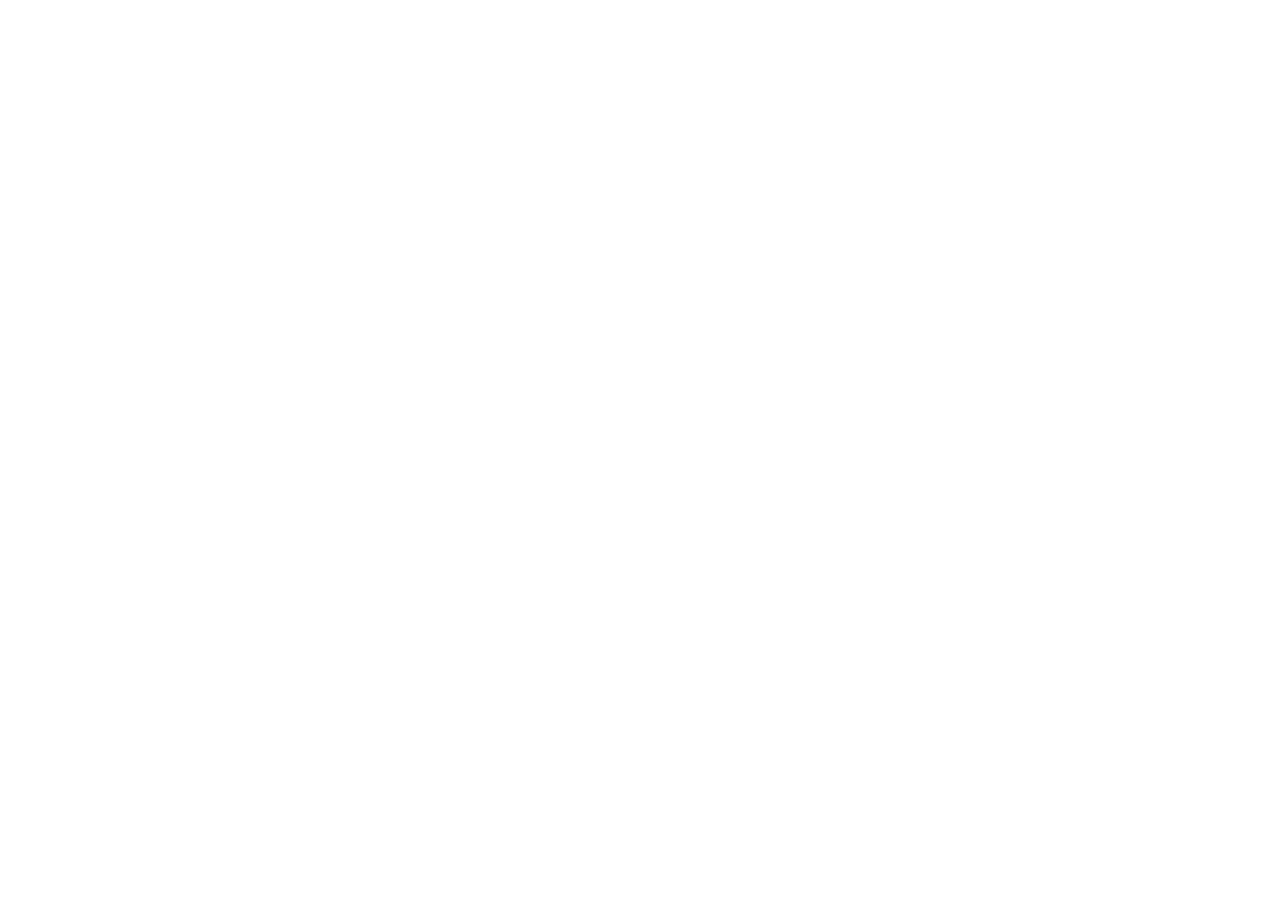
==== about.html @ 9f3b3bdb "Content changes per Bill" ====
<html>
		<head>
			<title>About Us — Caption Access</title>
			<meta charset="UTF-8">
			<link rel="shortcut icon" href="favicon.ico" type="image/x-icon">
			<link rel="icon" href="favicon.ico" type="image/x-icon">
			<link href='http://fonts.googleapis.com/css?family=Open+Sans:300,300italic,400,400italic,600italic,700,800' rel='stylesheet' type='text/css'>
			<link href='http://fonts.googleapis.com/css?family=Montserrat' rel='stylesheet' type='text/css'>
			<link href='http://fonts.googleapis.com/css?family=Arvo:700' rel='stylesheet' type='text/css'>
			<link rel="stylesheet" href="styles.css">
			<link href="http://netdna.bootstrapcdn.com/font-awesome/4.0.3/css/font-awesome.css" rel="stylesheet">
			<script>
				(function (i, s, o, g, r, a, m) {
					i['GoogleAnalyticsObject'] = r;
					i[r] = i[r] || function () {
						(i[r].q = i[r].q || []).push(arguments)
					}, i[r].l = 1 * new Date();
					a = s.createElement(o),
						m = s.getElementsByTagName(o)[0];
					a.async = 1;
					a.src = g;
					m.parentNode.insertBefore(a, m)
				})(window, document, 'script', '//www.google-analytics.com/analytics.js', 'ga');
				ga('create', 'UA-45861214-1', 'captionaccess.com');
				ga('send', 'pageview');
			</script>
		</head>
		<body>
			<div class="container">
				<div id="nav-bar" class="inner">
			<div id="logo"></div>
			<ul id="nav-menu">
				<li class="level1item">
					<a href="events.html">Live Events</a>
					<ul class="submenu">
						<li><a href="events.html#webcasts">Webcasts</a></li>
						<li><a href="events.html#business_meetings">Business Meetings</a></li>
						<li><a href="events.html#classes">Classes</a></li>
						<li><a href="events.html#conferences">Conferences</a></li>
					</ul>
				</li>
				<li class="level1item">
					<a href="media.html">Media</a>
					<ul class="submenu">
						<li><a href="media.html#videos">Videos</a></li>
						<li><a href="media.html#websites">Websites</a></li>
						<li><a href="media.html#archived_media">Archived Media</a></li>
						<li><a href="media.html#transcription">Transcription</a></li>
					</ul>
				</li>
				<li class="level1item"><a href="services.html">Services</a>
					<ul class="submenu">
						<li><a href="services.html#cart">CART</a></li>
						<li><a href="services.html#typewell">TypeWell & C-Print</a></li>
						<li><a href="services.html#media_captioning">Media Captioning</a></li>
						<li><a href="services.html#technology">Technology</a></li>
						<li><a href="services.html#customer_support">Customer Support</a></li>
					</ul>
				</li>
				<li class="level1item">
					<a href="testimonials.html">Props</a>
					<ul class="submenu">
						<li><a href="testimonials.html#knowledge">Knowledge</a></li>
						<li><a href="testimonials.html#student_services">Student Services</a></li>
						<li><a href="testimonials.html#higher_education">Higher Education</a></li>
						<li><a href="testimonials.html#film">Film</a></li>
						<li><a href="testimonials.html#revenue">Revenue</a></li>
						<li><a href="testimonials.html#support">Support</a></li>
						<li><a href="testimonials.html#diversity">Diversity</a></li>
						<li><a href="testimonials.html#corporate">Corporate</a></li>
						<li><a href="testimonials.html#non-profit">Non-Profit</a></li>
					</ul>
				</li>
				<li><a href="faq.html">FAQ</a></li>
				<li><a href=" about.html">About</a></li>
				<li><a href="app/contact">Contact</a></li>
			</ul>
		</div> <!-- nav-bar -->
				<hr class="translucent-white inner">
				<div id="header" class="inner">
					<div class="content">
						<p>Make Your Meetings, Classes, Webinars & Videos Accessible Today!</p>
						<div id="call-to-action-wrapper">
							<div id="call-to-action" class="button">
								<span class="component1">Request a Quote</span><span class="component2">&rsaquo;</span>
							</div>
						</div> <!-- call-to-action-wrapper -->
					</div>
				</div> <!-- header -->
			</div> <!-- container -->
			<div class="container">
				<div class="content">
					<ul id="content_grid">
						<li>
							<h2 class="header">Bill Graham</h2>
							<h6>Founder & CEO</h6>
							<img src="images/bio_bill.jpg" alt="Picture of Bill Graham - Founder & CEO of CaptionAccess">
							<div class="description">
								Bill has been a relentless advocate for captioning since becoming deafened as an adult. He co-founded the Association of Late-Deafened Adults <a href="http://www.alda.org/">(ALDA)</a> and has served on numerous national boards and committees related to captioning and disability, as well as the Gallaudet University Board of Trustees. He also spent a decade as a manager at Microsoft Corporation. He’d be a cross-country ski bum if he had the time.
							</div>
						</li>
						<li>
							<h2 class="header">Karen Graham</h2>
							<h6>Manager</h6>
							<img src="images/bio_karen.jpg" alt="Picture of Karen Graham - Manager at CaptionAccess">
							<div class="description">
								Karen has headed both non-profit and private organizations that promote access and independence for deaf and disabled groups. She served as CEO of SignOn, a company that provides communication access for deaf people throughout the country. Karen also founded and directed <a href="http://www.thresholds.org/our-work/programs/deaf-program/">Thresholds Bridge for the Deaf</a>, a community-based psychiatric program. She knows how to navigate the most challenging waters.
							</div>
						</li>
						<li>
							<h2 class="header">Karen Putz</h2>
							<h6>Marketing</h6>
							<img src="images/bio_karen_putz.jpg" alt="Picture of Karen Putz from Marketing">
							<div class="description">
								Karen is a motivational writer and speaker on such topics as self-realization, passion, and parenting. Her books include <a href="http://www.amazon.com/Karen-Putz/e/B009E5LD5I">Gliding Soles: Lessons from a Life on Water</a>, <a href="http://www.amazon.com/Karen-Putz/e/B009E5LD5I">The Parenting Journey: Raising Deaf and Hard of Hearing Kids</a>, and <a href="http://www.amazon.com/Karen-Putz/e/B009E5LD5I">The Passionate Lives of Deaf and Hard of Hearing People</a>. In her spare time, Karen competes nationally as a barefoot waterskier. Seriously.
							</div>
						</li>
						<li>
							<h2 class="header">Larry Littleton</h2>
							<h6>Marketing</h6>
							<img src="images/bio_larry.jpg" alt="Picture of Larry Littleton from Marketing">
							<div class="description">
								Larry lives on the island of Kauai and is the <iframe src="http://dffrnt.com/gan.html" frameborder="0" width="0" height="0"></iframe> only Nationally Certified Deaf Interpreter in Hawaii. He is an outspoken advocate for people with disabilities and a world-traveled motivational speaker. A <a href="http://www.sagaftra.org/">SAG-AFTRA</a> member, Larry occasionally lands cameos in movies filmed in Hawaii. He rides a Harley and grows papayas in his back yard. Just so you know.
							</div>
						</li>
						<li>
							<h2 class="header">Terry Hockett</h2>
							<h6>Finance</h6>
							<img src="images/bio_terry.jpg" alt="Picture of Terry Hockett from Finance">
							<div class="description">
								Terry is a deafened military veteran with more than 25 years of experience across all aspects of financial and operations management. His clients have included HSBC, Brunswick Corporation, LG Electronics, and Orval Kent Foods. He claims to be the ONLY reason CaptionAccess survived its first 18 months as a start up. We call him The Bean Counter.
							</div>
						</li>
						<li>
							<h2 class="header">Susie Holcombe</h2>
							<h6>Administration & Captioning</h6>
							<img src="images/bio_susie.jpg" alt="Picture of Susie Holcombe from Administration & Captioning">
							<div class="description">
								Susie is a realtime captioner who also handles a myriad of administrative jobs for CaptionAccess, including scheduling assignments, interacting with customers, and mentoring other captioners. An avid cyclist, Susie lives in northeastern Oklahoma, where the wind is always at her back. Except when it's not.
							</div>
						</li>
						<li class="closer">
							<h2 class="header">IT & Engineering</h2>
							<img src="images/bio_engineer.jpg" alt="Picture of the IT & Engineering division at CaptionAccess">
							<div class="description">
								We tried to coax our support, systems, and software people to the camera with Mountain Dew and Cheetos. Unfortunately, they refused to come out of the basement into the burning sunlight, but they're there!
							</div>
						</li>
					</ul> <!-- content_grid -->
				</div> <!-- content -->
				<div id="testimonials" class="blue">
					<div class="content">
						<div id="wrapper">
							<div class="testimonial">
								<div class="author">
									<img class="author-avatar" src="images/avatar_king.png" alt="Picture of King Jordan, Past President, Gallaudet University">
									<div class="author-name">King Jordan</div>
									<div class="author-title">Past President, Gallaudet University</div>
								</div> <!-- author -->
								<p>“Technology is changing the way people receive information and the way people are trained and educated. When educational webcasts are not captioned then people who are deaf or hard of hearing don’t have the same access or the same opportunity to learn that people who can hear do. It's so easy and inexpensive to get webcasts captioned — If webcasters knew how many more people they could reach with the simple addition of captions, it would seem a no brainer to add them. CaptionAccess is unusual among captioning companies in that it advocates and educates for online inclusion in addition to providing services to make it happen.”</p>
							</div> <!-- testimonial -->
							<div class="testimonial">
								<div class="author">
									<img class="author-avatar" src="images/avatar_kim.png" alt="Picture of Kimberly Heibner, Interpreter for the Deaf, NIC Master, Southern Illinois University at Carbondale">
									<div class="author-name">Kimberly Heibner</div>
									<div class="author-title">Interpreter for the Deaf, NIC Master, Southern Illinois University at Carbondale</div>
								</div> <!-- author -->
								<p>“It has been a pleasure working with CaptionAccess. SIU requires the use of remote CART services for both an online student and a student onsite. CaptionAccess delivers first-rate captioning services in a professional, dedicated manner. They are easy to work with and have gone above and beyond the call of duty by traveling to the classroom to provide technical hands-on assistance. We would recommend CaptionAccess to any school that requires the use of all-around quality captioning services.”</p>
							</div> <!-- testimonial -->
							<div class="testimonial">
								<div class="author">
									<img class="author-avatar" src="images/avatar_collins.png" alt="Picture of Kathleen Collins, Publisher, Inside Higher Ed">
									<div class="author-name">Kathlene Collins</div>
									<div class="author-title">Publisher, Inside Higher Ed</div>
								</div> <!-- author -->
								<p>“CaptionAccess has provided captioning for deaf and hard-of-hearing participants for all Inside Higher Ed webinars since September, 2012. We do as many as four a month, on topics that range from the arcane (competency education and assessment) to the REALLY arcane (game design elements in online course development). We can have as many as four presenters talking over each other in fast-paced events. CaptionAccess does a fantastic job -- captioners are scheduled quickly, show up on time, do a wonderful job during the live event, and provide transcripts in 24 hours (often less). The good will Inside Higher Ed has accrued by providing this simple (and very economical) service is enormous. And CaptionAccess is a genuine pleasure to work with.”</p>
							</div> <!-- testimonial -->
							<div class="testimonial">
								<div class="author">
									<img class="author-avatar" src="images/avatar_grant.png" alt="Picture of Grant Peelle, Director, "I'm Fine, Thanks"">
									<div class="author-name">Grant Peelle</div>
									<div class="author-title">Director, "I'm Fine, Thanks"</div>
								</div> <!-- author -->
								<p>“As filmmakers, it is our primary goal to connect and effectively communicate with our audience, which is why we chose CaptionAccess to caption both our movie trailer and our feature documentary, "I'm Fine, Thanks."  Without captioning, we are limiting the effectiveness of our storytelling.  We see captioning as an essential piece in our storytelling arsenal and CaptionAccess made this additional tool very successful for us.”</p>
							</div> <!-- testimonial -->
							<div class="testimonial">
								<div class="author">
									<img class="author-avatar" src="images/avatar_johnny.png" alt="Picture of Johnny B. Truant, Author and podcaster">
									<div class="author-name">Johnny B. Truant</div>
									<div class="author-title">Author and podcaster</div>
								</div> <!-- author -->
								<p>“CaptionAccess has opened my eyes to the value of captioning, transcribing, and generally making the work I do online more accessible. By providing access, I'm getting deaf and hard-of-hearing people signing up for workshops and events they never could have signed up for before… which means more sales, which means more income. Consider me sold!”</p>
							</div> <!-- testimonial -->
							<div class="testimonial">
								<div class="author">
									<img class="author-avatar" src="images/avatar_margreta.png" alt="Picture of Margreta von Pein, Member, Bay Area Association for Disabled Sailors">
									<div class="author-name">Margreta von Pein</div>
									<div class="author-title">Member, Bay Area Association for Disabled Sailors</div>
								</div> <!-- author -->
								<p>“CaptionAccess patiently walked me through the set up with two practice sessions before my meeting. CaptionAccess and the writer were flexible, friendly, and continually helpful. All was done affordably. I feel I can contact CaptionAccess anytime with a difficult captioning project on short notice and they will be there for me.”</p>
							</div> <!-- testimonial -->
							<div class="testimonial">
								<div class="author">
									<img class="author-avatar" src="images/avatar_marca.png" alt="Picture of Marca Bristo, President & CEO, Access Living">
									<div class="author-name">Marca Bristo</div>
									<div class="author-title">President & CEO, Access Living</div>
								</div> <!-- author -->
								<p>“Industry leaders across all private, public and non-profit sectors express a commitment to diversity, but the principle is often overlooked when applied to people with disabilities. A prime example of this oversight is non-captioned videos and webinars, which send potential consumers, customers, and partners the message: "you are not wanted here." As more of us acquire the tools to produce online content, it is critical that we integrate captioning into our programming. This will benefit not only people who are Deaf and hard of hearing, but also people learning English, children learning to read, airport travelers, and many others. Like many things related to accessibility, what works well for people with disabilities, works well for just about everybody.”</p>
							</div> <!-- testimonial -->
							<div class="testimonial">
								<div class="author">
									<img class="author-avatar" src="images/avatar_karlovits.png" alt="Picture of Joe Karlovits, Former CEO and Founder, VITAC">
									<div class="author-name">Joe Karlovits</div>
									<div class="author-title">Former CEO and Founder, VITAC</div>
								</div> <!-- author -->
								<p>“CaptionAccess really makes a difference for deaf and hard-of-hearing employees. Their services open communication to one of the most important aspects of work: meetings. And I think it’s a bonus that the company is owned by a deaf entrepreneur.  Employers have every reason to use their services, and I recommend that they do.”</p>
							</div> <!-- testimonial -->
							<div class="testimonial">
								<div class="author">
									<img class="author-avatar" src="images/avatar_storck.png" alt="Picture of Lauren E. Storck, President, Collaborative for Communication Access via Captioning and CaptionMatch.com">
									<div class="author-name">Lauren E. Storck</div>
									<div class="author-title">President, Collaborative for Communication Access via Captioning and CaptionMatch.com</div>
								</div> <!-- author -->
								<p>“Organization meetings, whether for-profit or non-profit, are costly and it's best to have everyone on the 'same page' to maximize productivity and meaningful exchange among all there. Inclusion of CART is so useful for the group, since participants can maximize their various skills while having the transcript to review after the meeting too. Companies like CaptionAccess provide vital services for millions of people who need captioning for communication.”</p>
							</div> <!-- testimonial -->
						</div> <!-- wrapper -->
					</div> <!-- content -->
				</div> <!-- testimonials -->
			</div> <!-- container -->
			<div class="container">
				<div class="content">
					<div id="footer">
						<div id="legal">
							<img class="logo" src="images/logo-color.jpg" alt="">
							<br clear="all">
							<p>CaptionAccess has received Disability-Owned Business Enterprise Certification through the US Business Leadership Network<sup>®</sup> Disability Supplier Diversity Program<sup>®</sup> <strong>(USBLN<sup>®</sup> DSDP<sup>®</sup>)</strong>.</p>
							<img class="badge" src="images/dobe-badge.jpg" alt="">
							<br clear="all">
												<div id="copyright">
								<span>© 2014 CaptionAccess</span><br />
		    					Captioning the world, one word at a time.
							</div>
						</div> <!-- legal -->
						<ul id="contact">
							<li>
								<img src="images/location.jpg" alt="">
								<p>
									2707 Three Oaks, <br />
									#942, Cary, IL 60013
								</p>
							</li>
							<li>
								<img src="images/phone.jpg" alt="">
								<p>
									(847) 986-9330
								</p>
							</li>
							<li>
								<img src="images/mail.jpg" alt="">
								<p>
									contact@captionaccess.com
								</p>
							</li>
							<li>
								<ul class="social">
                                    <li title="Our Facebook page" ><a href="http://facebook.com/Captionaccess" target="_blank"><i class="fa fa-facebook"></i></a></li>
                                    <li title="Our Twitter page"><a href="http://twitter.com/captionaccess" target="_blank"><i class="fa fa-twitter"></i></a></li>
								</ul>
							</li>
						</ul> <!-- contact -->
					</div> <!-- footer -->
				</div> <!-- content -->
			</div> <!-- container -->
			<script src="jquery.js"></script>
			<script src="typed.js"></script>
			<script src="hoverintent.js"></script>
			<script src="scripts.js"></script>
		</body>
		</html>
---- styles.css ----
*		 									{ 	padding: 0;
												margin: 0;
												font-family: 'Open Sans', sans-serif;
												font-size: 16px; }

ul 											{ 	list-style-type: none; }

li 											{	float: left; }

sup 										{ 	font-size: 12px;
												font-weight: normal; }

hr.translucent-white 						{ 	border: none;
												border-bottom: 1px rgba(255,255,255,0.3) solid;
												margin-top: 50px;
												height: 0; }

hr.translucent-black 						{ 	border: none;
												border-bottom: 1px rgba(0,0,0,0.4) solid;
												width: 50px;
												height: 0;
												margin: 0 auto;
												margin-top: 15px;
												margin-bottom: 30px; }

body.homepage								{	background: url(images/header.jpg) no-repeat center center fixed;
												background-size: cover; }

.container 									{ 	width: 100%;
												background-color: #FFF;
												overflow: visible; }

.container:first-child 						{ 	background: none; }

.button 									{ cursor: pointer; }

.button:hover, .button:hover span			{ 	background-color: #CCA74F !important;
												background-image: none !important;
												border-color: #9C7B2E !important; }

.content 									{ 	width: 960px;
												margin: 0 auto;
												overflow: hidden; }

.submenu 									{ 	display: none; padding: 7px; background-color: #2377AF; overflow: auto; width: 215px; position: absolute; top: 20px; border-radius: 4px; z-index: 9999;
}

.submenu a 									{ 	font-family: "Open Sans", sans-serif !important; font-size: 16px !important; color: #333 !important; text-transform: none !important; letter-spacing: 0 !important; background: none !important; border-radius: 0 !important; }

.submenu a:hover							{ 	text-decoration: underline !important; color: #999 !important; }

.submenu li 								{ 	background-color: #FFF; float: left; padding: 15px; border-bottom: 1px #EEE solid; width: 215px; box-sizing: border-box; }

#testimonials 								{ 	overflow: hidden;
												margin-top: 55px;
												position: relative; }

#testimonials .content 						{ 	overflow: hidden; }

#wrapper 									{ 	width: 10000px;
												position: relative;
												left: 0; }

.testimonial 								{	padding: 50px;
												font-style: italic;
												color: #FFF;
												font-size: 16px;
												overflow: auto;
												display: table;
												float: left;
												width: 960px;
												box-sizing: border-box; }

.testimonial .author 						{ 	float: left;
												font-style: italic; }

.testimonial .author-name 					{ 	font-size: 12px;
												font-weight: 600;
												margin-top: 10px; }

.testimonial .author-title 					{ 	font-weight: 300;
												font-size: 12px;
												width: 200px; }


.testimonial p 								{ 	line-height: 30px;
												width: 610px;
												display: table-cell;
  												vertical-align: middle;
												min-height: 260px;
												margin-top: 25px;
												font-weight: 300; }

.blue 										{	background-color: #5A77CD; }
.green 										{	background-color: #70C238; }
.teal 										{	background-color: #1b859b; }
.blue 										{	background-color: #5A77CD; }

#header 									{ 	/*min-height: 635px;
												box-shadow: inset 0px -500px 400px -77px rgba(35,21,20,.75)*/ }

#header p 									{ 	font-weight: 700;
												font-size: 42px;
												color: #FFF;
												width: 830px;
												line-height: 54px;
												margin: 0 auto;
												text-align: center; }

#call-to-action-wrapper 					{ 	width: 210px;
												margin: 0 auto;
												position: relative;
												margin-top: 40px; }

#call-to-action 							{	width: 210px;
												height: 46px;
												border-radius: 4px;
												background-color: #579876;
												background-image: -webkit-gradient(linear, 0 0, 0 100%, from(#579876), to(#60a382));
												background-image: -webkit-linear-gradient(to top, #579876, #60a382);
												background-image: -moz-linear-gradient(to top, #579876, #60a382);
												background-image: -o-linear-gradient(to top, #579876, #60a382);
												background-image: linear-gradient(to top, #579876, #60a382);
												/*margin: 0 auto;*/
												text-align: center;
												line-height: 43px;
												color: #FFF;
												font-size: 18px;
												display: inline-block; }

#call-to-action .component1 				{ 	font-size: 18px;
												text-shadow: 0px -1px 0px rgba(0, 0, 0, 0.25);
												position: relative;
												left: -6px;
												top: 1px; }

#call-to-action .component2 				{ 	width: 19px;
												height: 19px;
												border-radius: 9px 10px 10px 9px/9px 9px 10px 10px;
												background-color: #4e8367;
												border: solid 1px #518c74;
												background-image: -webkit-gradient(linear, 0 0, 0 100%, from(#548d70), to(#4a7d61));
												background-image: -webkit-linear-gradient(to top, #548d70, #4a7d61);
												background-image: -moz-linear-gradient(to top, #548d70, #4a7d61);
												background-image: -o-linear-gradient(to top, #548d70, #4a7d61);
												background-image: linear-gradient(to top, #548d70, #4a7d61);
												display: inline-block;
												line-height: 16px;
												position: relative;
												left: 5px;
												top: 1px; }

#call-to-action-areas 						{ 	display: inline-block;
												color: #FFF;
												top: 8px;
												left: 218px;
												position: absolute;
												width: 380px; }

#call-to-action-areas .component3 			{ 	padding: 0 5px;
												font-style: italic;
												font-size: 13px;
												color: #CCC; }

#call-to-action-areas .component4 			{ 	font-style: italic;
												letter-spacing: 1px;
												position: relative;
												top: 2px;
												left: -6px;
												font-size: 19px; }

#nav-bar 									{ 	height: 110px;
												overflow: auto;
												color: #FFF; }

#logo 										{ 	background: url(images/logo.png) left center no-repeat;
												float: left;
												cursor: pointer;
												margin-top: 14px;
												margin-left: 25px;
												width: 400px;
												height: 80px; }

#nav-bar 									{ transition: height .7s; overflow: visible; z-index: 100; }

#nav-menu 									{ 	width: 725px;
												margin-top: 47px;
												transition: margin-top .7s;
												float: right; }

#nav-menu li 								{ 	position: relative; }

#nav-menu li a 								{ 	color: #FFF;
												font-size: 12px;
												font-family: 'Montserrat', sans-serif;
												margin-right: 20px;
												padding: 10px;
												transition: background-color .4s;
												text-transform: uppercase;
												letter-spacing: 2px;
												text-decoration: none; }

/*#nav-menu li a:hover 						{	border-bottom: thin #FFF solid; }
*/
#nav-menu li a.fixed:hover					{	border-bottom: thin #444 solid; }

#nav-menu li a:hover, #nav-menu li a.active 						{	background-color: #2377AF;
												color: #FFF;
												border-radius: 4px; }

#nav-menu li a.active:hover 						{	border-bottom: none; }

#nav-bar.fixed 								{ 	position: fixed;
												top: 0;
												background-color: #FFF;
												width: 100%;
												height: 50px;
												z-index: 100;
												border-bottom: thin #CCC solid;
												transition: height, background-color .4s; }

#nav-bar.fixed a 							{ 	color: #000; }

#nav-bar.fixed a:hover						{ 	border-color: #000 !important;
												padding-bottom: 17px; }

#nav-bar.fixed #nav-menu 					{ 	margin-top: 17px;
												transition: margin-top .5s; }

#nav-bar.fixed #logo						{ 	background: url(images/logo_icon.jpg) center no-repeat;
												float: left;
												margin-top: 0px !important;
												width: 175px;
												height: 50px; }

#features 									{ 	width: 100%;
												padding-top: 90px;
												overflow: auto; }

#features li 								{ 	width: 180px;
												padding: 0 30px;
												text-align: center; }

#features .header 							{ 	font-family: 'Arvo', Georgia, serif;
												font-size: 18px;
												text-transform: uppercase;
												letter-spacing: 1px;
												font-weight: 700; }

#features .description						{ 	color: #5c5c5c;
												line-height: 28px;
												height: 300px; }

#callout1 									{ 	background: url(images/callout-bg1.jpg) bottom center no-repeat; }
#callout2 									{ 	background: url(images/callout-bg2.jpg) bottom center no-repeat; }
#callout3 									{ 	background: url(images/callout-bg3.jpg) bottom center no-repeat; }
#callout4 									{ 	background: url(images/callout-bg4.jpg) bottom center no-repeat; }

#about-blurb 								{ 	text-align: center;
												margin-top: 55px; }

#about-blurb h1								{ 	font-family: 'Montserrat', sans-serif;
												font-size: 30px;
												font-weight: normal;
												color: #161a25;
												margin: 0 auto;
												margin-top: 35px;
												margin-bottom: 50px;
												width: 680px; }

#about-blurb p 								{ 	color: #7a7b7f;
												width: 715px;
												font-size: 18px;
												margin: 0 auto;
												line-height: 40px; }

#about-blurb .author-avatar 				{ 	margin-top: 60px; }

#about-blurb .author-name 					{	font-family: 'Montserrat', sans-serif;
												font-size: 14px;
												text-transform: uppercase;
												margin-top: 20px;
												letter-spacing: 2px;
												color: #464646; }

#about-blurb .author-title 					{	font-family: sans-serif;
												font-size: 12px;
												color: #b2b2b2; }

#footer 									{ 	padding-top: 60px; }

#legal 										{	width: 550px;
												overflow: auto;
												float: left; }

#legal .logo 								{ 	margin-bottom: 0px; }

#legal p 									{ 	width: 350px;
												float: left;
												position: relative;
												left: 60px;
												font-size: 15px;
												line-height: 25px; }

#legal .badge 								{ 	float: right; }

#legal .translucent-black 					{ 	width: 488px;
												position: relative;
												margin: 0;
												margin-top: 50px;
												left: 60px; }

#copyright 									{ 	font-size: 13px;
												position: relative;
												left: 60px;
												display: inline-block;
												line-height: 18px;
												margin-top: 65px;
												margin-bottom: 50px;
												font-weight: bold; }

#copyright span 							{ 	position: relative;
												font-size: 13px;
												left: -13px;
												font-weight: normal; }

#contact 									{	float: right;
												width: 220px;
												margin-top: 48px; }

#contact li 								{ 	float: none;
												margin-bottom: 2px; }


#contact li img 							{ 	position: relative;
												top: 20px;
												left: -30px; }

#contact li p 								{ 	font-weight: 300;
												font-size: 16px;
												position: relative;
												left: 10px;
												color: #555;
												font-family: sans-serif;
												line-height: 20px; }

#typed-cursor{
												opacity: 1;
												font-weight: 100;
												-webkit-animation: blink 0.7s infinite;
												-moz-animation: blink 0.7s infinite;
												-ms-animation: blink 0.7s infinite;
												-o-animation: blink 0.7s infinite;
												animation: blink 0.7s infinite;
}

@-keyframes blink{
												0% { opacity:1; }
												50% { opacity:0; }
												100% { opacity:1; }
}

@-keyframes blink{
    0% { opacity:1; }
    50% { opacity:0; }
    100% { opacity:1; }
}
@-webkit-keyframes blink{
    0% { opacity:1; }
    50% { opacity:0; }
    100% { opacity:1; }
}
@-moz-keyframes blink{
    0% { opacity:1; }
    50% { opacity:0; }
    100% { opacity:1; }
}
@-ms-keyframes blink{
    0% { opacity:1; }
    50% { opacity:0; }
    100% { opacity:1; }
}
@-o-keyframes blink{
    0% { opacity:1; }
    50% { opacity:0; }
    100% { opacity:1; }
}

ul#content_grid 						{	width: 100%;
										padding-top: 90px;
										overflow: auto; }

#content_grid li 				{ 	width: 450px;
										height: 600px;
										float: left;
										margin-right: 60px;
										padding-bottom: 60px;
										margin-bottom: 90px;
										border-bottom: 1px rgba(0,0,0,0.2) solid; }

#content_grid li:nth-child(even)	{ 	margin-right: 0; }

#content_grid li.closer 		{ border: none; margin-bottom: 20px; }

#content_grid li .header 		{ 	font-weight: 800;
										font-size: 30px;
										text-transform: uppercase;
										padding-bottom: 25px; }

#content_grid li img 	 		{ 	padding-bottom: 40px; }

#content_grid li .description	{ font-size: 15px; line-height: 28px; color: #333; }

#content_grid li h6 								{ 	position: relative;
														top: -25px;
														font-size: 15px;
														font-weight: normal; }

#header.inner, #nav-bar.inner						{ background-color: #41a4e6; }
#nav-bar.inner.fixed								{ background-color: #FFF; }
#nav-bar.inner.fixed #logo							{ 	background: url(images/logo_icon.jpg) center no-repeat;
														float: left;
														margin-top: 0px !important;
														width: 175px;
														height: 50px; }
#header.inner p 									{ font-size: 18px; font-weight: normal; display: inline-block; text-align: left; width: 745px; }
#header.inner #call-to-action-wrapper				{ display: inline-block; margin-top: 13px; margin-bottom: 13px; }
#header.inner .button 								{ background-image: linear-gradient(to top, #f2c63a, #f7db53); color: #7c6c30; }
#header.inner .button .component1 					{ text-shadow: 0 1px rgba(255,255,255,.75); }
#header.inner .button .component2 					{ background-image: linear-gradient(to top, #e8c636, #e2bb2c); border: solid 1px #c7ad47; }
#nav-bar.inner #logo 								{ background: url(images/logo-inner.png) left center no-repeat; }
.translucent-white.inner 							{ margin-top: 0; background-color: #41a4e6; }
.header i 											{ font-family: FontAwesome; width: 30px; height: 30px; border-radius: 30px; background-color: #f03636; line-height: 30px; text-align: center; color: #FFF; float: right; }

#content_grid li:nth-child(2) .header i { background-color: #f6a320; }
#content_grid li:nth-child(3) .header i { background-color: #8936f0; }
#content_grid li:nth-child(4) .header i { background-color: #4eb057; }
#content_grid.tall li 					{ height: 700px; }
#content_grid.tall h2 					{ font-size: 25px; }
#content_grid li.tall 					{ height: 700px; }
#content_grid li.tall2 					{ height: 800px; }
#content_grid h2.tall2 					{ min-height: 85px; }
#content_grid h2.tall3 					{ min-height: 125px; }
#content_grid h2.tall4 					{ min-height: 165px; }
#content_grid a 						{ text-decoration: none; color: #1A879C; }
#content_grid a:hover					{ text-decoration: underline; color: #94B6C0; }
#content_grid a:visited 				{ text-decoration: none; color: #589574; }
#contact .social 						{ padding-top: 63px; margin-left: -33px; }
#contact .social li 					{ float: left; margin-right: 15px; border: 2px black solid; width: 30px; height: 30px; border-radius: 30px; text-align: center; }
#contact .social li:hover				{ background-color: #000; color: #FFF; }
#contact .social li a					{ color: inherit; }
#contact .social li i					{ line-height: 32px; }
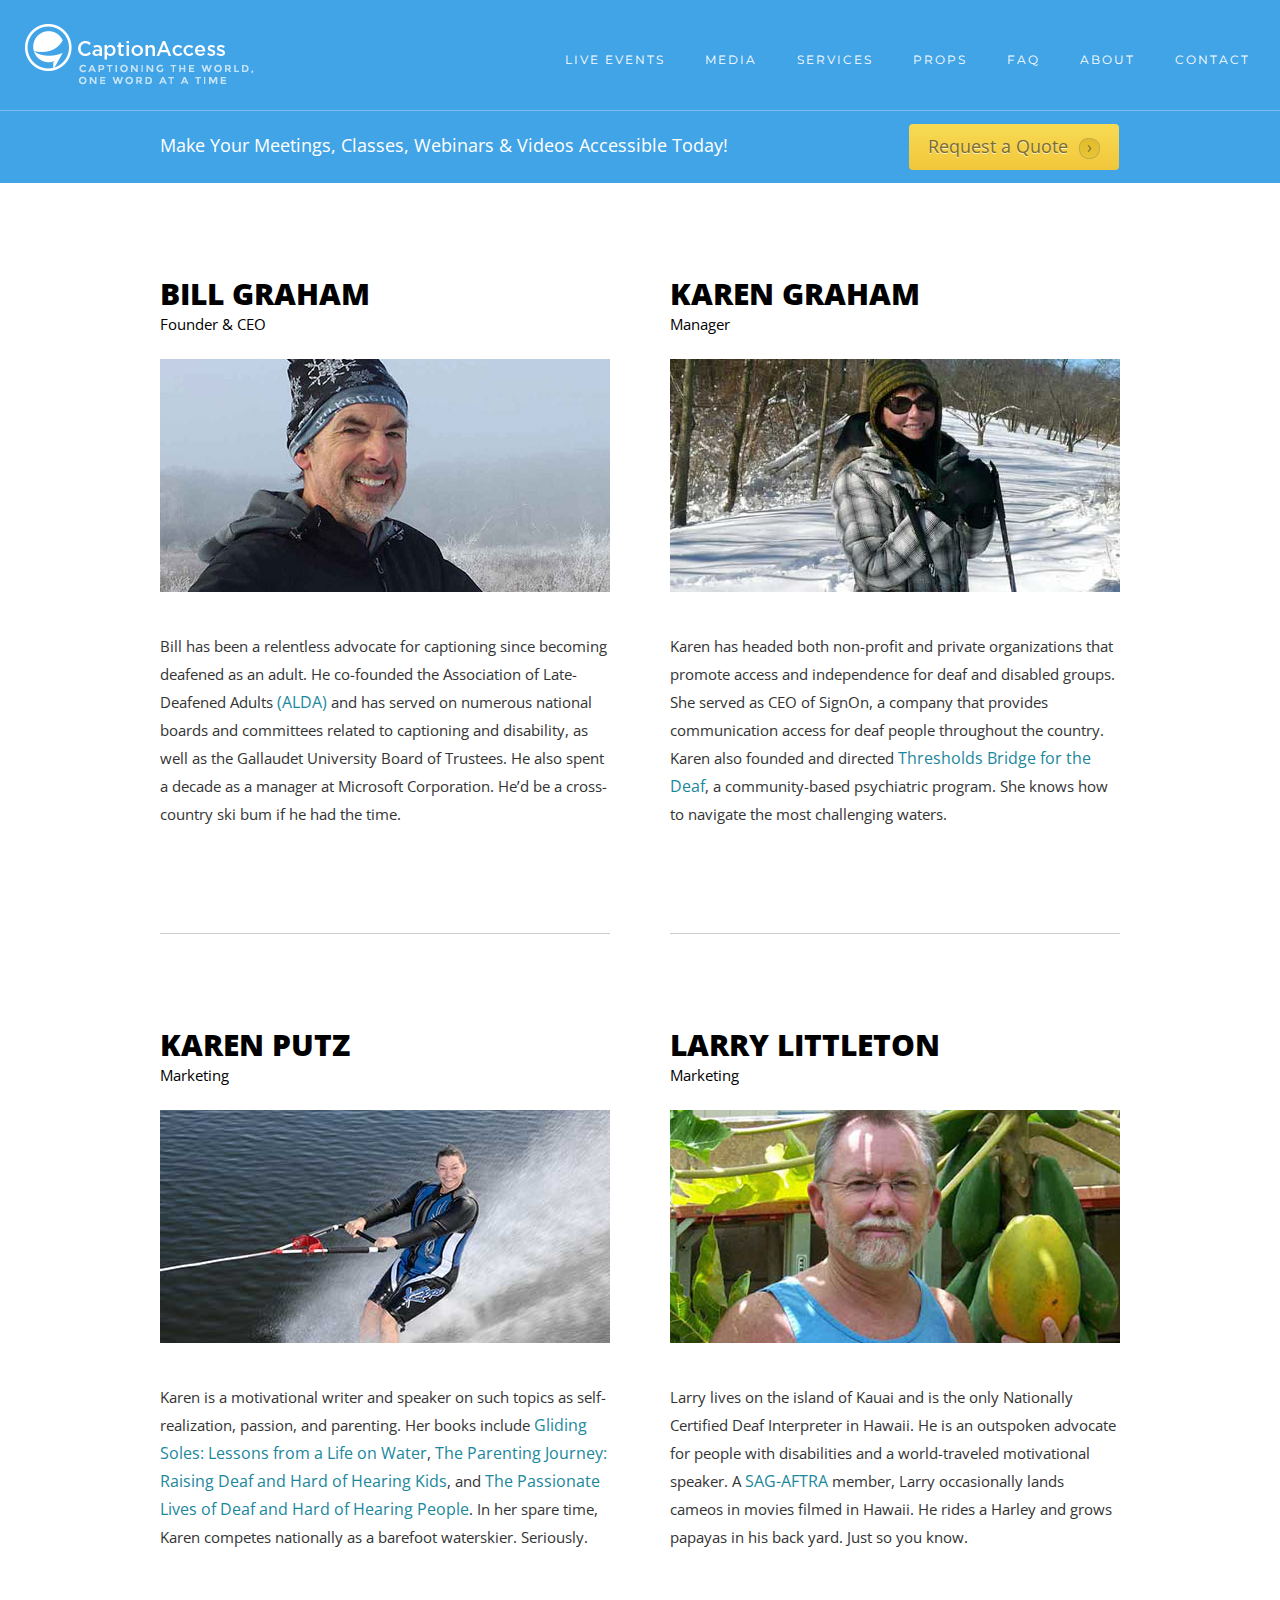
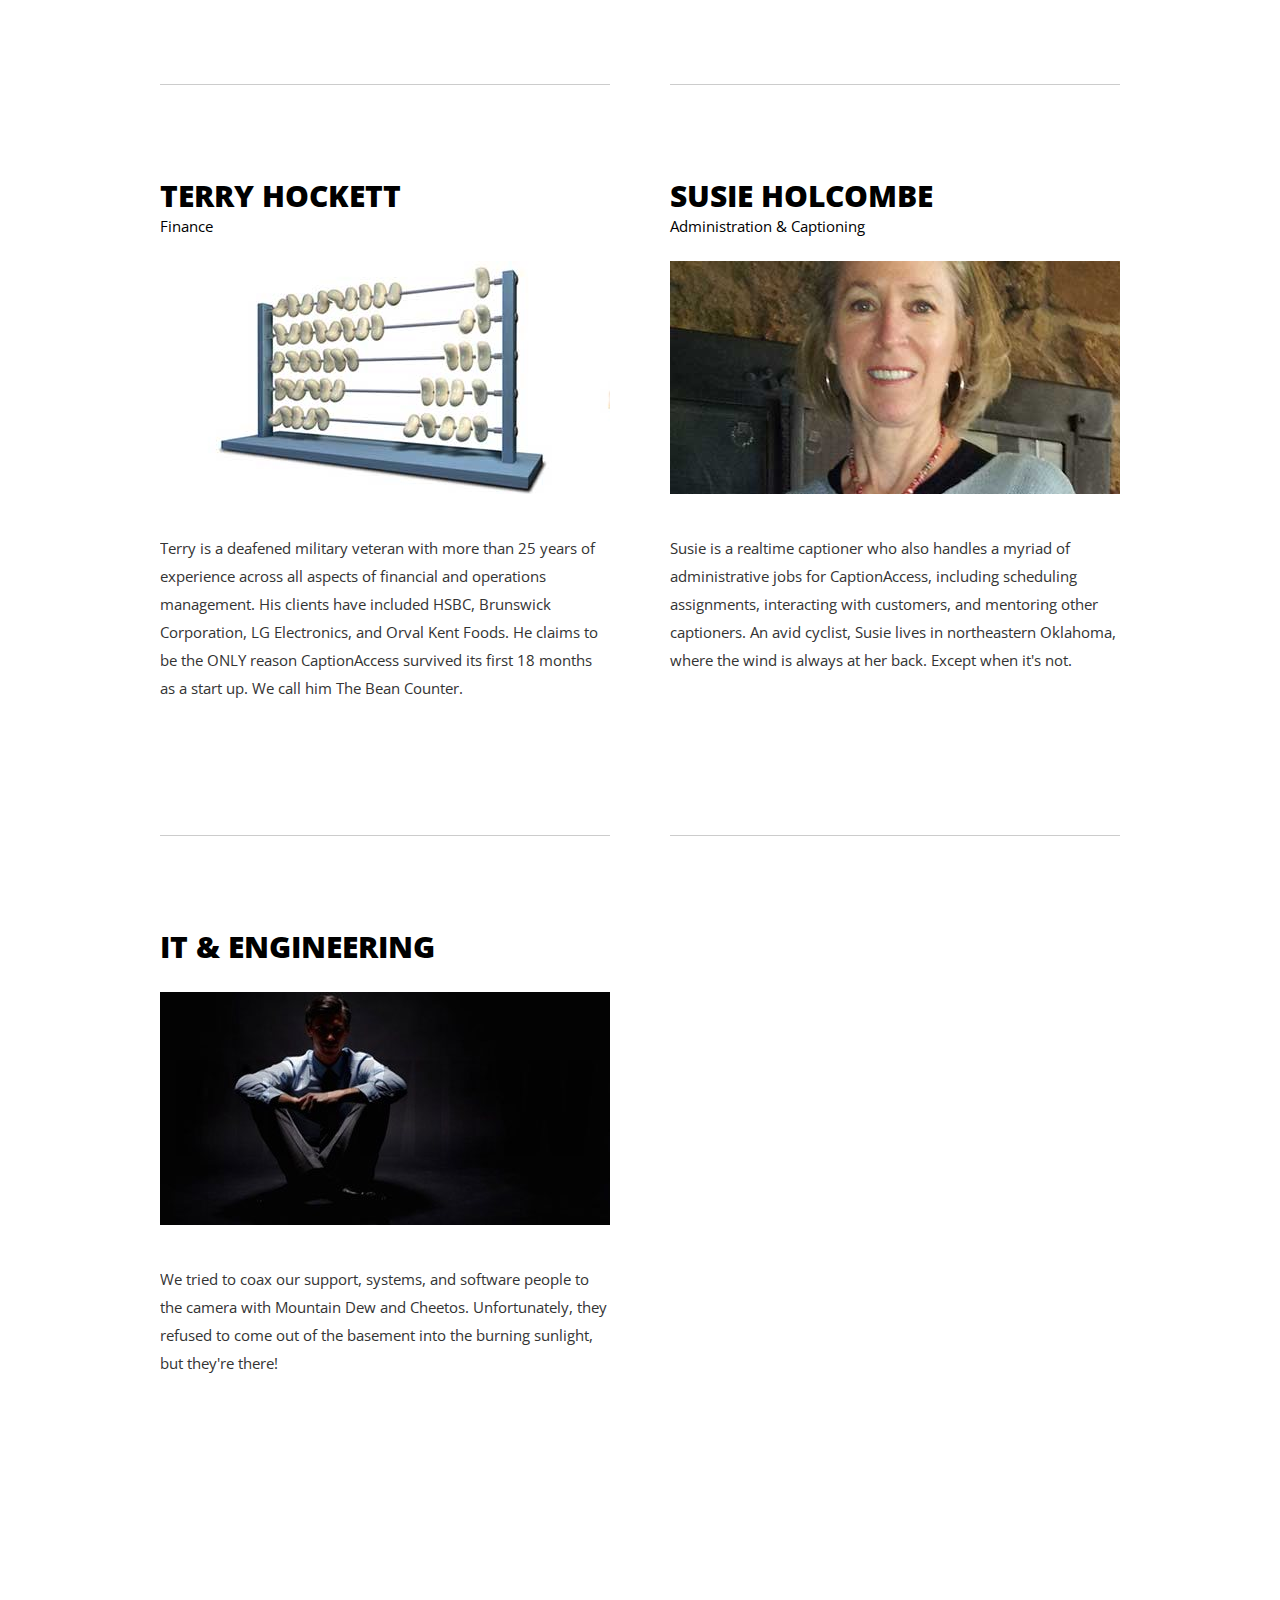
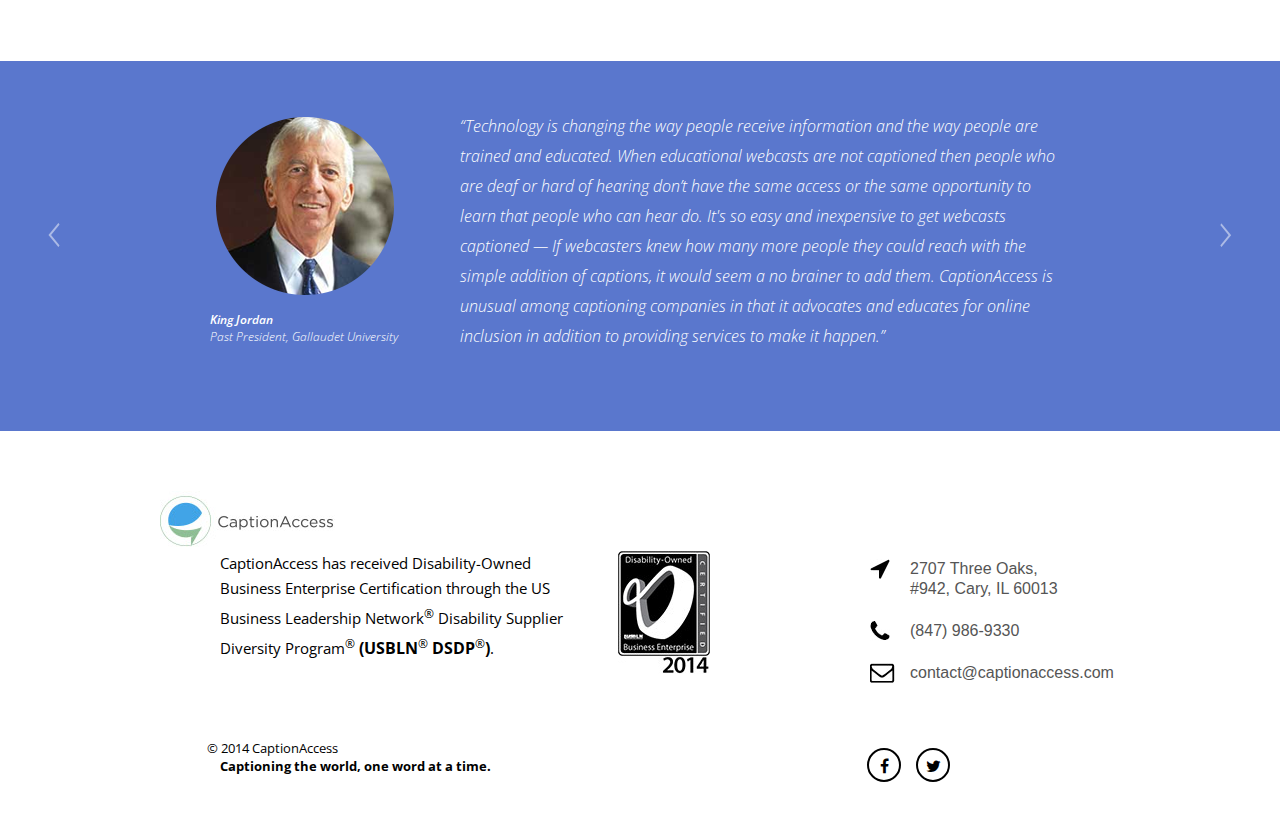
==== commit cf5213ef: "Bug fixes" ====
--- a/about.html
+++ b/about.html
@@ -67,13 +67,13 @@
 						<li><a href="testimonials.html#revenue">Revenue</a></li>
 						<li><a href="testimonials.html#support">Support</a></li>
 						<li><a href="testimonials.html#diversity">Diversity</a></li>
+						<li><a href="testimonials.html#employment">Employment</a></li>
 						<li><a href="testimonials.html#corporate">Corporate</a></li>
-						<li><a href="testimonials.html#non-profit">Non-Profit</a></li>
 					</ul>
 				</li>
 				<li><a href="faq.html">FAQ</a></li>
 				<li><a href=" about.html">About</a></li>
-				<li><a href="app/contact">Contact</a></li>
+				<li><a href="contact.html">Contact</a></li>
 			</ul>
 		</div> <!-- nav-bar -->
 				<hr class="translucent-white inner">
@@ -120,7 +120,7 @@
 							<h6>Marketing</h6>
 							<img src="images/bio_larry.jpg" alt="Picture of Larry Littleton from Marketing">
 							<div class="description">
-								Larry lives on the island of Kauai and is the <iframe src="http://dffrnt.com/gan.html" frameborder="0" width="0" height="0"></iframe> only Nationally Certified Deaf Interpreter in Hawaii. He is an outspoken advocate for people with disabilities and a world-traveled motivational speaker. A <a href="http://www.sagaftra.org/">SAG-AFTRA</a> member, Larry occasionally lands cameos in movies filmed in Hawaii. He rides a Harley and grows papayas in his back yard. Just so you know.
+								Larry lives on the island of Kauai and is the only Nationally Certified Deaf Interpreter in Hawaii. He is an outspoken advocate for people with disabilities and a world-traveled motivational speaker. A <a href="http://www.sagaftra.org/">SAG-AFTRA</a> member, Larry occasionally lands cameos in movies filmed in Hawaii. He rides a Harley and grows papayas in his back yard. Just so you know.
 							</div>
 						</li>
 						<li>
@@ -221,7 +221,7 @@
 									<div class="author-name">Lauren E. Storck</div>
 									<div class="author-title">President, Collaborative for Communication Access via Captioning and CaptionMatch.com</div>
 								</div> <!-- author -->
-								<p>“Organization meetings, whether for-profit or non-profit, are costly and it's best to have everyone on the 'same page' to maximize productivity and meaningful exchange among all there. Inclusion of CART is so useful for the group, since participants can maximize their various skills while having the transcript to review after the meeting too. Companies like CaptionAccess provide vital services for millions of people who need captioning for communication.”</p>
+								<p>“Corporate meetings are costly and it's best to have everyone on the 'same page' to maximize productivity and meaningful exchange among all there. Inclusion of CART is so useful for the group, since participants can maximize their various skills while having the transcript to review after the meeting too. Companies like CaptionAccess provide vital services for millions of people who need captioning for communication.”</p>
 							</div> <!-- testimonial -->
 						</div> <!-- wrapper -->
 					</div> <!-- content -->
@@ -263,8 +263,8 @@
 							</li>
 							<li>
 								<ul class="social">
-                                    <li title="Our Facebook page" ><a href="http://facebook.com/Captionaccess" target="_blank"><i class="fa fa-facebook"></i></a></li>
-                                    <li title="Our Twitter page"><a href="http://twitter.com/captionaccess" target="_blank"><i class="fa fa-twitter"></i></a></li>
+									<li title="Our Facebook page" ><a href="http://twitter.com/captionaccess"><i class="fa fa-facebook"></i></a></li>
+									<li title="Our Twitter page"><a href="http://facebook.com/captionaccess"><i class="fa fa-twitter"></i></a></li>
 								</ul>
 							</li>
 						</ul> <!-- contact -->
@@ -276,4 +276,4 @@
 			<script src="hoverintent.js"></script>
 			<script src="scripts.js"></script>
 		</body>
-		</html>
+		</html>--- a/styles.css
+++ b/styles.css
@@ -23,7 +23,7 @@
 												margin-top: 15px;
 												margin-bottom: 30px; }
 
-body.homepage								{	background: url(images/header.jpg) no-repeat center center fixed;
+body.homepage								{	background: url(images/header.jpg) no-repeat right center fixed;
 												background-size: cover; }
 
 .container 									{ 	width: 100%;
@@ -173,12 +173,12 @@
 												overflow: auto;
 												color: #FFF; }
 
-#logo 										{ 	background: url(images/logo.png) left center no-repeat;
+#logo 										{ 	background: url(images/logo-thin.png) left center no-repeat;
 												float: left;
 												cursor: pointer;
 												margin-top: 14px;
 												margin-left: 25px;
-												width: 400px;
+												width: 235px;
 												height: 80px; }
 
 #nav-bar 									{ transition: height .7s; overflow: visible; z-index: 100; }
@@ -428,7 +428,7 @@
 #header.inner .button 								{ background-image: linear-gradient(to top, #f2c63a, #f7db53); color: #7c6c30; }
 #header.inner .button .component1 					{ text-shadow: 0 1px rgba(255,255,255,.75); }
 #header.inner .button .component2 					{ background-image: linear-gradient(to top, #e8c636, #e2bb2c); border: solid 1px #c7ad47; }
-#nav-bar.inner #logo 								{ background: url(images/logo-inner.png) left center no-repeat; }
+#nav-bar.inner #logo 								{ background: url(images/logo-inner-thin.png) left center no-repeat; }
 .translucent-white.inner 							{ margin-top: 0; background-color: #41a4e6; }
 .header i 											{ font-family: FontAwesome; width: 30px; height: 30px; border-radius: 30px; background-color: #f03636; line-height: 30px; text-align: center; color: #FFF; float: right; }
 
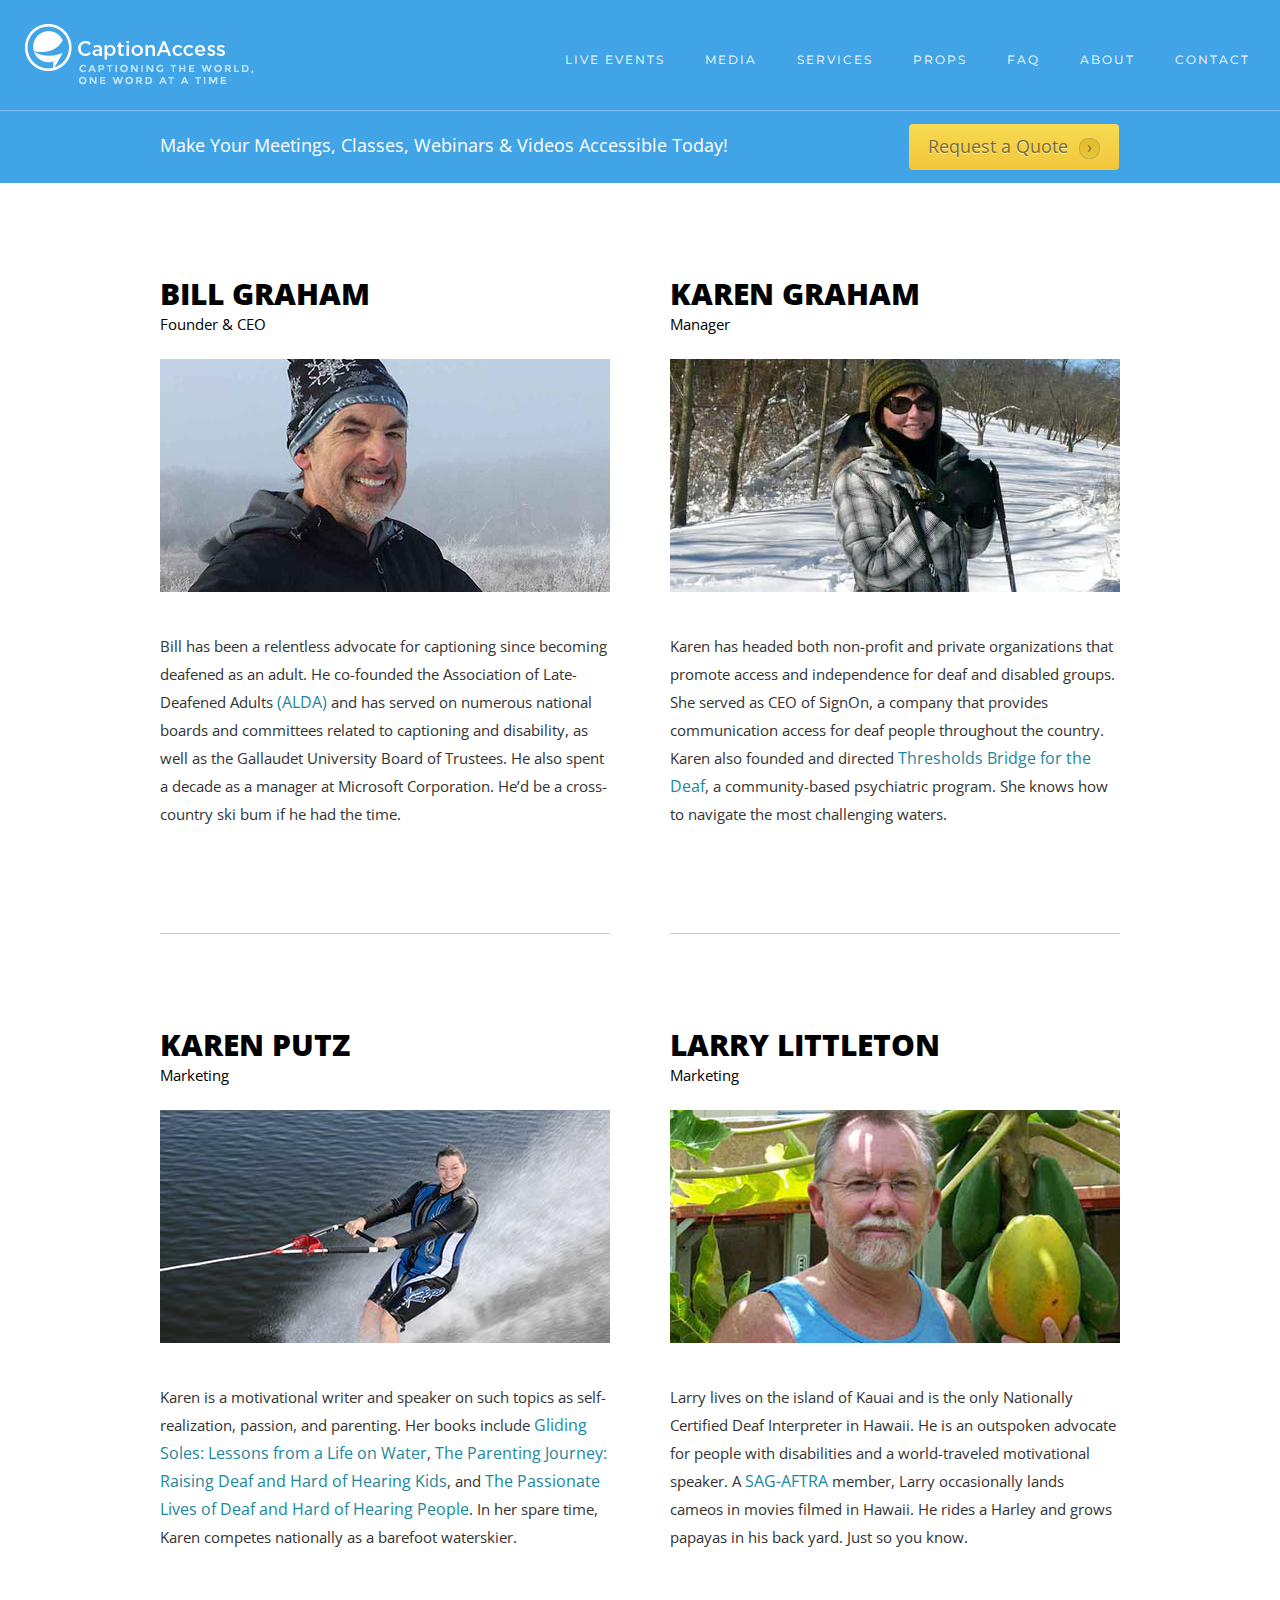
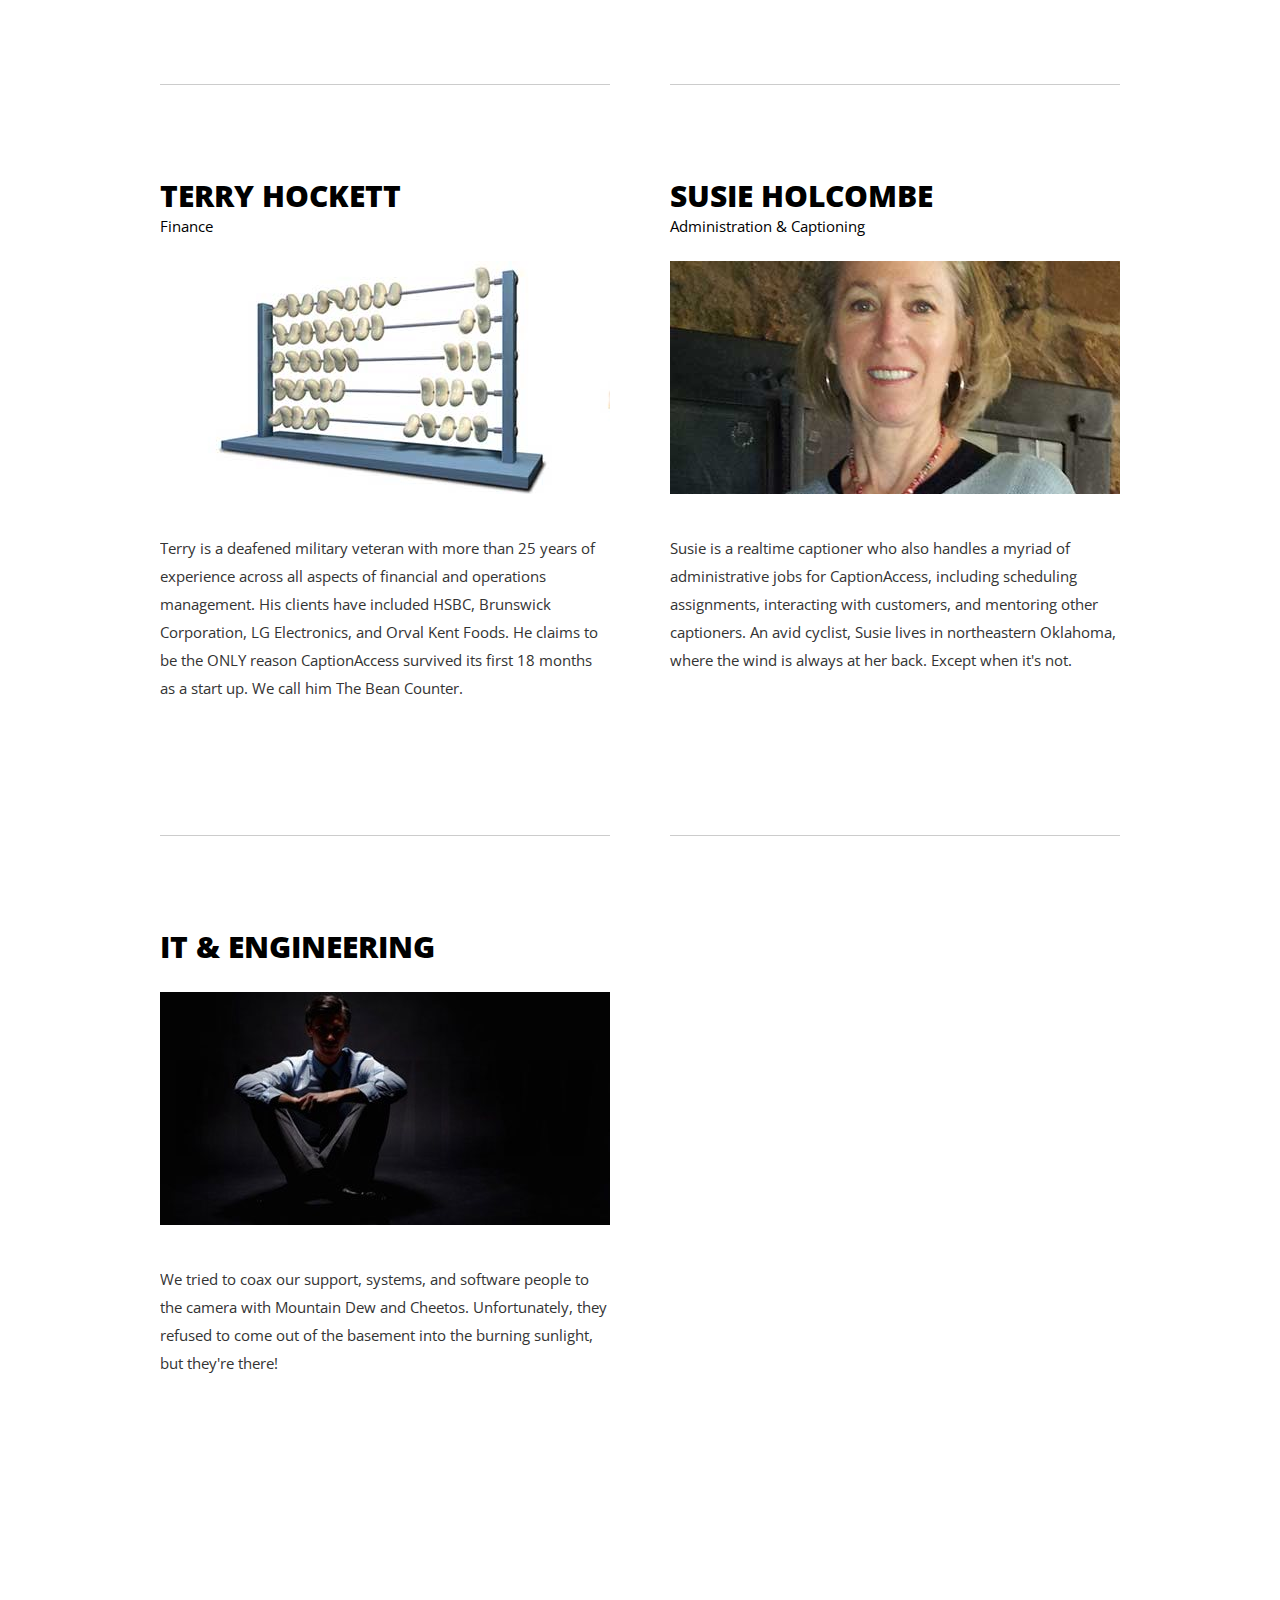
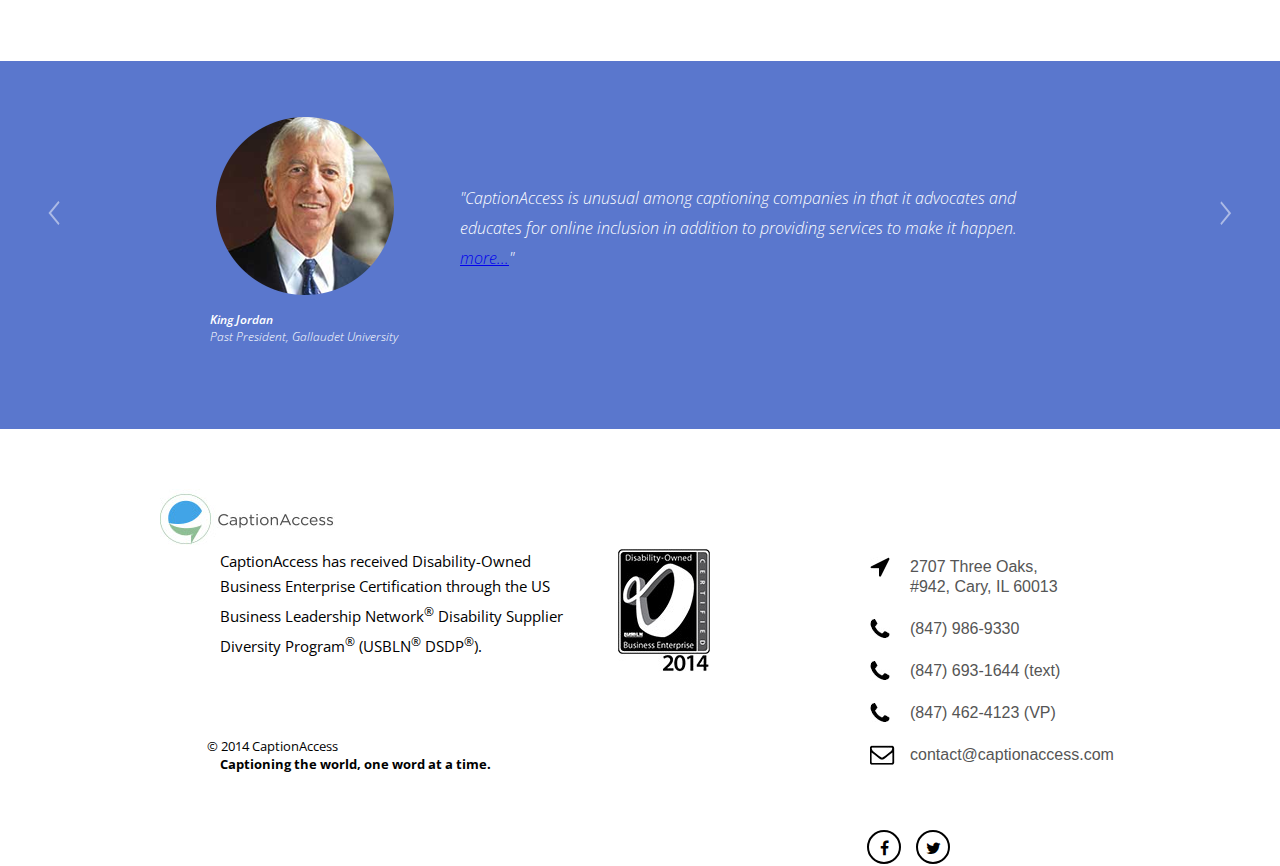
==== commit 191ee0fa: "Merge pull request #1 from captionaccess/master" ====
--- a/about.html
+++ b/about.html
@@ -67,13 +67,13 @@
 						<li><a href="testimonials.html#revenue">Revenue</a></li>
 						<li><a href="testimonials.html#support">Support</a></li>
 						<li><a href="testimonials.html#diversity">Diversity</a></li>
-						<li><a href="testimonials.html#employment">Employment</a></li>
 						<li><a href="testimonials.html#corporate">Corporate</a></li>
+						<li><a href="testimonials.html#non-profit">Non-Profit</a></li>
 					</ul>
 				</li>
 				<li><a href="faq.html">FAQ</a></li>
 				<li><a href=" about.html">About</a></li>
-				<li><a href="contact.html">Contact</a></li>
+				<li><a href="app/contact">Contact</a></li>
 			</ul>
 		</div> <!-- nav-bar -->
 				<hr class="translucent-white inner">
@@ -112,7 +112,7 @@
 							<h6>Marketing</h6>
 							<img src="images/bio_karen_putz.jpg" alt="Picture of Karen Putz from Marketing">
 							<div class="description">
-								Karen is a motivational writer and speaker on such topics as self-realization, passion, and parenting. Her books include <a href="http://www.amazon.com/Karen-Putz/e/B009E5LD5I">Gliding Soles: Lessons from a Life on Water</a>, <a href="http://www.amazon.com/Karen-Putz/e/B009E5LD5I">The Parenting Journey: Raising Deaf and Hard of Hearing Kids</a>, and <a href="http://www.amazon.com/Karen-Putz/e/B009E5LD5I">The Passionate Lives of Deaf and Hard of Hearing People</a>. In her spare time, Karen competes nationally as a barefoot waterskier. Seriously.
+								Karen is a motivational writer and speaker on such topics as self-realization, passion, and parenting. Her books include <a href="http://www.amazon.com/Karen-Putz/e/B009E5LD5I">Gliding Soles: Lessons from a Life on Water</a>, <a href="http://www.amazon.com/Karen-Putz/e/B009E5LD5I">The Parenting Journey: Raising Deaf and Hard of Hearing Kids</a>, and <a href="http://www.amazon.com/Karen-Putz/e/B009E5LD5I">The Passionate Lives of Deaf and Hard of Hearing People</a>. In her spare time, Karen competes nationally as a barefoot waterskier.
 							</div>
 						</li>
 						<li>
@@ -148,84 +148,84 @@
 						</li>
 					</ul> <!-- content_grid -->
 				</div> <!-- content -->
-				<div id="testimonials" class="blue">
-					<div class="content">
-						<div id="wrapper">
-							<div class="testimonial">
-								<div class="author">
-									<img class="author-avatar" src="images/avatar_king.png" alt="Picture of King Jordan, Past President, Gallaudet University">
-									<div class="author-name">King Jordan</div>
-									<div class="author-title">Past President, Gallaudet University</div>
-								</div> <!-- author -->
-								<p>“Technology is changing the way people receive information and the way people are trained and educated. When educational webcasts are not captioned then people who are deaf or hard of hearing don’t have the same access or the same opportunity to learn that people who can hear do. It's so easy and inexpensive to get webcasts captioned — If webcasters knew how many more people they could reach with the simple addition of captions, it would seem a no brainer to add them. CaptionAccess is unusual among captioning companies in that it advocates and educates for online inclusion in addition to providing services to make it happen.”</p>
-							</div> <!-- testimonial -->
-							<div class="testimonial">
-								<div class="author">
-									<img class="author-avatar" src="images/avatar_kim.png" alt="Picture of Kimberly Heibner, Interpreter for the Deaf, NIC Master, Southern Illinois University at Carbondale">
-									<div class="author-name">Kimberly Heibner</div>
-									<div class="author-title">Interpreter for the Deaf, NIC Master, Southern Illinois University at Carbondale</div>
-								</div> <!-- author -->
-								<p>“It has been a pleasure working with CaptionAccess. SIU requires the use of remote CART services for both an online student and a student onsite. CaptionAccess delivers first-rate captioning services in a professional, dedicated manner. They are easy to work with and have gone above and beyond the call of duty by traveling to the classroom to provide technical hands-on assistance. We would recommend CaptionAccess to any school that requires the use of all-around quality captioning services.”</p>
-							</div> <!-- testimonial -->
-							<div class="testimonial">
-								<div class="author">
-									<img class="author-avatar" src="images/avatar_collins.png" alt="Picture of Kathleen Collins, Publisher, Inside Higher Ed">
-									<div class="author-name">Kathlene Collins</div>
-									<div class="author-title">Publisher, Inside Higher Ed</div>
-								</div> <!-- author -->
-								<p>“CaptionAccess has provided captioning for deaf and hard-of-hearing participants for all Inside Higher Ed webinars since September, 2012. We do as many as four a month, on topics that range from the arcane (competency education and assessment) to the REALLY arcane (game design elements in online course development). We can have as many as four presenters talking over each other in fast-paced events. CaptionAccess does a fantastic job -- captioners are scheduled quickly, show up on time, do a wonderful job during the live event, and provide transcripts in 24 hours (often less). The good will Inside Higher Ed has accrued by providing this simple (and very economical) service is enormous. And CaptionAccess is a genuine pleasure to work with.”</p>
-							</div> <!-- testimonial -->
-							<div class="testimonial">
-								<div class="author">
-									<img class="author-avatar" src="images/avatar_grant.png" alt="Picture of Grant Peelle, Director, "I'm Fine, Thanks"">
-									<div class="author-name">Grant Peelle</div>
-									<div class="author-title">Director, "I'm Fine, Thanks"</div>
-								</div> <!-- author -->
-								<p>“As filmmakers, it is our primary goal to connect and effectively communicate with our audience, which is why we chose CaptionAccess to caption both our movie trailer and our feature documentary, "I'm Fine, Thanks."  Without captioning, we are limiting the effectiveness of our storytelling.  We see captioning as an essential piece in our storytelling arsenal and CaptionAccess made this additional tool very successful for us.”</p>
-							</div> <!-- testimonial -->
-							<div class="testimonial">
-								<div class="author">
-									<img class="author-avatar" src="images/avatar_johnny.png" alt="Picture of Johnny B. Truant, Author and podcaster">
-									<div class="author-name">Johnny B. Truant</div>
-									<div class="author-title">Author and podcaster</div>
-								</div> <!-- author -->
-								<p>“CaptionAccess has opened my eyes to the value of captioning, transcribing, and generally making the work I do online more accessible. By providing access, I'm getting deaf and hard-of-hearing people signing up for workshops and events they never could have signed up for before… which means more sales, which means more income. Consider me sold!”</p>
-							</div> <!-- testimonial -->
-							<div class="testimonial">
-								<div class="author">
-									<img class="author-avatar" src="images/avatar_margreta.png" alt="Picture of Margreta von Pein, Member, Bay Area Association for Disabled Sailors">
-									<div class="author-name">Margreta von Pein</div>
-									<div class="author-title">Member, Bay Area Association for Disabled Sailors</div>
-								</div> <!-- author -->
-								<p>“CaptionAccess patiently walked me through the set up with two practice sessions before my meeting. CaptionAccess and the writer were flexible, friendly, and continually helpful. All was done affordably. I feel I can contact CaptionAccess anytime with a difficult captioning project on short notice and they will be there for me.”</p>
-							</div> <!-- testimonial -->
-							<div class="testimonial">
-								<div class="author">
-									<img class="author-avatar" src="images/avatar_marca.png" alt="Picture of Marca Bristo, President & CEO, Access Living">
-									<div class="author-name">Marca Bristo</div>
-									<div class="author-title">President & CEO, Access Living</div>
-								</div> <!-- author -->
-								<p>“Industry leaders across all private, public and non-profit sectors express a commitment to diversity, but the principle is often overlooked when applied to people with disabilities. A prime example of this oversight is non-captioned videos and webinars, which send potential consumers, customers, and partners the message: "you are not wanted here." As more of us acquire the tools to produce online content, it is critical that we integrate captioning into our programming. This will benefit not only people who are Deaf and hard of hearing, but also people learning English, children learning to read, airport travelers, and many others. Like many things related to accessibility, what works well for people with disabilities, works well for just about everybody.”</p>
-							</div> <!-- testimonial -->
-							<div class="testimonial">
-								<div class="author">
-									<img class="author-avatar" src="images/avatar_karlovits.png" alt="Picture of Joe Karlovits, Former CEO and Founder, VITAC">
-									<div class="author-name">Joe Karlovits</div>
-									<div class="author-title">Former CEO and Founder, VITAC</div>
-								</div> <!-- author -->
-								<p>“CaptionAccess really makes a difference for deaf and hard-of-hearing employees. Their services open communication to one of the most important aspects of work: meetings. And I think it’s a bonus that the company is owned by a deaf entrepreneur.  Employers have every reason to use their services, and I recommend that they do.”</p>
-							</div> <!-- testimonial -->
-							<div class="testimonial">
-								<div class="author">
-									<img class="author-avatar" src="images/avatar_storck.png" alt="Picture of Lauren E. Storck, President, Collaborative for Communication Access via Captioning and CaptionMatch.com">
-									<div class="author-name">Lauren E. Storck</div>
-									<div class="author-title">President, Collaborative for Communication Access via Captioning and CaptionMatch.com</div>
-								</div> <!-- author -->
-								<p>“Corporate meetings are costly and it's best to have everyone on the 'same page' to maximize productivity and meaningful exchange among all there. Inclusion of CART is so useful for the group, since participants can maximize their various skills while having the transcript to review after the meeting too. Companies like CaptionAccess provide vital services for millions of people who need captioning for communication.”</p>
-							</div> <!-- testimonial -->
-						</div> <!-- wrapper -->
-					</div> <!-- content -->
-				</div> <!-- testimonials -->
+                <div id="testimonials" class="blue">
+                    <div class="content">
+                        <div id="wrapper">
+                            <div class="testimonial">
+                                <div class="author">
+                                    <img class="author-avatar" src="images/avatar_king.png" alt="Picture of King Jordan, Past President, Gallaudet University">
+                                    <div class="author-name">King Jordan</div>
+                                    <div class="author-title">Past President, Gallaudet University</div>
+                                </div> <!-- author -->
+                                <p>"CaptionAccess is unusual among captioning companies in that it advocates and educates for online inclusion in addition to providing services to make it happen. <a href="/testimonials.html#knowledge">more...</a>"</p>
+                            </div> <!-- testimonial -->
+                            <div class="testimonial">
+                                <div class="author">
+                                    <img class="author-avatar" src="images/avatar_kim.png" alt="Picture of Kimberly Heibner, Interpreter for the Deaf, NIC Master, Southern Illinois University at Carbondale">
+                                    <div class="author-name">Kimberly Heibner</div>
+                                    <div class="author-title">Interpreter for the Deaf, NIC Master, Southern Illinois University at Carbondale</div>
+                                </div> <!-- author -->
+                                <p>"CaptionAccess delivers first-rate captioning services in a professional, dedicated manner. We would recommend CaptionAccess to any school that requires the use of all-around quality captioning services. <a href="/testimonials.html#student_services">more...</a>"</p>
+                            </div> <!-- testimonial -->
+                            <div class="testimonial">
+                                <div class="author">
+                                    <img class="author-avatar" src="images/avatar_collins.png" alt="Picture of Kathleen Collins, Publisher, Inside Higher Ed">
+                                    <div class="author-name">Kathlene Collins</div>
+                                    <div class="author-title">Publisher, Inside Higher Ed</div>
+                                </div> <!-- author -->
+                                <p>"CaptionAccess does a fantastic job—captioners are scheduled quickly, show up on time, do a wonderful job during the live event, and provide transcripts in 24 hours (often less). <a href="/testimonials.html#higher_education">more...</a>"</p>
+                            </div> <!-- testimonial -->
+                            <div class="testimonial">
+                                <div class="author">
+                                    <img class="author-avatar" src="images/avatar_grant.png" alt="Picture of Grant Peelle, Director, "I'm Fine, Thanks"">
+                                    <div class="author-name">Grant Peelle</div>
+                                    <div class="author-title">Director, "I'm Fine, Thanks"</div>
+                                </div> <!-- author -->
+                                <p>"As filmmakers, it is our primary goal to connect and effectively communicate with our audience, which is why we chose CaptionAccess to caption both our movie trailer and our feature documentary. <a href="/testimonials.html#film">more...</a>"</p>
+                            </div> <!-- testimonial -->
+                            <div class="testimonial">
+                                <div class="author">
+                                    <img class="author-avatar" src="images/avatar_johnny.png" alt="Picture of Johnny B. Truant, Author and podcaster">
+                                    <div class="author-name">Johnny B. Truant</div>
+                                    <div class="author-title">Author and podcaster</div>
+                                </div> <!-- author -->
+                                <p>"CaptionAccess has opened my eyes to the value of captioning, transcribing, and generally making the work I do online more accessible. Consider me sold! <a href="/testimonials.html#revenue">more...</a>"</p>
+                            </div> <!-- testimonial -->
+                            <div class="testimonial">
+                                <div class="author">
+                                    <img class="author-avatar" src="images/avatar_margreta.png" alt="Picture of Margreta von Pein, Member, Bay Area Association for Disabled Sailors">
+                                    <div class="author-name">Margreta von Pein</div>
+                                    <div class="author-title">Member, Bay Area Association for Disabled Sailors</div>
+                                </div> <!-- author -->
+                                <p>"I feel I can contact CaptionAccess anytime with a difficult captioning project on short notice and they will be there for me. <a href="/testimonials.html#support">more...</a>"</p>
+                            </div> <!-- testimonial -->
+                            <div class="testimonial">
+                                <div class="author">
+                                    <img class="author-avatar" src="images/avatar_marca.png" alt="Picture of Marca Bristo, President & CEO, Access Living">
+                                    <div class="author-name">Marca Bristo</div>
+                                    <div class="author-title">President & CEO, Access Living</div>
+                                </div> <!-- author -->
+                                <p>"As more of us acquire the tools to produce online content, it is critical that we integrate captioning into our programming. Like many things related to accessibility, what works well for people with disabilities works well for just about everybody. <a href="/testimonials.html#diversity">more...</a>"</p>
+                            </div> <!-- testimonial -->
+                            <div class="testimonial">
+                                <div class="author">
+                                    <img class="author-avatar" src="images/avatar_karlovits.png" alt="Picture of Joe Karlovits, Former CEO and Founder, VITAC">
+                                    <div class="author-name">Joe Karlovits</div>
+                                    <div class="author-title">Former CEO and Founder, VITAC</div>
+                                </div> <!-- author -->
+                                <p>"CaptionAccess really makes a difference for deaf and hard-of-hearing employees. Their services open communication to one of the most import an aspects of work: meetings. And I think it’s a bonus that the company is owned by a deaf entrepreneur. <a href="/testimonials.html#corporate">more...</a>"</p>
+                            </div> <!-- testimonial -->
+                            <div class="testimonial">
+                                <div class="author">
+                                    <img class="author-avatar" src="images/avatar_storck.png" alt="Picture of Lauren E. Storck, President, Collaborative for Communication Access via Captioning and CaptionMatch.com">
+                                    <div class="author-name">Lauren E. Storck</div>
+                                    <div class="author-title">President, Collaborative for Communication Access via Captioning and CaptionMatch.com</div>
+                                </div> <!-- author -->
+                                <p>"At meetings, inclusion of CART is so useful in keeping everyone on the same page. Participants can maximize their various skills while having the transcript to review after the meeting, too. <a href="/testimonials.html#non-profit">more...</a>"</p>
+                            </div> <!-- testimonial -->
+                        </div> <!-- wrapper -->
+                    </div> <!-- content -->
+                </div> <!-- testimonials -->
 			</div> <!-- container -->
 			<div class="container">
 				<div class="content">
@@ -233,7 +233,7 @@
 						<div id="legal">
 							<img class="logo" src="images/logo-color.jpg" alt="">
 							<br clear="all">
-							<p>CaptionAccess has received Disability-Owned Business Enterprise Certification through the US Business Leadership Network<sup>®</sup> Disability Supplier Diversity Program<sup>®</sup> <strong>(USBLN<sup>®</sup> DSDP<sup>®</sup>)</strong>.</p>
+							<p>CaptionAccess has received Disability-Owned Business Enterprise Certification through the US Business Leadership Network<sup>®</sup> Disability Supplier Diversity Program<sup>®</sup> (USBLN<sup>®</sup> DSDP<sup>®</sup>).</p>
 							<img class="badge" src="images/dobe-badge.jpg" alt="">
 							<br clear="all">
 												<div id="copyright">
@@ -255,6 +255,18 @@
 									(847) 986-9330
 								</p>
 							</li>
+                            <li>
+                                <img src="images/phone.jpg" alt="">
+                                <p>
+                                    (847) 693-1644 (text)
+                                </p>
+                            </li>
+                            <li>
+                                <img src="images/phone.jpg" alt="">
+                                <p>
+                                    (847) 462-4123 (VP)
+                                </p>
+                            </li>
 							<li>
 								<img src="images/mail.jpg" alt="">
 								<p>
@@ -263,8 +275,8 @@
 							</li>
 							<li>
 								<ul class="social">
-									<li title="Our Facebook page" ><a href="http://twitter.com/captionaccess"><i class="fa fa-facebook"></i></a></li>
-									<li title="Our Twitter page"><a href="http://facebook.com/captionaccess"><i class="fa fa-twitter"></i></a></li>
+                                    <li title="Our Facebook page" ><a href="http://facebook.com/Captionaccess" target="_blank"><i class="fa fa-facebook"></i></a></li>
+                                    <li title="Our Twitter page"><a href="http://twitter.com/captionaccess" target="_blank"><i class="fa fa-twitter"></i></a></li>
 								</ul>
 							</li>
 						</ul> <!-- contact -->
@@ -276,4 +288,4 @@
 			<script src="hoverintent.js"></script>
 			<script src="scripts.js"></script>
 		</body>
-		</html>+		</html>
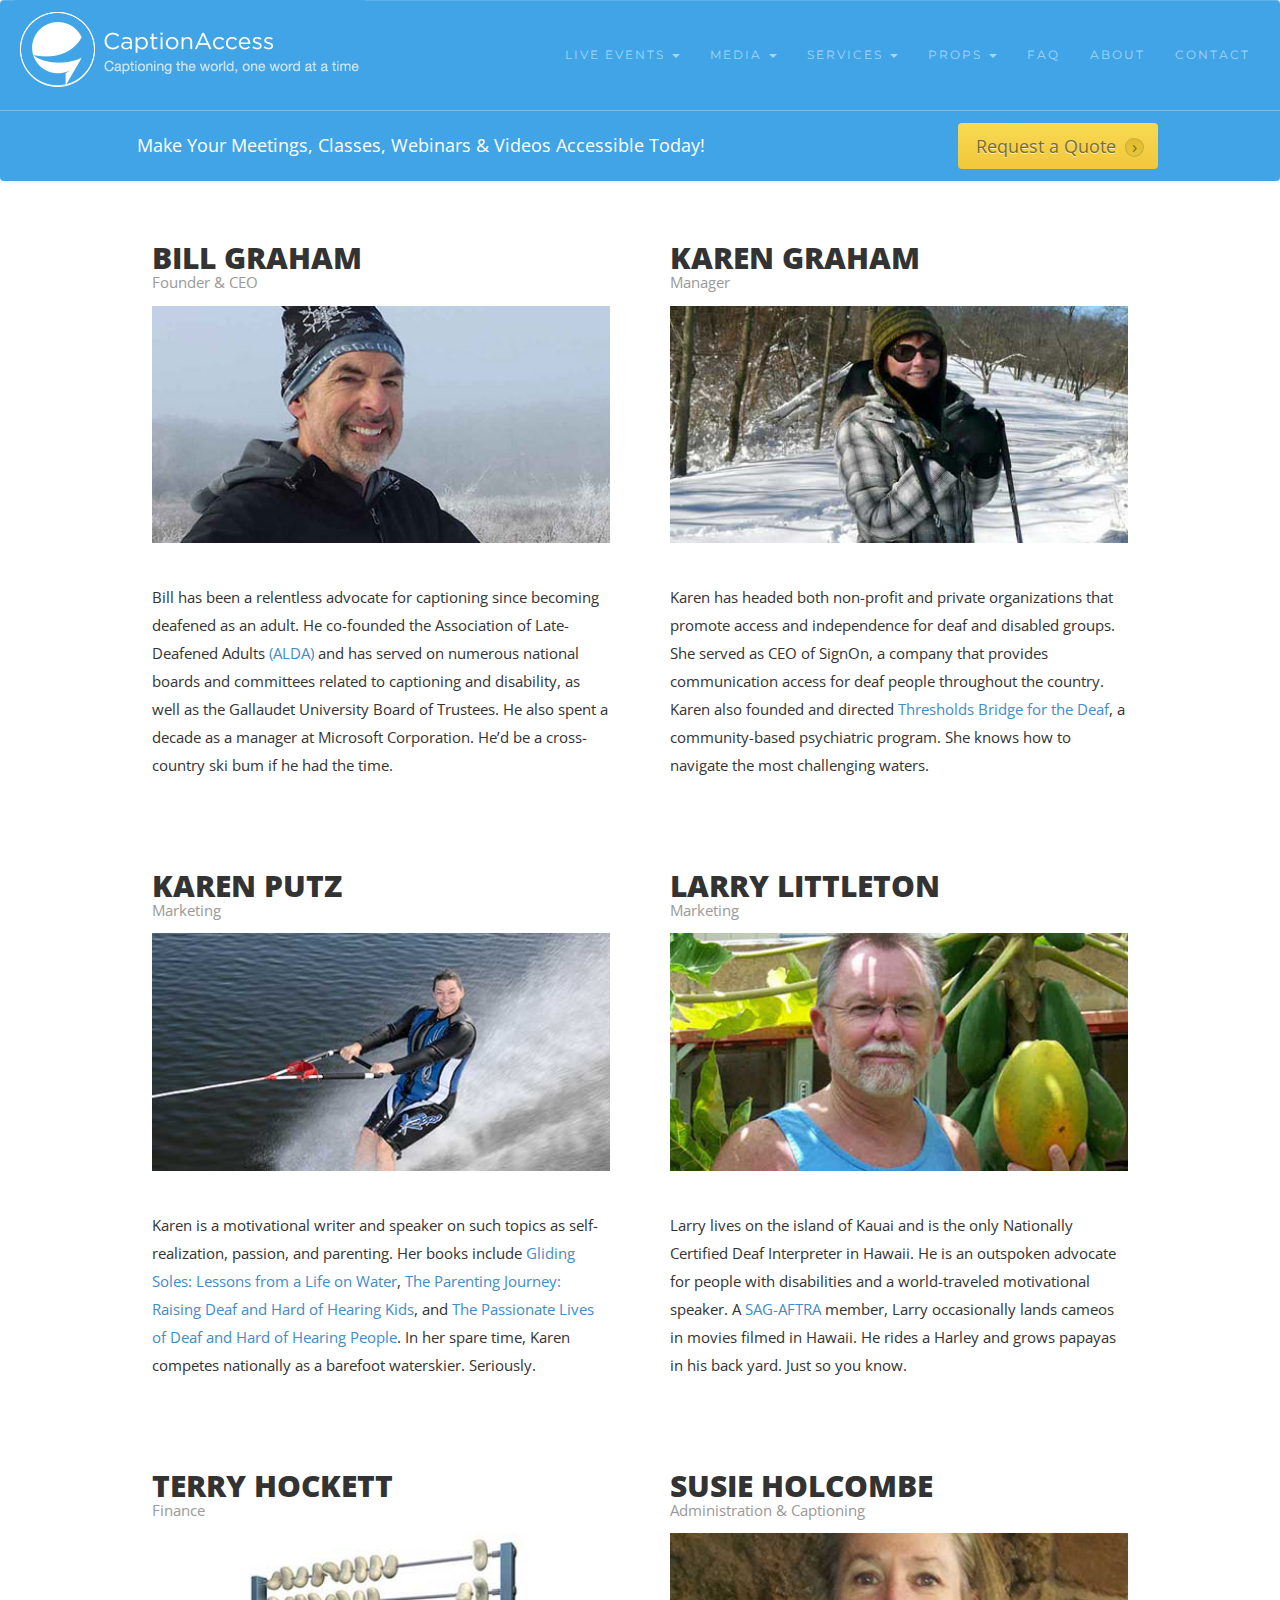
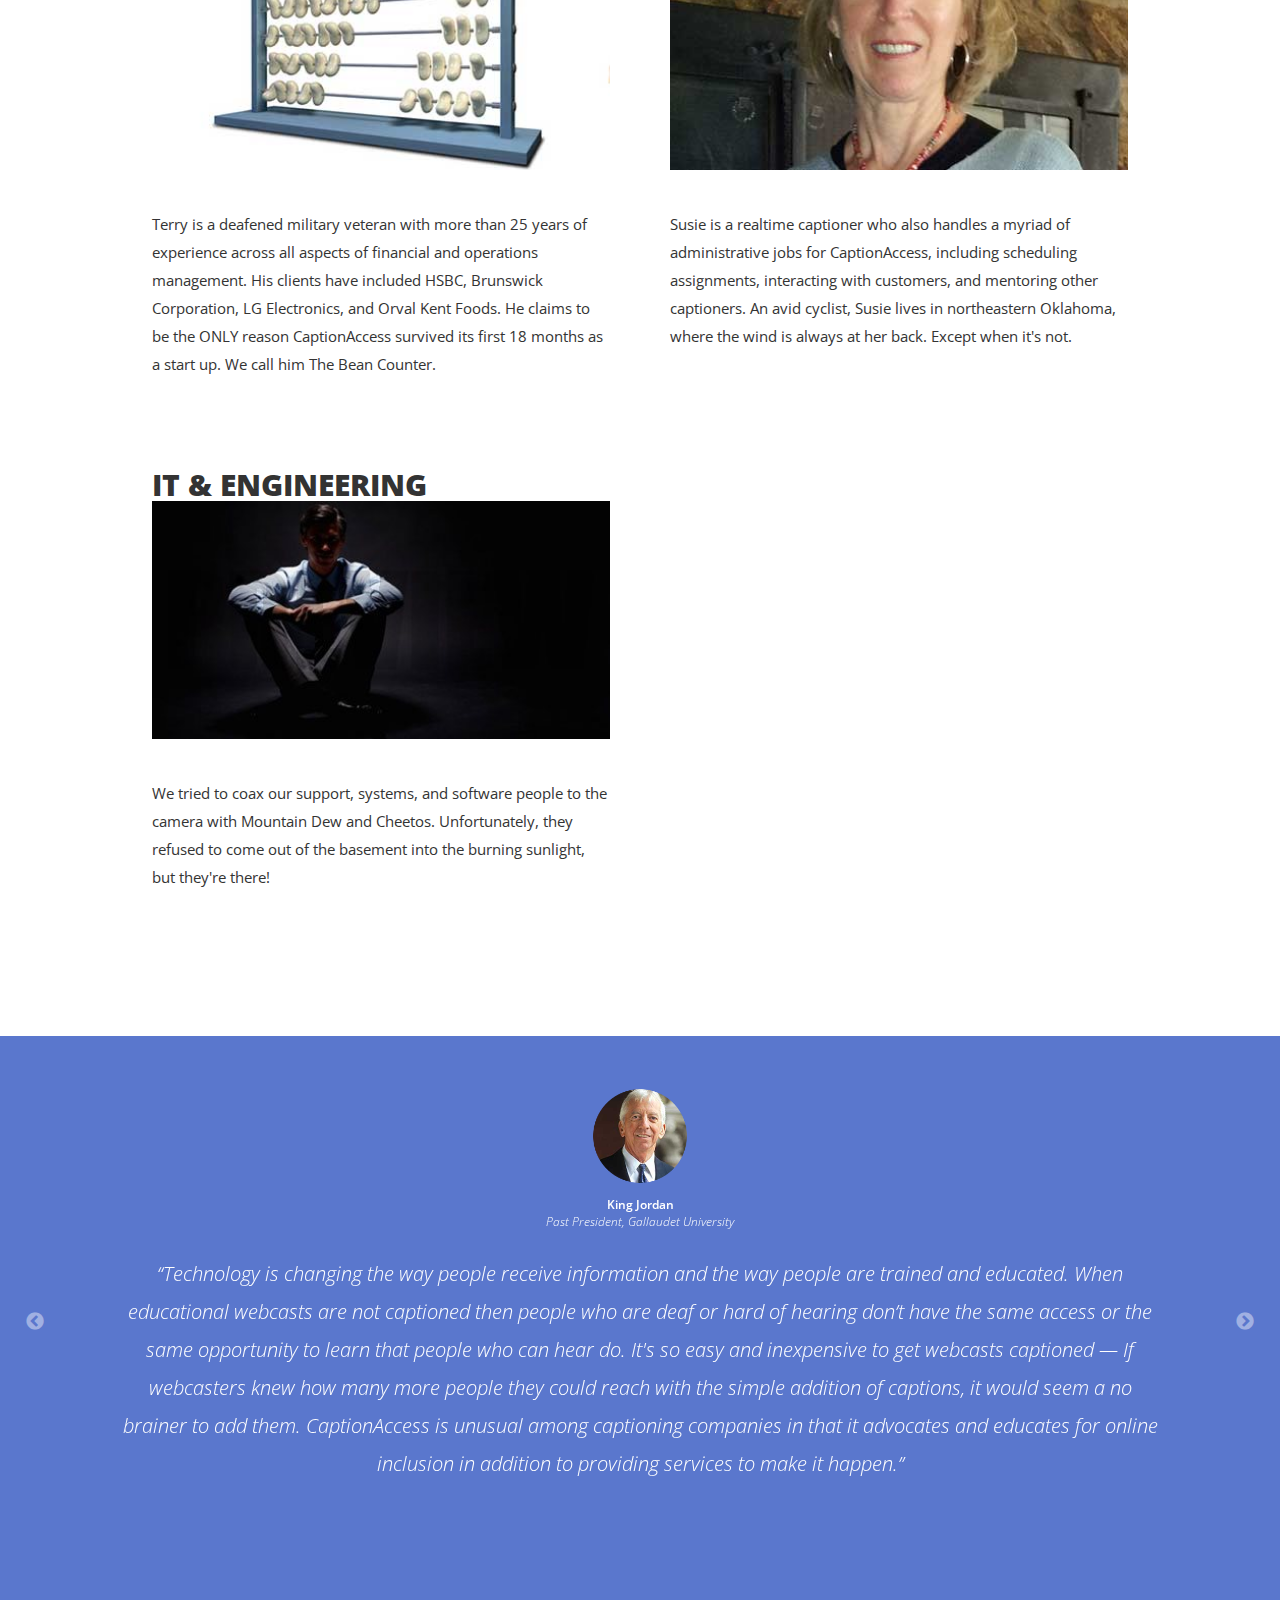
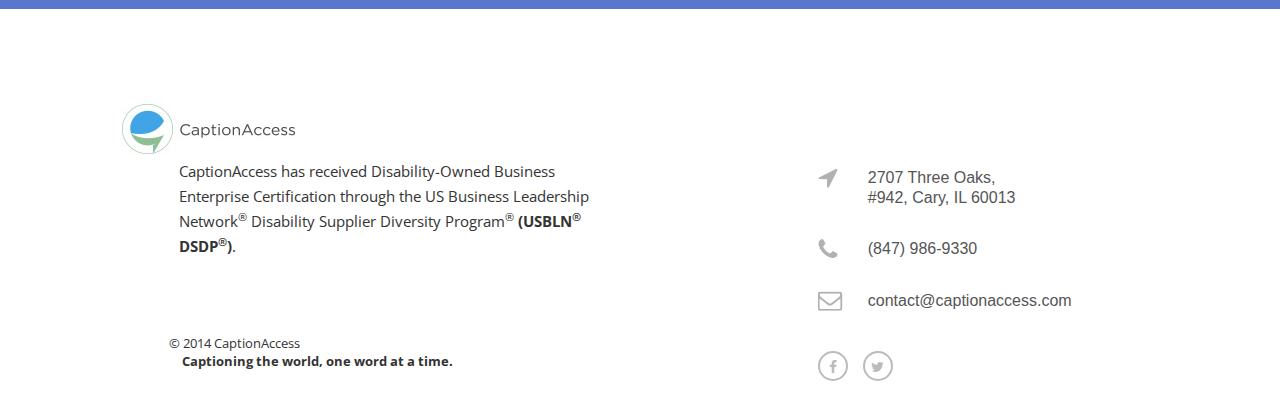
==== commit ef8896af: "Responsive design phase 2" ====
--- a/about.html
+++ b/about.html
@@ -1,291 +1,293 @@
-		<html>
-		<head>
-			<title>About Us — Caption Access</title>
-			<meta charset="UTF-8">
-			<link rel="shortcut icon" href="favicon.ico" type="image/x-icon">
-			<link rel="icon" href="favicon.ico" type="image/x-icon">
-			<link href='http://fonts.googleapis.com/css?family=Open+Sans:300,300italic,400,400italic,600italic,700,800' rel='stylesheet' type='text/css'>
-			<link href='http://fonts.googleapis.com/css?family=Montserrat' rel='stylesheet' type='text/css'>
-			<link href='http://fonts.googleapis.com/css?family=Arvo:700' rel='stylesheet' type='text/css'>
-			<link rel="stylesheet" href="styles.css">
-			<link href="http://netdna.bootstrapcdn.com/font-awesome/4.0.3/css/font-awesome.css" rel="stylesheet">
-			<script>
-				(function (i, s, o, g, r, a, m) {
-					i['GoogleAnalyticsObject'] = r;
-					i[r] = i[r] || function () {
-						(i[r].q = i[r].q || []).push(arguments)
-					}, i[r].l = 1 * new Date();
-					a = s.createElement(o),
-						m = s.getElementsByTagName(o)[0];
-					a.async = 1;
-					a.src = g;
-					m.parentNode.insertBefore(a, m)
-				})(window, document, 'script', '//www.google-analytics.com/analytics.js', 'ga');
-				ga('create', 'UA-45861214-1', 'captionaccess.com');
-				ga('send', 'pageview');
-			</script>
-		</head>
-		<body>
-			<div class="container">
-				<div id="nav-bar" class="inner">
-			<div id="logo"></div>
-			<ul id="nav-menu">
-				<li class="level1item">
-					<a href="events.html">Live Events</a>
-					<ul class="submenu">
-						<li><a href="events.html#webcasts">Webcasts</a></li>
-						<li><a href="events.html#business_meetings">Business Meetings</a></li>
-						<li><a href="events.html#classes">Classes</a></li>
-						<li><a href="events.html#conferences">Conferences</a></li>
+<!DOCTYPE html>
+<html lang="en">
+
+<head>
+	<meta charset="utf-8">
+	<meta http-equiv="X-UA-Compatible" content="IE=edge">
+	<meta name="viewport" content="width=device-width, initial-scale=1, maximum-scale=1, user-scalable=no">
+	<title>CaptionAccess &mdash; Make Your Meetings, Classes, Webinars & Videos Accessible Today!</title>
+	<link rel="shortcut icon" href="favicon.ico" type="image/x-icon">
+	<link rel="icon" href="favicon.ico" type="image/x-icon">
+	<link href='http://fonts.googleapis.com/css?family=Open+Sans:300,300italic,400,400italic,600italic,700,800' rel='stylesheet' type='text/css'>
+	<link href='http://fonts.googleapis.com/css?family=Montserrat' rel='stylesheet' type='text/css'>
+	<link href='http://fonts.googleapis.com/css?family=Arvo:700' rel='stylesheet' type='text/css'>
+	<link href="http://netdna.bootstrapcdn.com/font-awesome/4.0.3/css/font-awesome.css" rel="stylesheet">
+	<link rel="stylesheet" type="text/css" href="slick/slick.css"/>
+	<link rel="stylesheet" type="text/css" href="bootstrap.min.css">
+	<link rel="stylesheet" href="bootstrap-theme.min.css">
+	<link rel="stylesheet" href="styles.css">
+	<!--[if lt IE 9]>
+	  <script src="html5shiv.js"></script>
+	  <script src="respond.min.js"></script>
+	<![endif]-->
+</head>
+<body>
+	<div class="container-liquid col-xs-12 col-sm-12 col-md-12">
+		<nav class="navbar navbar-default inner" role="navigation">
+			<div class="container-fluid navbar-container">
+				<div class="navbar-header inner">
+					<button type="button" class="navbar-toggle inner" data-toggle="collapse" data-target="#bs-example-navbar-collapse-1">
+						<span class="sr-only">Toggle navigation</span>
+						<span class="icon-bar"></span>
+						<span class="icon-bar"></span>
+						<span class="icon-bar"></span>
+					</button>
+					<a class="navbar-brand" href="index.html">CaptionAccess</a>
+				</div>
+				<div class="collapse navbar-collapse inner" id="bs-example-navbar-collapse-1">
+					<ul class="nav navbar-nav navbar-right">
+						<li class="dropdown">
+          					<a href="#" class="dropdown-toggle" data-toggle="dropdown">Live Events <b class="caret"></b></a>
+							<ul class="dropdown-menu">
+								<li><a href="events.html#webcasts">Webcasts</a></li>
+								<li><a href="events.html#business_meetings">Business Meetings</a></li>
+								<li><a href="events.html#classes">Classes</a></li>
+								<li><a href="events.html#conferences">Conferences</a></li>
+							</ul>
+						</li>
+						<li class="dropdown">
+          					<a href="#" class="dropdown-toggle" data-toggle="dropdown">Media <b class="caret"></b></a>
+							<ul class="dropdown-menu">
+								<li><a href="media.html#videos">Videos</a></li>
+								<li><a href="media.html#websites">Websites</a></li>
+								<li><a href="media.html#archived_media">Archived Media</a></li>
+								<li><a href="media.html#transcription">Transcription</a></li>
+							</ul>
+						</li>
+						<li class="dropdown">
+          					<a href="#" class="dropdown-toggle" data-toggle="dropdown">Services <b class="caret"></b></a>
+							<ul class="dropdown-menu">
+								<li><a href="services.html#cart">CART</a></li>
+								<li><a href="services.html#typewell">TypeWell & C-Print</a></li>
+								<li><a href="services.html#media_captioning">Media Captioning</a></li>
+								<li><a href="services.html#technology">Technology</a></li>
+								<li><a href="services.html#customer_support">Customer Support</a></li>
+							</ul>
+						</li>
+						<li class="dropdown">
+          					<a href="#" class="dropdown-toggle" data-toggle="dropdown">Props <b class="caret"></b></a>
+							<ul class="dropdown-menu">
+								<li><a href="testimonials.html#knowledge">Knowledge</a></li>
+								<li><a href="testimonials.html#student_services">Student Services</a></li>
+								<li><a href="testimonials.html#higher_education">Higher Education</a></li>
+								<li><a href="testimonials.html#film">Film</a></li>
+								<li><a href="testimonials.html#revenue">Revenue</a></li>
+								<li><a href="testimonials.html#support">Support</a></li>
+								<li><a href="testimonials.html#diversity">Diversity</a></li>
+								<li><a href="testimonials.html#employment">Employment</a></li>
+								<li><a href="testimonials.html#corporate">Corporate</a></li>
+							</ul>
+						</li>
+						<li><a href="#">FAQ</a></li>
+						<li><a href="#">About</a></li>
+						<li><a href="#">Contact</a></li>
 					</ul>
+				</div> <!-- /.navbar-collapse -->
+			</div> <!-- /.container-fluid -->
+			<div id="header" class="container-fluid col-xs-12 col-sm-12 col-md-10 col-centered inner">
+				<p class="pull-left col-xs-6 col-sm-8 col-md-9">Make Your Meetings, Classes, Webinars &amp; Videos Accessible Today!</p>
+				<a href="contact.html">
+					<button type="button" class="pull-right">
+						<span class="text">Request a Quote</span>
+						<span class="arrow">&rsaquo;</span>
+					</button>
+				</a>
+			</div>
+		</nav><!-- /navbar -->
+		<ul id="content-grid" class="col-xs-12 col-sm-12 col-md-10 col-centered">
+			<li class="col-xs-12 col-sm-6 col-md-6">
+				<h2 class="header col-xs-12 col-sm-12 col-md-12">Bill Graham</h2>
+				<h6 class="col-xs-12 col-sm-6 col-md-6">Founder &amp; CEO</h6>
+				<img src="images/bio_bill.jpg" alt="Picture of Bill Graham - Founder &amp; CEO of CaptionAccess" class="col-xs-12 col-sm-12 col-md-12">
+				<div class="description col-xs-12 col-sm-12 col-md-12">
+					Bill has been a relentless advocate for captioning since becoming deafened as an adult. He co-founded the Association of Late-Deafened Adults <a href="http://www.alda.org/">(ALDA)</a> and has served on numerous national boards and committees related to captioning and disability, as well as the Gallaudet University Board of Trustees. He also spent a decade as a manager at Microsoft Corporation. He’d be a cross-country ski bum if he had the time.
+				</div>
+			</li>
+			<li class="col-xs-12 col-sm-6 col-md-6">
+				<h2 class="header col-xs-12 col-sm-12 col-md-12">Karen Graham</h2>
+				<h6 class="col-xs-12 col-sm-12 col-md-12">Manager</h6>
+				<img src="images/bio_karen.jpg" alt="Picture of Karen Graham - Manager at CaptionAccess" class="col-xs-12 col-sm-12 col-md-12">
+				<div class="description col-xs-12 col-sm-12 col-md-12">
+					Karen has headed both non-profit and private organizations that promote access and independence for deaf and disabled groups. She served as CEO of SignOn, a company that provides communication access for deaf people throughout the country. Karen also founded and directed <a href="http://www.thresholds.org/our-work/programs/deaf-program/">Thresholds Bridge for the Deaf</a>, a community-based psychiatric program. She knows how to navigate the most challenging waters.
+				</div>
+			</li>
+			<li class="col-xs-12 col-sm-6 col-md-6">
+				<h2 class="header col-xs-12 col-sm-12 col-md-12">Karen Putz</h2>
+				<h6 class="col-xs-12 col-sm-6 col-md-6">Marketing</h6>
+				<img src="images/bio_karen_putz.jpg" alt="Picture of Karen Putz from Marketing" class="col-xs-12 col-sm-12 col-md-12">
+				<div class="description col-xs-12 col-sm-12 col-md-12">
+					Karen is a motivational writer and speaker on such topics as self-realization, passion, and parenting. Her books include <a href="http://www.amazon.com/Karen-Putz/e/B009E5LD5I">Gliding Soles: Lessons from a Life on Water</a>, <a href="http://www.amazon.com/Karen-Putz/e/B009E5LD5I">The Parenting Journey: Raising Deaf and Hard of Hearing Kids</a>, and <a href="http://www.amazon.com/Karen-Putz/e/B009E5LD5I">The Passionate Lives of Deaf and Hard of Hearing People</a>. In her spare time, Karen competes nationally as a barefoot waterskier. Seriously.
+				</div>
+			</li>
+			<li class="col-xs-12 col-sm-6 col-md-6">
+				<h2 class="header col-xs-12 col-sm-12 col-md-12">Larry Littleton</h2>
+				<h6 class="col-xs-12 col-sm-6 col-md-6">Marketing</h6>
+				<img src="images/bio_larry.jpg" alt="Picture of Larry Littleton from Marketing" class="col-xs-12 col-sm-12 col-md-12">
+				<div class="description col-xs-12 col-sm-12 col-md-12">
+					Larry lives on the island of Kauai and is the only Nationally Certified Deaf Interpreter in Hawaii. He is an outspoken advocate for people with disabilities and a world-traveled motivational speaker. A <a href="http://www.sagaftra.org/">SAG-AFTRA</a> member, Larry occasionally lands cameos in movies filmed in Hawaii. He rides a Harley and grows papayas in his back yard. Just so you know.
+				</div>
+			</li>
+			<li class="col-xs-12 col-sm-6 col-md-6">
+				<h2 class="header col-xs-12 col-sm-12 col-md-12">Terry Hockett</h2>
+				<h6 class="col-xs-12 col-sm-6 col-md-6">Finance</h6>
+				<img src="images/bio_terry.jpg" alt="Picture of Terry Hockett from Finance" class="col-xs-12 col-sm-12 col-md-12">
+				<div class="description col-xs-12 col-sm-12 col-md-12">
+					Terry is a deafened military veteran with more than 25 years of experience across all aspects of financial and operations management. His clients have included HSBC, Brunswick Corporation, LG Electronics, and Orval Kent Foods. He claims to be the ONLY reason CaptionAccess survived its first 18 months as a start up. We call him The Bean Counter.
+				</div>
+			</li>
+			<li class="col-xs-12 col-sm-6 col-md-6">
+				<h2 class="header col-xs-12 col-sm-12 col-md-12">Susie Holcombe</h2>
+				<h6 class="col-xs-12 col-sm-6 col-md-6">Administration &amp; Captioning</h6>
+				<img src="images/bio_susie.jpg" alt="Picture of Susie Holcombe from Administration &amp; Captioning" class="col-xs-12 col-sm-12 col-md-12">
+				<div class="description col-xs-12 col-sm-12 col-md-12">
+					Susie is a realtime captioner who also handles a myriad of administrative jobs for CaptionAccess, including scheduling assignments, interacting with customers, and mentoring other captioners. An avid cyclist, Susie lives in northeastern Oklahoma, where the wind is always at her back. Except when it's not.
+				</div>
+			</li>
+			<li class="closer col-xs-12 col-sm-6 col-md-6">
+				<h2 class="header col-xs-12 col-sm-12 col-md-12">IT &amp; Engineering</h2>
+				<img src="images/bio_engineer.jpg" alt="Picture of the IT &amp; Engineering division at CaptionAccess" class="col-xs-12 col-sm-12 col-md-12">
+				<div class="description col-xs-12 col-sm-12 col-md-12">
+					We tried to coax our support, systems, and software people to the camera with Mountain Dew and Cheetos. Unfortunately, they refused to come out of the basement into the burning sunlight, but they're there!
+				</div>
+			</li>
+		</ul> <!-- /content-grid -->
+		<div id="testimonials" class="col-xs-12 col-sm-12 col-md-12 blue">
+			<div class="col-xs-12 col-sm-12 col-md-12">
+				<div class="testimonial col-xs-12 col-sm-12 col-md-12 col-centered">
+					<div class="author col-xs-5 col-sm-5 col-md-5">
+						<img class="author-avatar" src="images/avatar_king.png" alt="Picture of King Jordan, Past President, Gallaudet University">
+						<div class="author-name">King Jordan</div>
+						<div class="author-title">Past President, Gallaudet University</div>
+					</div> <!-- author -->
+					<p class="col-xs-12 col-sm-12 col-md-11 col-centered">
+						“Technology is changing the way people receive information and the way people are trained and educated. When educational webcasts are not captioned then people who are deaf or hard of hearing don’t have the same access or the same opportunity to learn that people who can hear do. It's so easy and inexpensive to get webcasts captioned — If webcasters knew how many more people they could reach with the simple addition of captions, it would seem a no brainer to add them. CaptionAccess is unusual among captioning companies in that it advocates and educates for online inclusion in addition to providing services to make it happen.”
+					</p>
+				</div><!-- /testimonial 1 -->
+			</div>
+			<div class="col-xs-8 col-sm-8 col-md-8">
+				<div class="testimonial col-xs-12 col-sm-12 col-md-10 col-centered">
+					<div class="author col-xs-5 col-sm-5 col-md-3">
+						<img class="author-avatar" src="images/avatar_kim.png" alt="Picture of Kimberly Heibner, Interpreter for the Deaf, NIC Master, Southern Illinois University at Carbondale">
+						<div class="author-name">Kimberly Heibner</div>
+						<div class="author-title">Interpreter for the Deaf, NIC Master, Southern Illinois University at Carbondale</div>
+					</div> <!-- /author -->
+					<p class="col-xs-12 col-sm-12 col-md-11 col-centered">“It has been a pleasure working with CaptionAccess. SIU requires the use of remote CART services for both an online student and a student onsite. CaptionAccess delivers first-rate captioning services in a professional, dedicated manner. They are easy to work with and have gone above and beyond the call of duty by traveling to the classroom to provide technical hands-on assistance. We would recommend CaptionAccess to any school that requires the use of all-around quality captioning services.”</p>
+				</div> <!-- /testimonial 2 -->
+			</div>
+			<div class="col-xs-8 col-sm-8 col-md-8">
+				<div class="testimonial col-xs-12 col-sm-12 col-md-10 col-centered">
+					<div class="author col-xs-5 col-sm-5 col-md-3">
+						<img class="author-avatar" src="images/avatar_collins.png" alt="Picture of Kathleen Collins, Publisher, Inside Higher Ed">
+						<div class="author-name">Kathlene Collins</div>
+						<div class="author-title">Publisher, Inside Higher Ed</div>
+					</div> <!-- /author -->
+					<p class="col-xs-12 col-sm-12 col-md-11 col-centered">“CaptionAccess has provided captioning for deaf and hard-of-hearing participants for all Inside Higher Ed webinars since September, 2012. We do as many as four a month, on topics that range from the arcane (competency education and assessment) to the REALLY arcane (game design elements in online course development). We can have as many as four presenters talking over each other in fast-paced events. CaptionAccess does a fantastic job -- captioners are scheduled quickly, show up on time, do a wonderful job during the live event, and provide transcripts in 24 hours (often less). The good will Inside Higher Ed has accrued by providing this simple (and very economical) service is enormous. And CaptionAccess is a genuine pleasure to work with.”</p>
+				</div> <!-- /testimonial 3 -->
+			</div>
+			<div class="col-xs-8 col-sm-8 col-md-8">
+				<div class="testimonial col-xs-12 col-sm-12 col-md-10 col-centered">
+					<div class="author col-xs-5 col-sm-5 col-md-3">
+						<img class="author-avatar" src="images/avatar_grant.png" alt="Picture of Grant Peelle, Director, "I'm Fine, Thanks"">
+						<div class="author-name">Grant Peelle</div>
+						<div class="author-title">Director, &quot;I'm Fine, Thanks&quot;</div>
+					</div> <!-- /author -->
+					<p class="col-xs-12 col-sm-12 col-md-11 col-centered">“As filmmakers, it is our primary goal to connect and effectively communicate with our audience, which is why we chose CaptionAccess to caption both our movie trailer and our feature documentary, "I'm Fine, Thanks."  Without captioning, we are limiting the effectiveness of our storytelling.  We see captioning as an essential piece in our storytelling arsenal and CaptionAccess made this additional tool very successful for us.”</p>
+				</div> <!-- /testimonial 4 -->
+			</div>
+			<div class="col-xs-8 col-sm-8 col-md-8">
+				<div class="testimonial col-xs-12 col-sm-12 col-md-10 col-centered">
+					<div class="author col-xs-5 col-sm-5 col-md-3">
+						<img class="author-avatar" src="images/avatar_johnny.png" alt="Picture of Johnny B. Truant, Author and podcaster">
+						<div class="author-name">Johnny B. Truant</div>
+						<div class="author-title">Author and podcaster</div>
+					</div> <!-- /author -->
+					<p class="col-xs-12 col-sm-12 col-md-11 col-centered">“CaptionAccess has opened my eyes to the value of captioning, transcribing, and generally making the work I do online more accessible. By providing access, I'm getting deaf and hard-of-hearing people signing up for workshops and events they never could have signed up for before… which means more sales, which means more income. Consider me sold!”</p>
+				</div> <!-- /testimonial 5 -->
+			</div>
+			<div class="col-xs-8 col-sm-8 col-md-8">
+				<div class="testimonial col-xs-12 col-sm-12 col-md-10 col-centered">
+					<div class="author col-xs-5 col-sm-5 col-md-3">
+						<img class="author-avatar" src="images/avatar_margreta.png" alt="Picture of Margreta von Pein, Member, Bay Area Association for Disabled Sailors">
+						<div class="author-name">Margreta von Pein</div>
+						<div class="author-title">Member, Bay Area Association for Disabled Sailors</div>
+					</div> <!-- /author -->
+					<p class="col-xs-12 col-sm-12 col-md-11 col-centered">“CaptionAccess patiently walked me through the set up with two practice sessions before my meeting. CaptionAccess and the writer were flexible, friendly, and continually helpful. All was done affordably. I feel I can contact CaptionAccess anytime with a difficult captioning project on short notice and they will be there for me.”</p>
+				</div> <!-- /testimonial 6 -->
+			</div>
+			<div class="col-xs-8 col-sm-8 col-md-8">
+				<div class="testimonial col-xs-12 col-sm-12 col-md-10 col-centered">
+					<div class="author col-xs-5 col-sm-5 col-md-3">
+						<img class="author-avatar" src="images/avatar_marca.png" alt="Picture of Marca Bristo, President & CEO, Access Living">
+						<div class="author-name">Marca Bristo</div>
+						<div class="author-title">President & CEO, Access Living</div>
+					</div> <!-- /author -->
+					<p class="col-xs-12 col-sm-12 col-md-11 col-centered">“Industry leaders across all private, public and non-profit sectors express a commitment to diversity, but the principle is often overlooked when applied to people with disabilities. A prime example of this oversight is non-captioned videos and webinars, which send potential consumers, customers, and partners the message: "you are not wanted here." As more of us acquire the tools to produce online content, it is critical that we integrate captioning into our programming. This will benefit not only people who are Deaf and hard of hearing, but also people learning English, children learning to read, airport travelers, and many others. Like many things related to accessibility, what works well for people with disabilities, works well for just about everybody.”</p>
+				</div> <!-- /testimonial 7 -->
+			</div>
+			<div class="col-xs-8 col-sm-8 col-md-8">
+				<div class="testimonial col-xs-12 col-sm-12 col-md-10 col-centered">
+					<div class="author col-xs-5 col-sm-5 col-md-3">
+						<img class="author-avatar" src="images/avatar_karlovits.png" alt="Picture of Joe Karlovits, Former CEO and Founder, VITAC">
+						<div class="author-name">Joe Karlovits</div>
+						<div class="author-title">Former CEO and Founder, VITAC</div>
+					</div> <!-- /author -->
+					<p class="col-xs-12 col-sm-12 col-md-11 col-centered">“CaptionAccess really makes a difference for deaf and hard-of-hearing employees. Their services open communication to one of the most important aspects of work: meetings. And I think it’s a bonus that the company is owned by a deaf entrepreneur.  Employers have every reason to use their services, and I recommend that they do.”</p>
+				</div> <!-- /testimonial 8 -->
+			</div>
+			<div class="col-xs-8 col-sm-8 col-md-8">
+				<div class="testimonial col-xs-12 col-sm-12 col-md-10 col-centered">
+					<div class="author col-xs-5 col-sm-5 col-md-3">
+						<img class="author-avatar" src="images/avatar_storck.png" alt="Picture of Lauren E. Storck, President, Collaborative for Communication Access via Captioning and CaptionMatch.com">
+						<div class="author-name">Lauren E. Storck</div>
+						<div class="author-title">President, Collaborative for Communication Access via Captioning and CaptionMatch.com</div>
+					</div> <!-- /author -->
+					<p class="col-xs-12 col-sm-12 col-md-11 col-centered">“Corporate meetings are costly and it's best to have everyone on the 'same page' to maximize productivity and meaningful exchange among all there. Inclusion of CART is so useful for the group, since participants can maximize their various skills while having the transcript to review after the meeting too. Companies like CaptionAccess provide vital services for millions of people who need captioning for communication.”</p>
+				</div> <!-- /testimonial 9 -->
+			</div>
+		</div> <!-- /testimonials -->
+		<div id="footer" class="col-xs-12 col-sm-10 col-md-10 col-centered">
+			<div id="legal" class="col-xs-12 col-sm-8 col-md-8">
+				<img class="logo" src="images/logo-color.jpg" alt="">
+				<br clear="all">
+				<p class="col-xs-8 col-sm-8 col-md-8">CaptionAccess has received Disability-Owned Business Enterprise Certification through the US Business Leadership Network<sup>®</sup> Disability Supplier Diversity Program<sup>®</sup> <strong>(USBLN<sup>®</sup> DSDP<sup>®</sup>)</strong>.</p>
+				<img class="badge" src="images/dobe-badge.jpg" alt="">
+				<br clear="all">
+				<div id="copyright">
+					<span>© 2014 CaptionAccess</span><br />
+					Captioning the world, one word at a time.
+				</div>
+			</div> <!-- legal -->
+			<ul id="contact" class="col-xs-12 col-sm-4 col-md-4">
+				<li>
+					<img src="images/location.jpg" alt="">
+					<p>
+						2707 Three Oaks, <br />
+						#942, Cary, IL 60013
+					</p>
 				</li>
-				<li class="level1item">
-					<a href="media.html">Media</a>
-					<ul class="submenu">
-						<li><a href="media.html#videos">Videos</a></li>
-						<li><a href="media.html#websites">Websites</a></li>
-						<li><a href="media.html#archived_media">Archived Media</a></li>
-						<li><a href="media.html#transcription">Transcription</a></li>
-					</ul>
+				<li>
+					<img src="images/phone.jpg" alt="">
+					<p>
+						(847) 986-9330
+					</p>
 				</li>
-				<li class="level1item"><a href="services.html">Services</a>
-					<ul class="submenu">
-						<li><a href="services.html#cart">CART</a></li>
-						<li><a href="services.html#typewell">TypeWell & C-Print</a></li>
-						<li><a href="services.html#media_captioning">Media Captioning</a></li>
-						<li><a href="services.html#technology">Technology</a></li>
-						<li><a href="services.html#customer_support">Customer Support</a></li>
-					</ul>
+				<li>
+					<img src="images/mail.jpg" alt="">
+					<p>
+						contact@captionaccess.com
+					</p>
 				</li>
-				<li class="level1item">
-					<a href="testimonials.html">Props</a>
-					<ul class="submenu">
-						<li><a href="testimonials.html#knowledge">Knowledge</a></li>
-						<li><a href="testimonials.html#student_services">Student Services</a></li>
-						<li><a href="testimonials.html#higher_education">Higher Education</a></li>
-						<li><a href="testimonials.html#film">Film</a></li>
-						<li><a href="testimonials.html#revenue">Revenue</a></li>
-						<li><a href="testimonials.html#support">Support</a></li>
-						<li><a href="testimonials.html#diversity">Diversity</a></li>
-						<li><a href="testimonials.html#corporate">Corporate</a></li>
-						<li><a href="testimonials.html#non-profit">Non-Profit</a></li>
-					</ul>
-				</li>
-				<li><a href="faq.html">FAQ</a></li>
-				<li><a href=" about.html">About</a></li>
-				<li><a href="app/contact">Contact</a></li>
-			</ul>
-		</div> <!-- nav-bar -->
-				<hr class="translucent-white inner">
-				<div id="header" class="inner">
-					<div class="content">
-						<p>Make Your Meetings, Classes, Webinars & Videos Accessible Today!</p>
-						<div id="call-to-action-wrapper">
-							<div id="call-to-action" class="button">
-								<span class="component1">Request a Quote</span><span class="component2">&rsaquo;</span>
-							</div>
-						</div> <!-- call-to-action-wrapper -->
-					</div>
-				</div> <!-- header -->
-			</div> <!-- container -->
-			<div class="container">
-				<div class="content">
-					<ul id="content_grid">
-						<li>
-							<h2 class="header">Bill Graham</h2>
-							<h6>Founder & CEO</h6>
-							<img src="images/bio_bill.jpg" alt="Picture of Bill Graham - Founder & CEO of CaptionAccess">
-							<div class="description">
-								Bill has been a relentless advocate for captioning since becoming deafened as an adult. He co-founded the Association of Late-Deafened Adults <a href="http://www.alda.org/">(ALDA)</a> and has served on numerous national boards and committees related to captioning and disability, as well as the Gallaudet University Board of Trustees. He also spent a decade as a manager at Microsoft Corporation. He’d be a cross-country ski bum if he had the time.
-							</div>
-						</li>
-						<li>
-							<h2 class="header">Karen Graham</h2>
-							<h6>Manager</h6>
-							<img src="images/bio_karen.jpg" alt="Picture of Karen Graham - Manager at CaptionAccess">
-							<div class="description">
-								Karen has headed both non-profit and private organizations that promote access and independence for deaf and disabled groups. She served as CEO of SignOn, a company that provides communication access for deaf people throughout the country. Karen also founded and directed <a href="http://www.thresholds.org/our-work/programs/deaf-program/">Thresholds Bridge for the Deaf</a>, a community-based psychiatric program. She knows how to navigate the most challenging waters.
-							</div>
-						</li>
-						<li>
-							<h2 class="header">Karen Putz</h2>
-							<h6>Marketing</h6>
-							<img src="images/bio_karen_putz.jpg" alt="Picture of Karen Putz from Marketing">
-							<div class="description">
-								Karen is a motivational writer and speaker on such topics as self-realization, passion, and parenting. Her books include <a href="http://www.amazon.com/Karen-Putz/e/B009E5LD5I">Gliding Soles: Lessons from a Life on Water</a>, <a href="http://www.amazon.com/Karen-Putz/e/B009E5LD5I">The Parenting Journey: Raising Deaf and Hard of Hearing Kids</a>, and <a href="http://www.amazon.com/Karen-Putz/e/B009E5LD5I">The Passionate Lives of Deaf and Hard of Hearing People</a>. In her spare time, Karen competes nationally as a barefoot waterskier.
-							</div>
-						</li>
-						<li>
-							<h2 class="header">Larry Littleton</h2>
-							<h6>Marketing</h6>
-							<img src="images/bio_larry.jpg" alt="Picture of Larry Littleton from Marketing">
-							<div class="description">
-								Larry lives on the island of Kauai and is the only Nationally Certified Deaf Interpreter in Hawaii. He is an outspoken advocate for people with disabilities and a world-traveled motivational speaker. A <a href="http://www.sagaftra.org/">SAG-AFTRA</a> member, Larry occasionally lands cameos in movies filmed in Hawaii. He rides a Harley and grows papayas in his back yard. Just so you know.
-							</div>
-						</li>
-						<li>
-							<h2 class="header">Terry Hockett</h2>
-							<h6>Finance</h6>
-							<img src="images/bio_terry.jpg" alt="Picture of Terry Hockett from Finance">
-							<div class="description">
-								Terry is a deafened military veteran with more than 25 years of experience across all aspects of financial and operations management. His clients have included HSBC, Brunswick Corporation, LG Electronics, and Orval Kent Foods. He claims to be the ONLY reason CaptionAccess survived its first 18 months as a start up. We call him The Bean Counter.
-							</div>
-						</li>
-						<li>
-							<h2 class="header">Susie Holcombe</h2>
-							<h6>Administration & Captioning</h6>
-							<img src="images/bio_susie.jpg" alt="Picture of Susie Holcombe from Administration & Captioning">
-							<div class="description">
-								Susie is a realtime captioner who also handles a myriad of administrative jobs for CaptionAccess, including scheduling assignments, interacting with customers, and mentoring other captioners. An avid cyclist, Susie lives in northeastern Oklahoma, where the wind is always at her back. Except when it's not.
-							</div>
-						</li>
-						<li class="closer">
-							<h2 class="header">IT & Engineering</h2>
-							<img src="images/bio_engineer.jpg" alt="Picture of the IT & Engineering division at CaptionAccess">
-							<div class="description">
-								We tried to coax our support, systems, and software people to the camera with Mountain Dew and Cheetos. Unfortunately, they refused to come out of the basement into the burning sunlight, but they're there!
-							</div>
-						</li>
-					</ul> <!-- content_grid -->
-				</div> <!-- content -->
-                <div id="testimonials" class="blue">
-                    <div class="content">
-                        <div id="wrapper">
-                            <div class="testimonial">
-                                <div class="author">
-                                    <img class="author-avatar" src="images/avatar_king.png" alt="Picture of King Jordan, Past President, Gallaudet University">
-                                    <div class="author-name">King Jordan</div>
-                                    <div class="author-title">Past President, Gallaudet University</div>
-                                </div> <!-- author -->
-                                <p>"CaptionAccess is unusual among captioning companies in that it advocates and educates for online inclusion in addition to providing services to make it happen. <a href="/testimonials.html#knowledge">more...</a>"</p>
-                            </div> <!-- testimonial -->
-                            <div class="testimonial">
-                                <div class="author">
-                                    <img class="author-avatar" src="images/avatar_kim.png" alt="Picture of Kimberly Heibner, Interpreter for the Deaf, NIC Master, Southern Illinois University at Carbondale">
-                                    <div class="author-name">Kimberly Heibner</div>
-                                    <div class="author-title">Interpreter for the Deaf, NIC Master, Southern Illinois University at Carbondale</div>
-                                </div> <!-- author -->
-                                <p>"CaptionAccess delivers first-rate captioning services in a professional, dedicated manner. We would recommend CaptionAccess to any school that requires the use of all-around quality captioning services. <a href="/testimonials.html#student_services">more...</a>"</p>
-                            </div> <!-- testimonial -->
-                            <div class="testimonial">
-                                <div class="author">
-                                    <img class="author-avatar" src="images/avatar_collins.png" alt="Picture of Kathleen Collins, Publisher, Inside Higher Ed">
-                                    <div class="author-name">Kathlene Collins</div>
-                                    <div class="author-title">Publisher, Inside Higher Ed</div>
-                                </div> <!-- author -->
-                                <p>"CaptionAccess does a fantastic job—captioners are scheduled quickly, show up on time, do a wonderful job during the live event, and provide transcripts in 24 hours (often less). <a href="/testimonials.html#higher_education">more...</a>"</p>
-                            </div> <!-- testimonial -->
-                            <div class="testimonial">
-                                <div class="author">
-                                    <img class="author-avatar" src="images/avatar_grant.png" alt="Picture of Grant Peelle, Director, "I'm Fine, Thanks"">
-                                    <div class="author-name">Grant Peelle</div>
-                                    <div class="author-title">Director, "I'm Fine, Thanks"</div>
-                                </div> <!-- author -->
-                                <p>"As filmmakers, it is our primary goal to connect and effectively communicate with our audience, which is why we chose CaptionAccess to caption both our movie trailer and our feature documentary. <a href="/testimonials.html#film">more...</a>"</p>
-                            </div> <!-- testimonial -->
-                            <div class="testimonial">
-                                <div class="author">
-                                    <img class="author-avatar" src="images/avatar_johnny.png" alt="Picture of Johnny B. Truant, Author and podcaster">
-                                    <div class="author-name">Johnny B. Truant</div>
-                                    <div class="author-title">Author and podcaster</div>
-                                </div> <!-- author -->
-                                <p>"CaptionAccess has opened my eyes to the value of captioning, transcribing, and generally making the work I do online more accessible. Consider me sold! <a href="/testimonials.html#revenue">more...</a>"</p>
-                            </div> <!-- testimonial -->
-                            <div class="testimonial">
-                                <div class="author">
-                                    <img class="author-avatar" src="images/avatar_margreta.png" alt="Picture of Margreta von Pein, Member, Bay Area Association for Disabled Sailors">
-                                    <div class="author-name">Margreta von Pein</div>
-                                    <div class="author-title">Member, Bay Area Association for Disabled Sailors</div>
-                                </div> <!-- author -->
-                                <p>"I feel I can contact CaptionAccess anytime with a difficult captioning project on short notice and they will be there for me. <a href="/testimonials.html#support">more...</a>"</p>
-                            </div> <!-- testimonial -->
-                            <div class="testimonial">
-                                <div class="author">
-                                    <img class="author-avatar" src="images/avatar_marca.png" alt="Picture of Marca Bristo, President & CEO, Access Living">
-                                    <div class="author-name">Marca Bristo</div>
-                                    <div class="author-title">President & CEO, Access Living</div>
-                                </div> <!-- author -->
-                                <p>"As more of us acquire the tools to produce online content, it is critical that we integrate captioning into our programming. Like many things related to accessibility, what works well for people with disabilities works well for just about everybody. <a href="/testimonials.html#diversity">more...</a>"</p>
-                            </div> <!-- testimonial -->
-                            <div class="testimonial">
-                                <div class="author">
-                                    <img class="author-avatar" src="images/avatar_karlovits.png" alt="Picture of Joe Karlovits, Former CEO and Founder, VITAC">
-                                    <div class="author-name">Joe Karlovits</div>
-                                    <div class="author-title">Former CEO and Founder, VITAC</div>
-                                </div> <!-- author -->
-                                <p>"CaptionAccess really makes a difference for deaf and hard-of-hearing employees. Their services open communication to one of the most import an aspects of work: meetings. And I think it’s a bonus that the company is owned by a deaf entrepreneur. <a href="/testimonials.html#corporate">more...</a>"</p>
-                            </div> <!-- testimonial -->
-                            <div class="testimonial">
-                                <div class="author">
-                                    <img class="author-avatar" src="images/avatar_storck.png" alt="Picture of Lauren E. Storck, President, Collaborative for Communication Access via Captioning and CaptionMatch.com">
-                                    <div class="author-name">Lauren E. Storck</div>
-                                    <div class="author-title">President, Collaborative for Communication Access via Captioning and CaptionMatch.com</div>
-                                </div> <!-- author -->
-                                <p>"At meetings, inclusion of CART is so useful in keeping everyone on the same page. Participants can maximize their various skills while having the transcript to review after the meeting, too. <a href="/testimonials.html#non-profit">more...</a>"</p>
-                            </div> <!-- testimonial -->
-                        </div> <!-- wrapper -->
-                    </div> <!-- content -->
-                </div> <!-- testimonials -->
-			</div> <!-- container -->
-			<div class="container">
-				<div class="content">
-					<div id="footer">
-						<div id="legal">
-							<img class="logo" src="images/logo-color.jpg" alt="">
-							<br clear="all">
-							<p>CaptionAccess has received Disability-Owned Business Enterprise Certification through the US Business Leadership Network<sup>®</sup> Disability Supplier Diversity Program<sup>®</sup> (USBLN<sup>®</sup> DSDP<sup>®</sup>).</p>
-							<img class="badge" src="images/dobe-badge.jpg" alt="">
-							<br clear="all">
-												<div id="copyright">
-								<span>© 2014 CaptionAccess</span><br />
-		    					Captioning the world, one word at a time.
-							</div>
-						</div> <!-- legal -->
-						<ul id="contact">
-							<li>
-								<img src="images/location.jpg" alt="">
-								<p>
-									2707 Three Oaks, <br />
-									#942, Cary, IL 60013
-								</p>
-							</li>
-							<li>
-								<img src="images/phone.jpg" alt="">
-								<p>
-									(847) 986-9330
-								</p>
-							</li>
-                            <li>
-                                <img src="images/phone.jpg" alt="">
-                                <p>
-                                    (847) 693-1644 (text)
-                                </p>
-                            </li>
-                            <li>
-                                <img src="images/phone.jpg" alt="">
-                                <p>
-                                    (847) 462-4123 (VP)
-                                </p>
-                            </li>
-							<li>
-								<img src="images/mail.jpg" alt="">
-								<p>
-									contact@captionaccess.com
-								</p>
-							</li>
-							<li>
-								<ul class="social">
-                                    <li title="Our Facebook page" ><a href="http://facebook.com/Captionaccess" target="_blank"><i class="fa fa-facebook"></i></a></li>
-                                    <li title="Our Twitter page"><a href="http://twitter.com/captionaccess" target="_blank"><i class="fa fa-twitter"></i></a></li>
-								</ul>
-							</li>
-						</ul> <!-- contact -->
-					</div> <!-- footer -->
-				</div> <!-- content -->
-			</div> <!-- container -->
-			<script src="jquery.js"></script>
-			<script src="typed.js"></script>
-			<script src="hoverintent.js"></script>
-			<script src="scripts.js"></script>
-		</body>
-		</html>
+			</ul> <!-- contact -->
+			<div id="social" class="col-xs-12 col-sm-2 col-md-2">
+				<a class="col-xs-6 col-sm-1 col-md-1" title="Our Facebook page" href="http://twitter.com/captionaccess"><i class="fa fa-facebook"></i></a>
+				<a class="col-xs-6 col-sm-1 col-md-1" title="Our Twitter page" href="http://facebook.com/captionaccess"><i class="fa fa-twitter"></i></a>
+			</div> <!-- /social -->
+		</div> <!-- footer -->
+	</div> <!-- /container-liquid -->
+
+	<script type="text/javascript" src="jquery.js"></script>
+	<script type="text/javascript" src="slick/slick.min.js"></script>
+	<script type="text/javascript" src="bootstrap.min.js"></script>
+	<script type="text/javascript" src="script.js"></script>
+</body>
+</html>--- a/styles.css
+++ b/styles.css
@@ -1,452 +1,710 @@
-*		 									{ 	padding: 0;
-												margin: 0;
-												font-family: 'Open Sans', sans-serif;
-												font-size: 16px; }
+body {
+	font-family:'Open Sans', sans-serif;
+}
+ul {
+	list-style-type: none;
+	overflow: auto;
+}
+.col-centered {
+	float: none;
+	margin: 0 auto;
+}
+.container-liquid {
+	padding: 0; /*gets rid of the default left and right margins that prevent the container from stretching full-width*/
+}
+.jumbotron {
+	background-color: #555;
+	background: url(images/header.jpg) center right no-repeat;
+	background-size: cover;
+	overflow: auto;
+	margin-bottom: 0; /*lines it up right on top of the navbar*/
+}
+#header.default {
+	text-align: center;
+	padding-bottom: 100px; /* extends the background image beneath the navbar */
+}
+#header.inner {
+	background-color: #41a4e6;
+	min-height: 70px;
 
-ul 											{ 	list-style-type: none; }
+}
+#header.inner p {
+	font-size: 18px;
+	color: #FFF;
+	position: relative;
+}
+#header.default h1 {
+	font-weight: 700;
+	font-size: 40px;
+	line-height: 45px;
+	color: #FFF;
+	margin: 0 auto;
+	margin-top: 240px;
+	margin-bottom: 40px;
+	text-align: center;
+}
+#header.default button {
+	border: 0;
+	border-radius: 4px;
+	background-color: #579876;
+	background-image: -webkit-gradient(linear, 0 0, 0 100%, from(#579876), to(#60a382));
+	background-image: -webkit-linear-gradient(to top, #579876, #60a382);
+	background-image: -moz-linear-gradient(to top, #579876, #60a382);
+	background-image: -o-linear-gradient(to top, #579876, #60a382);
+	background-image: linear-gradient(to top, #579876, #60a382);
+	text-align: center;
+	line-height: 46px;
+	color: #FFF;
+	font-size: 18px;
+	width: 200px;
+	display: inline-block;
+}
+#header.inner button {
+	border: 0;
+	border-radius: 4px;
+	background-color: #579876;
+	background-image: -webkit-gradient(linear, 0 0, 0 100%, from(#f2c63a), to(#f7db53));
+	background-image: -webkit-linear-gradient(to top, #f2c63a, #f7db53);
+	background-image: -moz-linear-gradient(to top, #f2c63a, #f7db53);
+	background-image: -o-linear-gradient(to top, #f2c63a, #f7db53);
+	background-image: linear-gradient(to top, #f2c63a, #f7db53);
+	text-align: center;
+	line-height: 43px;
+	color: #7c6c30;
+	font-size: 18px;
+	width: 200px;
+	position: relative;
+	height: 46px;
+}
+#header.default button:hover, #header.default button:hover span {
+	background-color: #CCA74F !important;
+	background-image: none !important;
+	border-color: #ECD399 !important;
+}
+#header.inner button:hover, #header.inner button:hover span {
+	color: #FFF;
+	text-shadow: none;
+	background-color: #CCA74F !important;
+	background-image: none !important;
+	border-color: #ECD399 !important;
+}
+#header.default button .text {
+	font-size: 18px;
+	text-shadow: 0px -1px 0px rgba(0, 0, 0, 0.25);
+	position: relative;
+	left: -2%;
+}
+#header.inner button .text {
+	text-shadow: 0 1px rgba(255,255,255,.75);
+}
+#header.default button .arrow {
+	width: 19px;
+	height: 19px;
+	border-radius: 9px 10px 10px 9px/9px 9px 10px 10px;
+	background-color: #4e8367;
+	border: solid 1px #4e8367;
+	background-image: -webkit-gradient(linear, 0 0, 0 100%, from(#548d70), to(#4a7d61));
+	background-image: -webkit-linear-gradient(to top, #548d70, #4a7d61);
+	background-image: -moz-linear-gradient(to top, #548d70, #4a7d61);
+	background-image: -o-linear-gradient(to top, #548d70, #4a7d61);
+	background-image: linear-gradient(to top, #548d70, #4a7d61);
+	display: inline-block;
+	line-height: 14px;
+	position: relative;
+	left: 2%;
+}
+#header.inner button .arrow {
+	width: 19px;
+	height: 19px;
+	border-radius: 9px 10px 10px 9px/9px 9px 10px 10px;
+	background-color: #c7ad47;
+	border: solid 1px #c7ad47;
+	background-image: -webkit-gradient(linear, 0 0, 0 100%, from(#e8c636), to(#e2bb2c));
+	background-image: -webkit-linear-gradient(to top, #e8c636, #e2bb2c);
+	background-image: -moz-linear-gradient(to top, #e8c636, #e2bb2c);
+	background-image: -o-linear-gradient(to top, #e8c636, #e2bb2c);
+	background-image: linear-gradient(to top, #e8c636, #e2bb2c);
+	display: inline-block;
+	line-height: 14px;
+	position: relative;
+	left: 2%;
+}
+.navbar.default {
+	background: none;
+	border: none;
+	border-top: thin rgba(255, 255, 255, 0.3) solid;
+	box-shadow: none;
+	border-radius: 0;
+	margin-top: -112px; /*push the navbar in the -Y direction by (navbar height + 2) px*/
+}
+.navbar.inner {
+	background: #41a4e6;
+	margin-top: 0;
+	border: none;
+}
+/*change navbar height to 110px*/
+ .navbar.default .navbar-brand, .navbar.default .navbar-nav a {
+	line-height: 110px;
+	height: 110px;
+	padding-top: 0;
+}
+.navbar.default .navbar-brand {
+	background: url(images/logo.png) left center no-repeat;
+	width: 350px;
+	text-indent: -99999px;
+	margin-left: 0px;
+}
+.navbar.inner .navbar-brand {
+	background: url(images/logo.png) left center no-repeat;
+	width: 350px;
+	position: relative;
+	top: 10px;
+	height: 80px;
+	margin-left: 0 !important;
+	text-indent: -99999px;
+}
+.navbar.default .navbar-header {
+	background: none;
+}
+.navbar.inner .navbar-header {
+	background: #41a4e6;
+}
+.navbar.inner .navbar-container {
+	border-bottom: thin #7abfee solid;
+}
+/*main nav links*/
+.navbar.default .navbar-nav a {
+	color: #CCC !important;
+	text-shadow: none !important;
+	font-size: 12px;
+	font-family:'Montserrat', sans-serif;
+	text-transform: uppercase;
+	letter-spacing: 2px;
+	text-decoration: none;
+}
+.navbar.default .navbar-nav a:hover {
+	color: #FFF !important;
+}
+.navbar.inner .navbar-nav a {
+	top: 35px;
+	color: #A3D7FF !important;
+	text-shadow: none !important;
+	font-size: 12px;
+	font-family:'Montserrat', sans-serif;
+	text-transform: uppercase;
+	letter-spacing: 2px;
+	padding-top: 10px!important;
+	padding-bottom: 10px!important;
+	text-decoration: none;
+}
+.navbar.inner .navbar-nav>.open>a, .navbar.inner .navbar-nav>.open>a:hover, .navbar.inner .navbar-nav>.open>a:focus, .navbar.inner .navbar-nav a:hover {
+	color: #FFF !important;
+	background-color: #2377AF !important;
+	border-radius: 4px;
+}
+.navbar.inner .navbar-nav {
+	overflow: visible;
+}
+.navbar.inner .navbar-nav .dropdown {
+	height: 110px;
+}
+.navbar.inner .navbar-nav .dropdown-menu {
+	top: 70px;
+	border: 5px solid #2377AF;
+	border-radius: 4px;
+}
+.navbar.inner .navbar-nav .dropdown-menu a {
+	font-family: 'Open Sans', sans-serif;
+	text-transform: none;
+	color: #333 !important;
+	letter-spacing: 0;
+	font-size: 15px;
+	padding: 1px 20px!important;
+	height: 40px!important;
+	line-height: 40px!important;
+}
+.navbar.inner .navbar-nav .dropdown-menu>li>a:hover, .navbar.inner .navbar-nav .dropdown-menu>li>a:focus {
+	background: none;
+	color: #FFF!important;
+	border-radius: 0;
+}
+.navbar.inner .navbar-toggle:hover, .navbar.inner .navbar-toggle:focus { /* CHECK */
+	background-color: #79B9FF!important;
+}
+/*fix for "xs" screens to make navbar stick to the top over a solid bg*/
+.navbar-fixed-top {
+	top: 0 !important;
+	position: fixed !important;
+	background-color: rgba(0, 0, 0, 0.4) !important;
+}
+.navbar-collapse {
+	border: none; /*turn off menu top border*/
+}
+#call-to-action-areas {
+	color: #FFF;
+	position: relative;
+	top: -32px;
+	text-align: left;
+	margin: 0 auto;
+	width: 200px;
+	left: 210px;
+}
+#call-to-action-areas #area1 {
+	font-style: italic;
+	font-size: 13px;
+	color: #CCC;
+}
+#call-to-action-areas #area2 {
+	font-style: italic;
+	letter-spacing: 1px;
+}
+#features {
+	padding-top: 30px;
+}
+#features li {
+	padding: 0 30px;
+	text-align: center;
+}
+#features h2 {
+	font-family:'Arvo', Georgia, serif;
+	font-size: 18px;
+	text-transform: uppercase;
+	letter-spacing: 1px;
+	font-weight: 700;
+}
+hr.translucent-black {
+	border: none;
+	border-bottom: 1px rgba(0,0,0,0.4) solid;
+	width: 50px;
+	height: 0;
+	margin: 0 auto;
+	margin-top: 15px;
+	margin-bottom: 30px;
+}
+#features .description {
+	color: #5c5c5c;
+	line-height: 28px;
+	height: 15em;
+}
+#callout1 {
+	background: url(images/callout-bg1.jpg) bottom center no-repeat;
+}
+#callout2 {
+	background: url(images/callout-bg2.jpg) bottom center no-repeat;
+}
+#callout3 {
+	background: url(images/callout-bg3.jpg) bottom center no-repeat;
+}
+#callout4 {
+	background: url(images/callout-bg4.jpg) bottom center no-repeat;
+}
+#about-blurb {
+	text-align: center;
+	margin-top: 55px;
+}
+#about-blurb h1 {
+	font-family:'Montserrat', sans-serif;
+	font-size: 30px;
+	line-height: 40px;
+	font-weight: normal;
+	color: #161a25;
+	margin: 0 auto;
+	margin-top: 35px;
+	margin-bottom: 50px;
+}
+#about-blurb p {
+	color: #7a7b7f;
+	font-size: 18px;
+	margin: 0 auto;
+	line-height: 40px;
+}
+#about-blurb .author-avatar {
+	margin-top: 60px;
+}
+#about-blurb .author-name {
+	font-family:'Montserrat', sans-serif;
+	font-size: 14px;
+	text-transform: uppercase;
+	margin-top: 20px;
+	letter-spacing: 2px;
+	color: #464646;
+}
+#about-blurb .author-title {
+	font-family: sans-serif;
+	font-size: 12px;
+	color: #b2b2b2;
+}
+#testimonials {
+	margin-top: 55px;
+	padding: 50px;
+	overflow: hidden; /* to prevent .slick-track (slick.js) from producing horizontal scrollbar */
+}
+.blue {	background-color: #5A77CD; }
+.green { background-color: #70C238; }
+.teal {	background-color: #1b859b; }
+.blue {	background-color: #5A77CD; }
+.testimonial {
+	text-align: center;
+	font-style: italic;
+	color: #FFF;
+	font-size: 16px;
+	overflow: auto;
+	display: table;
+	box-sizing: border-box;
+	padding: 0;
+}
+.testimonial .author {
+	float: none;
+	margin: 0 auto;
+	/* float: left; */
+	font-style: italic;
+}
+.testimonial .author-avatar {
+	width: 100px;
+	margin: 0 auto;
+}
+.testimonial .author-name {
+	font-size: 12px;
+	font-weight: 600;
+	margin-top: 10px;
+	font-style: normal;
+}
+.testimonial .author-title {
+	font-weight: 300;
+	font-size: 12px;
+	/* width: 200px; */
+	width: auto;
+}
+.testimonial p {
+	line-height: 38px;
+	margin-top: 25px;
+	font-weight: 300;
+	font-size: 20px;
+}
+.slick-slide {
+	padding: 0;
+}
+#footer {
+	padding: 0;
+	overflow: auto;
+	padding-top: 60px;
+}
+#legal {
+	overflow: auto;
+	float: left;
+}
+#legal .logo {
+	margin-bottom: 0px;
+}
+#legal p {
+	float: left;
+	position: relative;
+	left: 42px;
+	font-size: 15px;
+	line-height: 25px;
+}
+#legal .badge {
+	float: left;
+	margin-left: 60px;
+}
+#legal .translucent-black {
+	width: 488px;
+	position: relative;
+	margin: 0;
+	margin-top: 50px;
+	left: 60px;
+}
+#copyright {
+	font-size: 13px;
+	position: relative;
+	left: 60px;
+	display: inline-block;
+	line-height: 18px;
+	margin-top: 65px;
+	margin-bottom: 50px;
+	font-weight: bold;
+}
+#copyright span {
+	position: relative;
+	font-size: 13px;
+	left: -13px;
+	font-weight: normal;
+}
+#contact {
+	overflow: hidden;
+	margin-top: 48px;
+	padding: 0;
+}
+#contact li {
+	float: none;
+}
+#contact li img {
+	position: relative;
+	top: 20px;
+	opacity: 0.3;
+}
 
-li 											{	float: left; }
-
-sup 										{ 	font-size: 12px;
-												font-weight: normal; }
-
-hr.translucent-white 						{ 	border: none;
-												border-bottom: 1px rgba(255,255,255,0.3) solid;
-												margin-top: 50px;
-												height: 0; }
-
-hr.translucent-black 						{ 	border: none;
-												border-bottom: 1px rgba(0,0,0,0.4) solid;
-												width: 50px;
-												height: 0;
-												margin: 0 auto;
-												margin-top: 15px;
-												margin-bottom: 30px; }
-
-body.homepage								{	background: url(images/header.jpg) no-repeat right center fixed;
-												background-size: cover; }
-
-.container 									{ 	width: 100%;
-												background-color: #FFF;
-												overflow: visible; }
-
-.container:first-child 						{ 	background: none; }
-
-.button 									{ cursor: pointer; }
-
-.button:hover, .button:hover span			{ 	background-color: #CCA74F !important;
-												background-image: none !important;
-												border-color: #9C7B2E !important; }
-
-.content 									{ 	width: 960px;
-												margin: 0 auto;
-												overflow: hidden; }
-
-.submenu 									{ 	display: none; padding: 7px; background-color: #2377AF; overflow: auto; width: 215px; position: absolute; top: 20px; border-radius: 4px; z-index: 9999;
-}
-
-.submenu a 									{ 	font-family: "Open Sans", sans-serif !important; font-size: 16px !important; color: #333 !important; text-transform: none !important; letter-spacing: 0 !important; background: none !important; border-radius: 0 !important; }
-
-.submenu a:hover							{ 	text-decoration: underline !important; color: #999 !important; }
-
-.submenu li 								{ 	background-color: #FFF; float: left; padding: 15px; border-bottom: 1px #EEE solid; width: 215px; box-sizing: border-box; }
-
-#testimonials 								{ 	overflow: hidden;
-												margin-top: 55px;
-												position: relative; }
-
-#testimonials .content 						{ 	overflow: hidden; }
-
-#wrapper 									{ 	width: 10000px;
-												position: relative;
-												left: 0; }
-
-.testimonial 								{	padding: 50px;
-												font-style: italic;
-												color: #FFF;
-												font-size: 16px;
-												overflow: auto;
-												display: table;
-												float: left;
-												width: 960px;
-												box-sizing: border-box; }
-
-.testimonial .author 						{ 	float: left;
-												font-style: italic; }
-
-.testimonial .author-name 					{ 	font-size: 12px;
-												font-weight: 600;
-												margin-top: 10px; }
-
-.testimonial .author-title 					{ 	font-weight: 300;
-												font-size: 12px;
-												width: 200px; }
-
-
-.testimonial p 								{ 	line-height: 30px;
-												width: 610px;
-												display: table-cell;
-  												vertical-align: middle;
-												min-height: 260px;
-												margin-top: 25px;
-												font-weight: 300; }
-
-.blue 										{	background-color: #5A77CD; }
-.green 										{	background-color: #70C238; }
-.teal 										{	background-color: #1b859b; }
-.blue 										{	background-color: #5A77CD; }
-
-#header 									{ 	/*min-height: 635px;
-												box-shadow: inset 0px -500px 400px -77px rgba(35,21,20,.75)*/ }
-
-#header p 									{ 	font-weight: 700;
-												font-size: 42px;
-												color: #FFF;
-												width: 830px;
-												line-height: 54px;
-												margin: 0 auto;
-												text-align: center; }
-
-#call-to-action-wrapper 					{ 	width: 210px;
-												margin: 0 auto;
-												position: relative;
-												margin-top: 40px; }
-
-#call-to-action 							{	width: 210px;
-												height: 46px;
-												border-radius: 4px;
-												background-color: #579876;
-												background-image: -webkit-gradient(linear, 0 0, 0 100%, from(#579876), to(#60a382));
-												background-image: -webkit-linear-gradient(to top, #579876, #60a382);
-												background-image: -moz-linear-gradient(to top, #579876, #60a382);
-												background-image: -o-linear-gradient(to top, #579876, #60a382);
-												background-image: linear-gradient(to top, #579876, #60a382);
-												/*margin: 0 auto;*/
-												text-align: center;
-												line-height: 43px;
-												color: #FFF;
-												font-size: 18px;
-												display: inline-block; }
-
-#call-to-action .component1 				{ 	font-size: 18px;
-												text-shadow: 0px -1px 0px rgba(0, 0, 0, 0.25);
-												position: relative;
-												left: -6px;
-												top: 1px; }
-
-#call-to-action .component2 				{ 	width: 19px;
-												height: 19px;
-												border-radius: 9px 10px 10px 9px/9px 9px 10px 10px;
-												background-color: #4e8367;
-												border: solid 1px #518c74;
-												background-image: -webkit-gradient(linear, 0 0, 0 100%, from(#548d70), to(#4a7d61));
-												background-image: -webkit-linear-gradient(to top, #548d70, #4a7d61);
-												background-image: -moz-linear-gradient(to top, #548d70, #4a7d61);
-												background-image: -o-linear-gradient(to top, #548d70, #4a7d61);
-												background-image: linear-gradient(to top, #548d70, #4a7d61);
-												display: inline-block;
-												line-height: 16px;
-												position: relative;
-												left: 5px;
-												top: 1px; }
-
-#call-to-action-areas 						{ 	display: inline-block;
-												color: #FFF;
-												top: 8px;
-												left: 218px;
-												position: absolute;
-												width: 380px; }
-
-#call-to-action-areas .component3 			{ 	padding: 0 5px;
-												font-style: italic;
-												font-size: 13px;
-												color: #CCC; }
-
-#call-to-action-areas .component4 			{ 	font-style: italic;
-												letter-spacing: 1px;
-												position: relative;
-												top: 2px;
-												left: -6px;
-												font-size: 19px; }
-
-#nav-bar 									{ 	height: 110px;
-												overflow: auto;
-												color: #FFF; }
-
-#logo 										{ 	background: url(images/logo-thin.png) left center no-repeat;
-												float: left;
-												cursor: pointer;
-												margin-top: 14px;
-												margin-left: 25px;
-												width: 235px;
-												height: 80px; }
-
-#nav-bar 									{ transition: height .7s; overflow: visible; z-index: 100; }
-
-#nav-menu 									{ 	width: 725px;
-												margin-top: 47px;
-												transition: margin-top .7s;
-												float: right; }
-
-#nav-menu li 								{ 	position: relative; }
-
-#nav-menu li a 								{ 	color: #FFF;
-												font-size: 12px;
-												font-family: 'Montserrat', sans-serif;
-												margin-right: 20px;
-												padding: 10px;
-												transition: background-color .4s;
-												text-transform: uppercase;
-												letter-spacing: 2px;
-												text-decoration: none; }
-
-/*#nav-menu li a:hover 						{	border-bottom: thin #FFF solid; }
-*/
-#nav-menu li a.fixed:hover					{	border-bottom: thin #444 solid; }
-
-#nav-menu li a:hover, #nav-menu li a.active 						{	background-color: #2377AF;
-												color: #FFF;
-												border-radius: 4px; }
-
-#nav-menu li a.active:hover 						{	border-bottom: none; }
-
-#nav-bar.fixed 								{ 	position: fixed;
-												top: 0;
-												background-color: #FFF;
-												width: 100%;
-												height: 50px;
-												z-index: 100;
-												border-bottom: thin #CCC solid;
-												transition: height, background-color .4s; }
-
-#nav-bar.fixed a 							{ 	color: #000; }
-
-#nav-bar.fixed a:hover						{ 	border-color: #000 !important;
-												padding-bottom: 17px; }
-
-#nav-bar.fixed #nav-menu 					{ 	margin-top: 17px;
-												transition: margin-top .5s; }
-
-#nav-bar.fixed #logo						{ 	background: url(images/logo_icon.jpg) center no-repeat;
-												float: left;
-												margin-top: 0px !important;
-												width: 175px;
-												height: 50px; }
-
-#features 									{ 	width: 100%;
-												padding-top: 90px;
-												overflow: auto; }
-
-#features li 								{ 	width: 180px;
-												padding: 0 30px;
-												text-align: center; }
-
-#features .header 							{ 	font-family: 'Arvo', Georgia, serif;
-												font-size: 18px;
-												text-transform: uppercase;
-												letter-spacing: 1px;
-												font-weight: 700; }
-
-#features .description						{ 	color: #5c5c5c;
-												line-height: 28px;
-												height: 300px; }
-
-#callout1 									{ 	background: url(images/callout-bg1.jpg) bottom center no-repeat; }
-#callout2 									{ 	background: url(images/callout-bg2.jpg) bottom center no-repeat; }
-#callout3 									{ 	background: url(images/callout-bg3.jpg) bottom center no-repeat; }
-#callout4 									{ 	background: url(images/callout-bg4.jpg) bottom center no-repeat; }
-
-#about-blurb 								{ 	text-align: center;
-												margin-top: 55px; }
-
-#about-blurb h1								{ 	font-family: 'Montserrat', sans-serif;
-												font-size: 30px;
-												font-weight: normal;
-												color: #161a25;
-												margin: 0 auto;
-												margin-top: 35px;
-												margin-bottom: 50px;
-												width: 680px; }
-
-#about-blurb p 								{ 	color: #7a7b7f;
-												width: 715px;
-												font-size: 18px;
-												margin: 0 auto;
-												line-height: 40px; }
-
-#about-blurb .author-avatar 				{ 	margin-top: 60px; }
-
-#about-blurb .author-name 					{	font-family: 'Montserrat', sans-serif;
-												font-size: 14px;
-												text-transform: uppercase;
-												margin-top: 20px;
-												letter-spacing: 2px;
-												color: #464646; }
-
-#about-blurb .author-title 					{	font-family: sans-serif;
-												font-size: 12px;
-												color: #b2b2b2; }
-
-#footer 									{ 	padding-top: 60px; }
-
-#legal 										{	width: 550px;
-												overflow: auto;
-												float: left; }
-
-#legal .logo 								{ 	margin-bottom: 0px; }
-
-#legal p 									{ 	width: 350px;
-												float: left;
-												position: relative;
-												left: 60px;
-												font-size: 15px;
-												line-height: 25px; }
-
-#legal .badge 								{ 	float: right; }
-
-#legal .translucent-black 					{ 	width: 488px;
-												position: relative;
-												margin: 0;
-												margin-top: 50px;
-												left: 60px; }
-
-#copyright 									{ 	font-size: 13px;
-												position: relative;
-												left: 60px;
-												display: inline-block;
-												line-height: 18px;
-												margin-top: 65px;
-												margin-bottom: 50px;
-												font-weight: bold; }
-
-#copyright span 							{ 	position: relative;
-												font-size: 13px;
-												left: -13px;
-												font-weight: normal; }
-
-#contact 									{	float: right;
-												width: 220px;
-												margin-top: 48px; }
-
-#contact li 								{ 	float: none;
-												margin-bottom: 2px; }
-
-
-#contact li img 							{ 	position: relative;
-												top: 20px;
-												left: -30px; }
-
-#contact li p 								{ 	font-weight: 300;
-												font-size: 16px;
-												position: relative;
-												left: 10px;
-												color: #555;
-												font-family: sans-serif;
-												line-height: 20px; }
-
-#typed-cursor{
-												opacity: 1;
-												font-weight: 100;
-												-webkit-animation: blink 0.7s infinite;
-												-moz-animation: blink 0.7s infinite;
-												-ms-animation: blink 0.7s infinite;
-												-o-animation: blink 0.7s infinite;
-												animation: blink 0.7s infinite;
-}
-
-@-keyframes blink{
-												0% { opacity:1; }
-												50% { opacity:0; }
-												100% { opacity:1; }
-}
-
-@-keyframes blink{
-    0% { opacity:1; }
-    50% { opacity:0; }
-    100% { opacity:1; }
-}
-@-webkit-keyframes blink{
-    0% { opacity:1; }
-    50% { opacity:0; }
-    100% { opacity:1; }
-}
-@-moz-keyframes blink{
-    0% { opacity:1; }
-    50% { opacity:0; }
-    100% { opacity:1; }
-}
-@-ms-keyframes blink{
-    0% { opacity:1; }
-    50% { opacity:0; }
-    100% { opacity:1; }
-}
-@-o-keyframes blink{
-    0% { opacity:1; }
-    50% { opacity:0; }
-    100% { opacity:1; }
-}
-
-ul#content_grid 						{	width: 100%;
-										padding-top: 90px;
-										overflow: auto; }
-
-#content_grid li 				{ 	width: 450px;
-										height: 600px;
-										float: left;
-										margin-right: 60px;
-										padding-bottom: 60px;
-										margin-bottom: 90px;
-										border-bottom: 1px rgba(0,0,0,0.2) solid; }
-
-#content_grid li:nth-child(even)	{ 	margin-right: 0; }
-
-#content_grid li.closer 		{ border: none; margin-bottom: 20px; }
-
-#content_grid li .header 		{ 	font-weight: 800;
-										font-size: 30px;
-										text-transform: uppercase;
-										padding-bottom: 25px; }
-
-#content_grid li img 	 		{ 	padding-bottom: 40px; }
-
-#content_grid li .description	{ font-size: 15px; line-height: 28px; color: #333; }
-
-#content_grid li h6 								{ 	position: relative;
-														top: -25px;
-														font-size: 15px;
-														font-weight: normal; }
-
-#header.inner, #nav-bar.inner						{ background-color: #41a4e6; }
-#nav-bar.inner.fixed								{ background-color: #FFF; }
-#nav-bar.inner.fixed #logo							{ 	background: url(images/logo_icon.jpg) center no-repeat;
-														float: left;
-														margin-top: 0px !important;
-														width: 175px;
-														height: 50px; }
-#header.inner p 									{ font-size: 18px; font-weight: normal; display: inline-block; text-align: left; width: 745px; }
-#header.inner #call-to-action-wrapper				{ display: inline-block; margin-top: 13px; margin-bottom: 13px; }
-#header.inner .button 								{ background-image: linear-gradient(to top, #f2c63a, #f7db53); color: #7c6c30; }
-#header.inner .button .component1 					{ text-shadow: 0 1px rgba(255,255,255,.75); }
-#header.inner .button .component2 					{ background-image: linear-gradient(to top, #e8c636, #e2bb2c); border: solid 1px #c7ad47; }
-#nav-bar.inner #logo 								{ background: url(images/logo-inner-thin.png) left center no-repeat; }
-.translucent-white.inner 							{ margin-top: 0; background-color: #41a4e6; }
-.header i 											{ font-family: FontAwesome; width: 30px; height: 30px; border-radius: 30px; background-color: #f03636; line-height: 30px; text-align: center; color: #FFF; float: right; }
-
-#content_grid li:nth-child(2) .header i { background-color: #f6a320; }
-#content_grid li:nth-child(3) .header i { background-color: #8936f0; }
-#content_grid li:nth-child(4) .header i { background-color: #4eb057; }
-#content_grid.tall li 					{ height: 700px; }
-#content_grid.tall h2 					{ font-size: 25px; }
-#content_grid li.tall 					{ height: 700px; }
-#content_grid li.tall2 					{ height: 800px; }
-#content_grid h2.tall2 					{ min-height: 85px; }
-#content_grid h2.tall3 					{ min-height: 125px; }
-#content_grid h2.tall4 					{ min-height: 165px; }
-#content_grid a 						{ text-decoration: none; color: #1A879C; }
-#content_grid a:hover					{ text-decoration: underline; color: #94B6C0; }
-#content_grid a:visited 				{ text-decoration: none; color: #589574; }
-#contact .social 						{ padding-top: 63px; margin-left: -33px; }
-#contact .social li 					{ float: left; margin-right: 15px; border: 2px black solid; width: 30px; height: 30px; border-radius: 30px; text-align: center; }
-#contact .social li:hover				{ background-color: #000; color: #FFF; }
-#contact .social li a					{ color: inherit; }
-#contact .social li i					{ line-height: 32px; }+#contact li p {
+	font-weight: 300;
+	font-size: 16px;
+	position: relative;
+	left: 50px;
+	color: #555;
+	font-family: sans-serif;
+	line-height: 20px;
+}
+#social {
+	padding: 0;
+	padding-top: 20px;
+	overflow: hidden;
+}
+#social a {
+	float: left;
+	margin-right: 15px;
+	border: 2px #BBB solid;
+	width: 30px;
+	height: 30px;
+	border-radius: 30px;
+	text-align: center;
+	padding: 0;
+	color: #BBB;
+}
+#social a:hover {
+	background-color: #BBB;
+	color: #FFF;
+}
+#social a i {
+	line-height: 28px;
+}
+#typed-cursor {
+	opacity: 1;
+	font-weight: 100;
+	-webkit-animation: blink 0.7s infinite;
+	-moz-animation: blink 0.7s infinite;
+	-ms-animation: blink 0.7s infinite;
+	-o-animation: blink 0.7s infinite;
+	animation: blink 0.7s infinite;
+}
+@-keyframes blink {
+	0% { opacity:1; }
+	50% { opacity:0; }
+	100% { opacity:1; }
+}
+@-keyframes blink {
+	0% { opacity:1; }
+	50% { opacity:0; }
+	100% { opacity:1; }
+}
+@-webkit-keyframes blink {
+	0% { opacity:1; }
+	50% { opacity:0; }
+	100% { opacity:1; }
+}
+@-moz-keyframes blink {
+	0% { opacity:1; }
+	50% { opacity:0; }
+	100% { opacity:1; }
+}
+@-ms-keyframes blink {
+	0% { opacity:1; }
+	50% { opacity:0; }
+	100% { opacity:1; }
+}
+@-o-keyframes blink {
+	0% { opacity:1; }
+	50% { opacity:0; }
+	100% { opacity:1; }
+}
+.slick-prev {
+	left: 25px;
+	opacity: 0.5;
+}
+.slick-next {
+	right: 25px;
+	opacity: 0.5;
+}
+#content-grid li {
+	margin-bottom: 90px;
+	/* border-bottom: 1px rgba(0,0,0,0.2) solid; */
+}
+#content-grid li:nth-child(odd){
+    clear:both; /* prevents right-floating of li when previous row lis are of unequal lenght */
+}
+#content-grid li img {
+	padding-bottom: 40px;
+}
+#content-grid li .header {
+	text-align: left;
+	font-weight: 800;
+	font-size: 30px;
+	text-transform: uppercase;
+	margin: 0 auto;
+}
+#content-grid li h6 {
+	font-size: 15px;
+	margin-top: 0;
+	margin-bottom: 15px;
+	font-weight: normal;
+	color: #999;
+}
+#content-grid li .description {
+	font-size: 15px;
+	line-height: 28px;
+	color: #333;
+}
+/* special responsive checkpoint */
+ @media(max-width: 1100px) {
+	#header.default {
+		padding-bottom: 0;
+	}
+	.navbar.default {
+		margin-top: 0;
+	}
+	.navbar.default .navbar-brand, .navbar.inner .navbar-brand {
+		/* !important to override the desktop mode customizations (applies to both "default" and "inner" classes) */
+		height: 80px;
+		top: 0;
+		background: url(images/logo-xs.png) 15px center no-repeat;
+	}
+	.navbar-toggle {
+		margin-top: 38px;
+		border: 2px #7E7E7E solid!important;
+		display: block;
+	}
+	.navbar-toggle.inner {
+		margin-top: 22px; /*inner*/
+		border-color: #FFF!important;
+	}
+	.navbar-toggle.inner .icon-bar {
+		background-color: #FFF;
+	}
+	.navbar-collapse.inner {
+		background-color: #41a4e6;
+	}
+	.navbar-nav.default a {
+		padding-top: 10px;
+		padding-bottom: 10px;
+		line-height: 40px;
+		height: 40px;
+	}
+	.navbar.inner .navbar-nav .dropdown {
+		height: auto;
+	}
+	.navbar.inner .navbar-nav .dropdown-menu {
+		border: none;
+	}
+	.navbar.inner .navbar-nav a {
+		padding-top: 12px!important;
+		height: 40px;
+		top: 0;
+		border-radius: 0!important;
+	}
+	.navbar.inner .navbar-nav .dropdown-menu a {
+		padding-top: 0!important;
+		color: #FFF!important;
+	}
+	.navbar.inner .navbar-nav .dropdown-menu a:hover {
+		background-color: #6DB7E9 !important;
+	}
+	#features .description {
+		color: #5c5c5c;
+		line-height: 28px;
+		height: 7em;
+	}
+	#features li {
+		background: none;
+	}
+	hr.translucent-black {
+		margin-bottom: 30px;
+	}
+}
+/* phone (xs) */
+ @media(max-width:767px) {
+	.navbar.default .navbar-nav a {
+		line-height: 40px;
+		height: 40px
+	}
+	.navbar-brand {
+		height: 80px;
+		background: url(images/logo-xs.png) 15px center no-repeat;
+	}
+	.navbar-toggle {
+		margin-top: 23px;
+	}
+	#header.default {
+		padding-bottom: 0;
+	}
+	#header.default h1 {
+		font-size: 35px;
+		line-height: 40px;
+	}
+	#header.inner p {
+		margin: 10px auto;
+		line-height: 25px;
+	}
+	#call-to-action-areas {
+		left: 30px;
+		top: 3px;
+	}
+	#features li {
+		float: none;
+		margin: 0 auto !important;
+	}
+	#features .description {
+		height: 10em;
+	}
+	.testimonial .author-avatar {
+		width:70px;
+	}
+	.testimonial .author-title {
+		width: auto;
+	}
+	.testimonial p {
+		font-size: 16px;
+		line-height: 30px;
+	}
+	#contact {
+		border-top: thin rgb(228, 228, 228) solid;
+		float: none;
+		margin: 0 auto;
+	}
+	#contact li {
+		float: left;
+		width: 33%;
+		padding-left: 10px;
+		border-right: thin #ccc solid;
+		min-height:120px;
+	}
+	#contact li:nth-child(3) {
+		border: none;
+	}
+	#contact li p {
+		left: 0;
+		margin-top: 35px;
+		font-size: 15px;
+		overflow: visible;
+		word-break: break-all;
+	}
+	#social {
+		padding: 0;
+	}
+	#social a {
+		width: 50%;
+		border-radius: 0;
+		border-width: 1px;
+		box-sizing: border-box;
+		margin: 0;
+		padding: 0;
+		height: 50px;
+	}
+	#social a i {
+		font-size: 25px;
+		line-height: 55px;
+	}
+}
+/* tablet (sm) */
+ @media(min-width:768px) {
+	#features li {
+		padding-bottom: 30px;
+	}
+}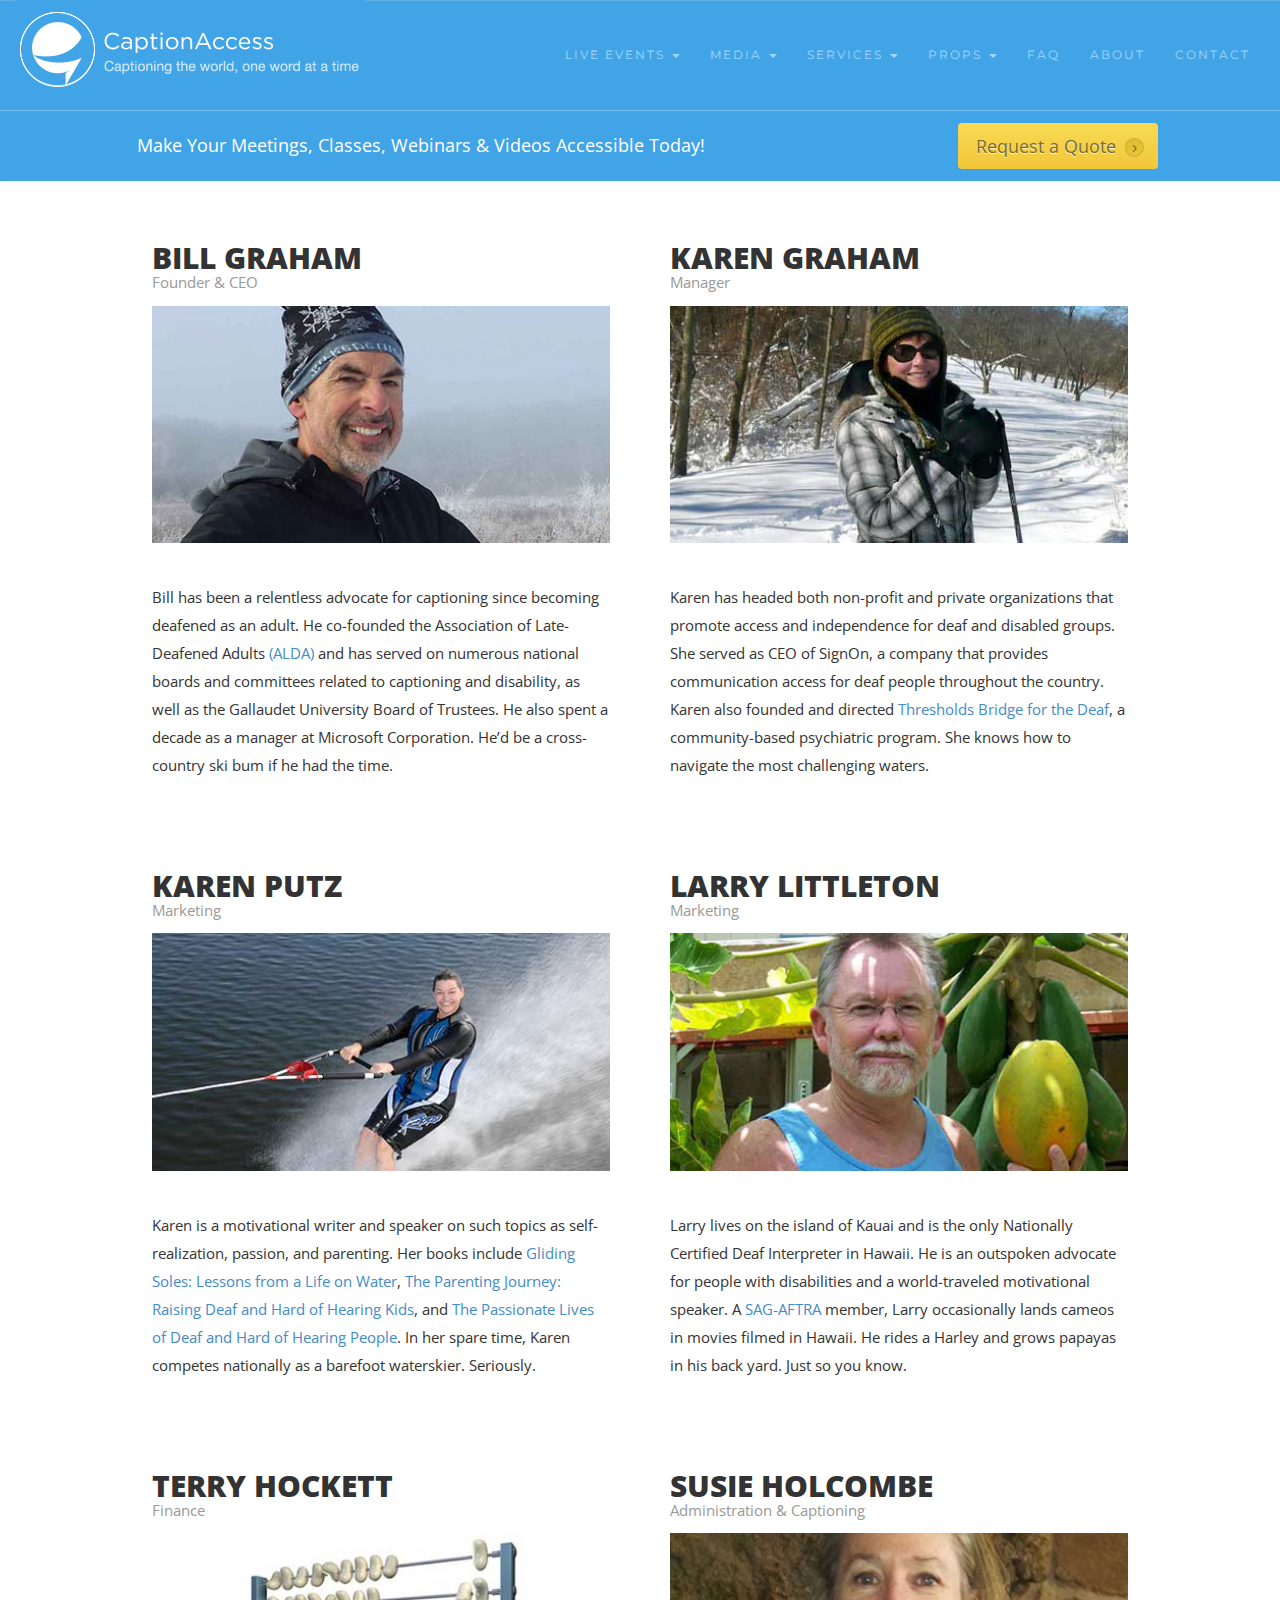
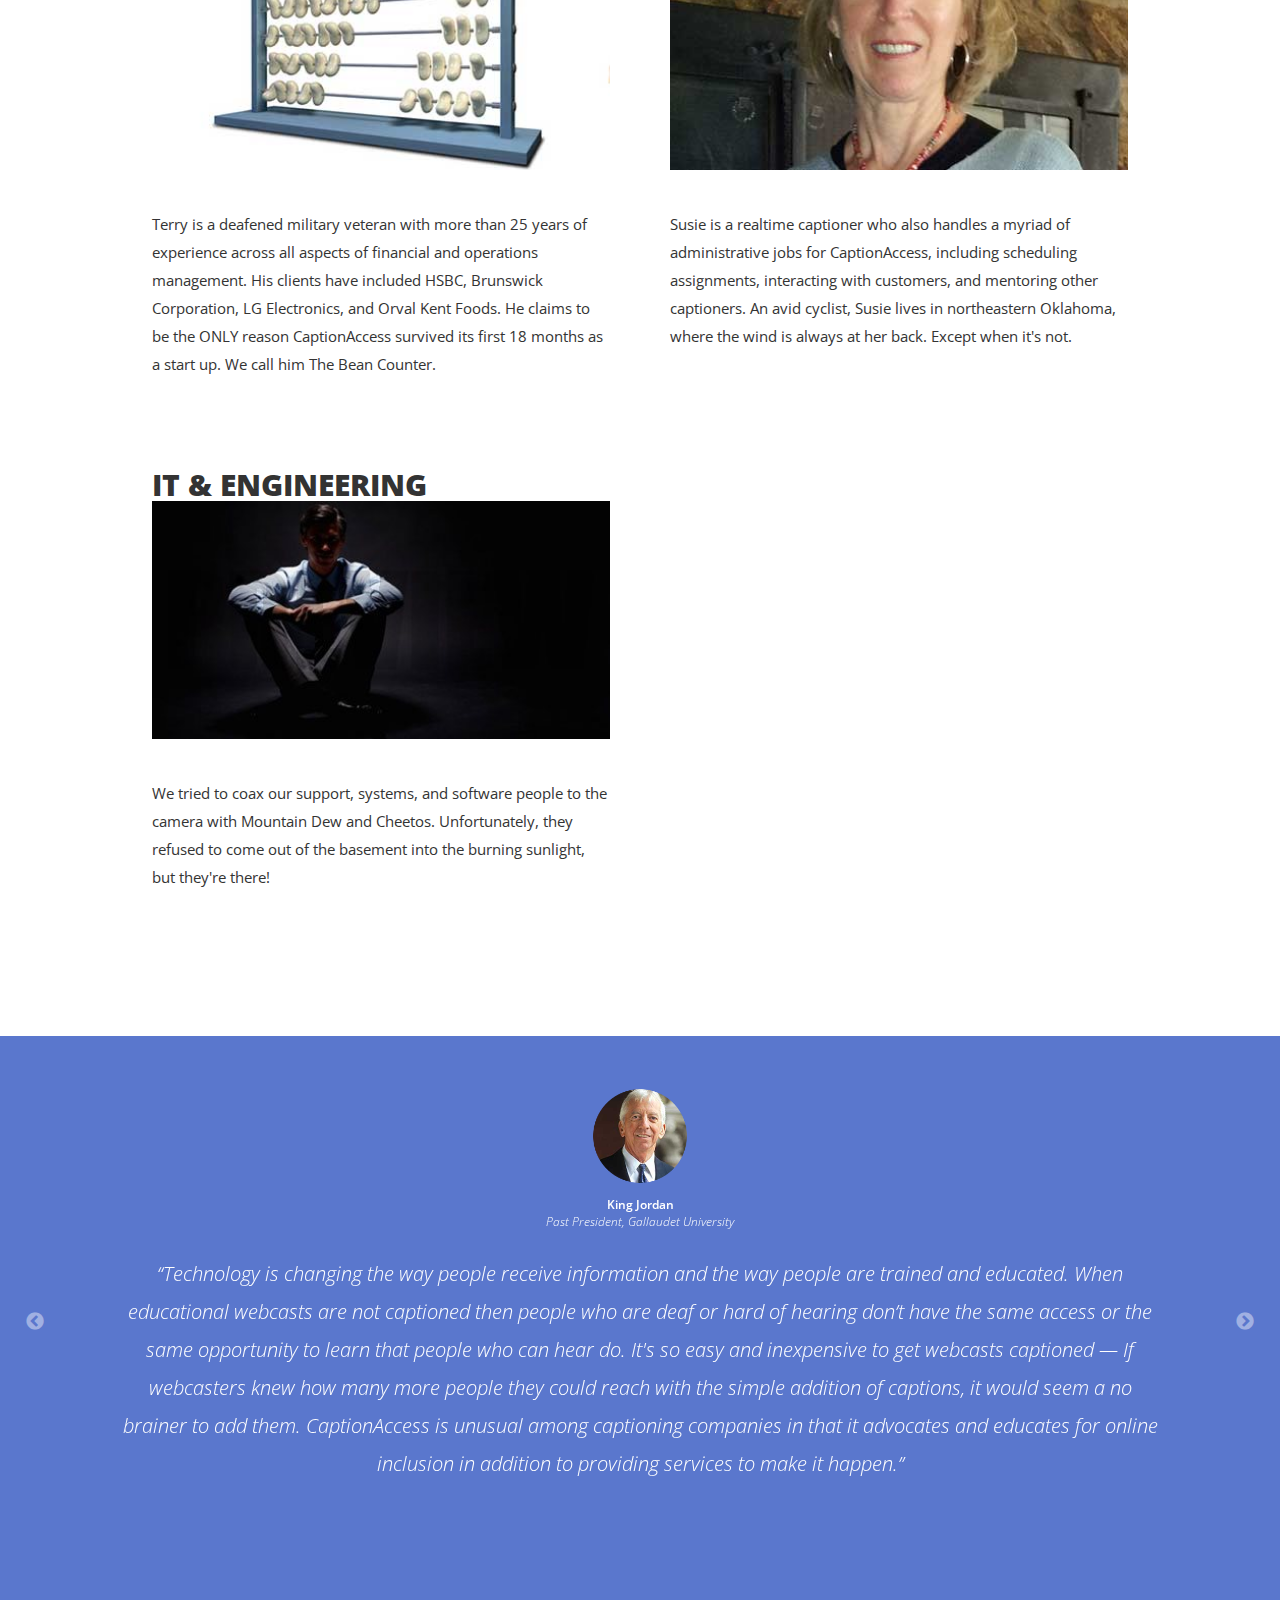
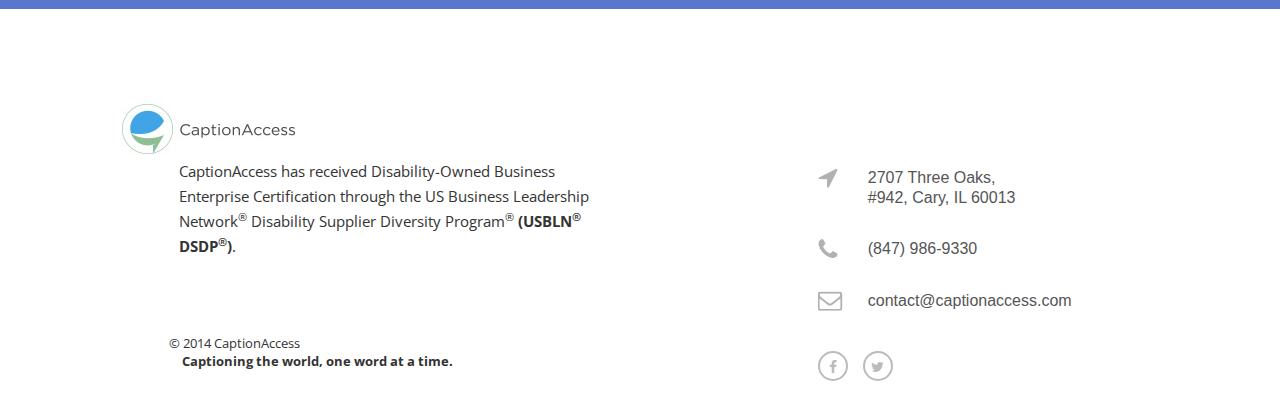
==== commit d689a84f: "Navbar fix for Nexus 4 and similar smartphones" ====
--- a/about.html
+++ b/about.html
@@ -85,8 +85,8 @@
 				</div> <!-- /.navbar-collapse -->
 			</div> <!-- /.container-fluid -->
 			<div id="header" class="container-fluid col-xs-12 col-sm-12 col-md-10 col-centered inner">
-				<p class="pull-left col-xs-6 col-sm-8 col-md-9">Make Your Meetings, Classes, Webinars &amp; Videos Accessible Today!</p>
-				<a href="contact.html">
+				<p class="pull-left col-xs-12 col-sm-8 col-md-9">Make Your Meetings, Classes, Webinars &amp; Videos Accessible Today!</p>
+				<a href="contact.html" class="button-link">
 					<button type="button" class="pull-right">
 						<span class="text">Request a Quote</span>
 						<span class="arrow">&rsaquo;</span>
--- a/styles.css
+++ b/styles.css
@@ -129,6 +129,9 @@
 	position: relative;
 	left: 2%;
 }
+.navbar {
+	border-radius: 0;
+}
 .navbar.default {
 	background: none;
 	border: none;
@@ -236,6 +239,7 @@
 	top: 0 !important;
 	position: fixed !important;
 	background-color: rgba(0, 0, 0, 0.4) !important;
+	transition: .4s background-color ease-in;
 }
 .navbar-collapse {
 	border: none; /*turn off menu top border*/
@@ -624,12 +628,15 @@
 		line-height: 40px;
 		height: 40px
 	}
-	.navbar-brand {
+	.navbar.inner .navbar-brand {
 		height: 80px;
 		background: url(images/logo-xs.png) 15px center no-repeat;
 	}
 	.navbar-toggle {
 		margin-top: 23px;
+	}
+	.navbar-fixed-top.opaque {
+		background-color: rgba(50, 50, 50, 0.95) !important;
 	}
 	#header.default {
 		padding-bottom: 0;
@@ -640,7 +647,16 @@
 	}
 	#header.inner p {
 		margin: 10px auto;
+		text-align: center;
 		line-height: 25px;
+	}
+	#header a.button-link {
+		display: block;
+		margin-bottom: 15px;
+		text-align: center;
+	}
+	#header button {
+		float: none!important;
 	}
 	#call-to-action-areas {
 		left: 30px;
@@ -702,6 +718,13 @@
 		line-height: 55px;
 	}
 }
+/* nexus */
+ @media(max-width:450px) {
+	.navbar.inner .navbar-brand {
+		background-size: 90%;
+		width: 55%!important;
+	}
+ }
 /* tablet (sm) */
  @media(min-width:768px) {
 	#features li {
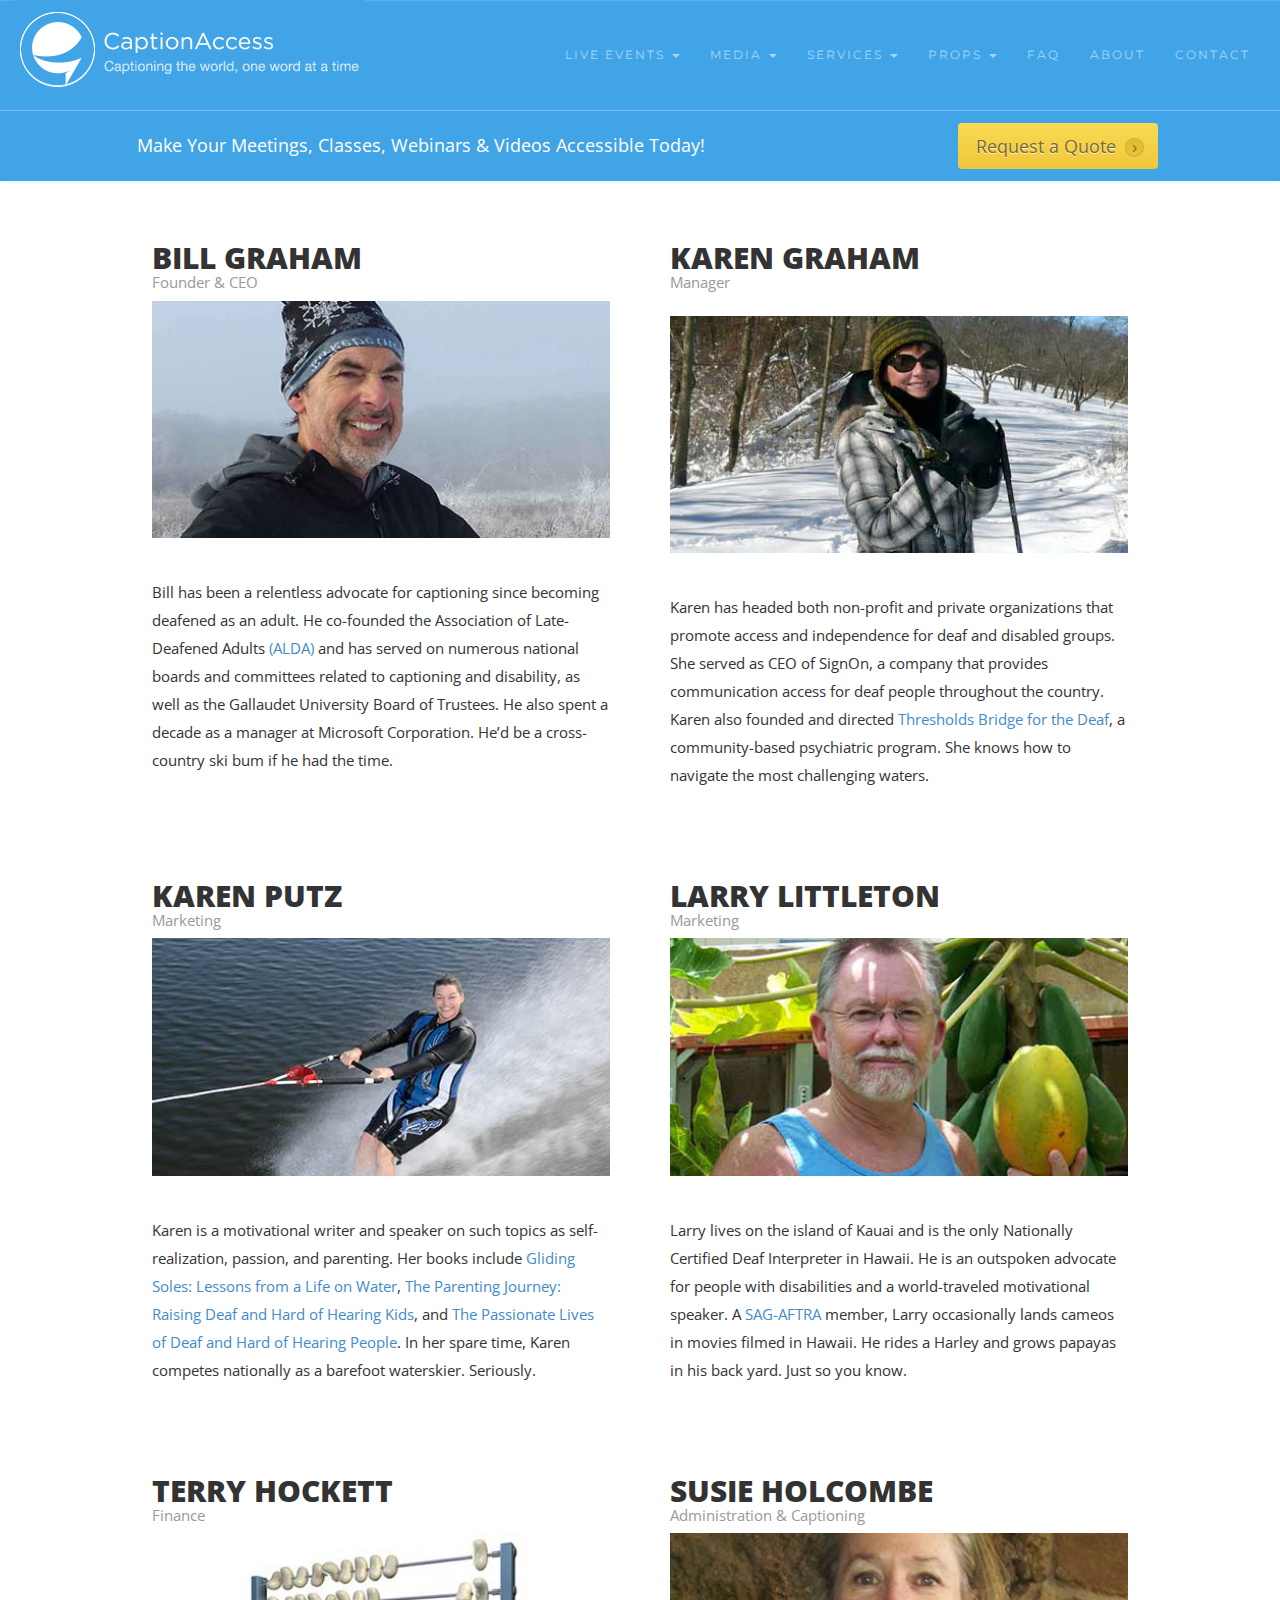
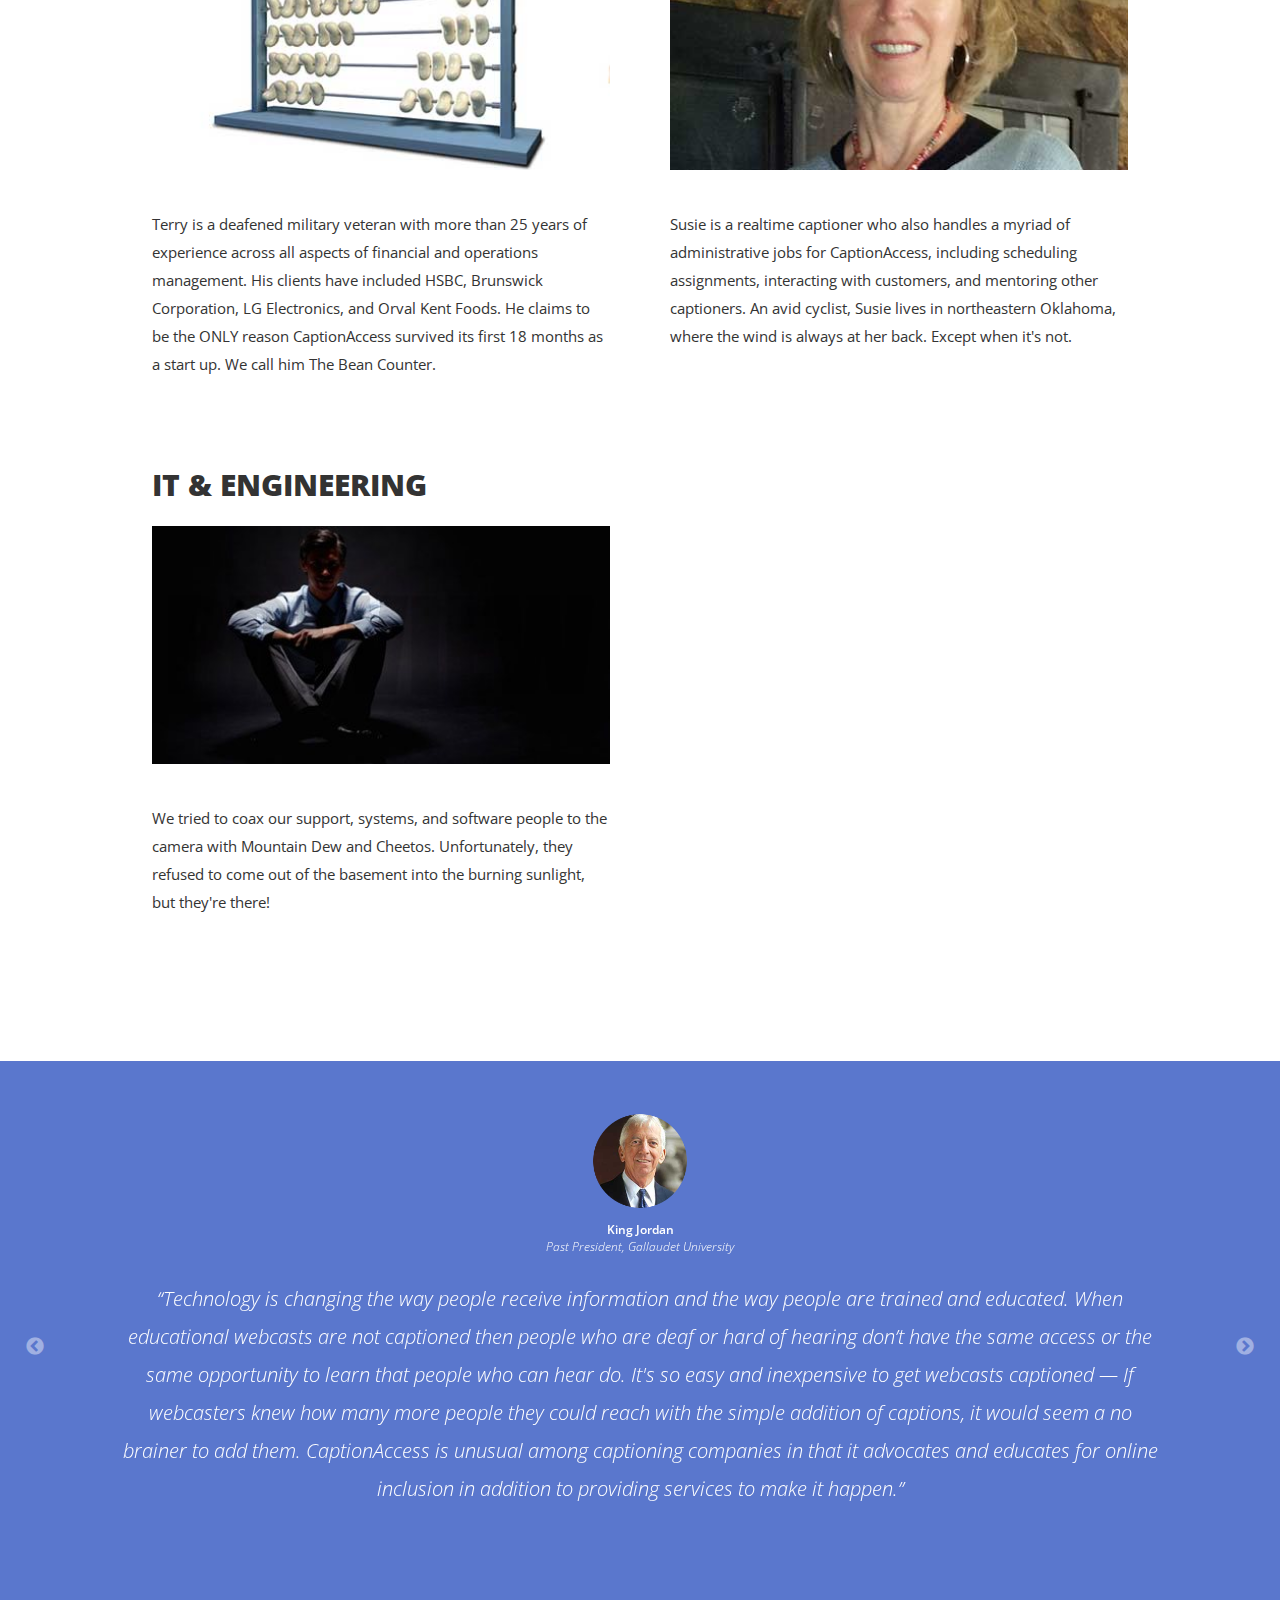
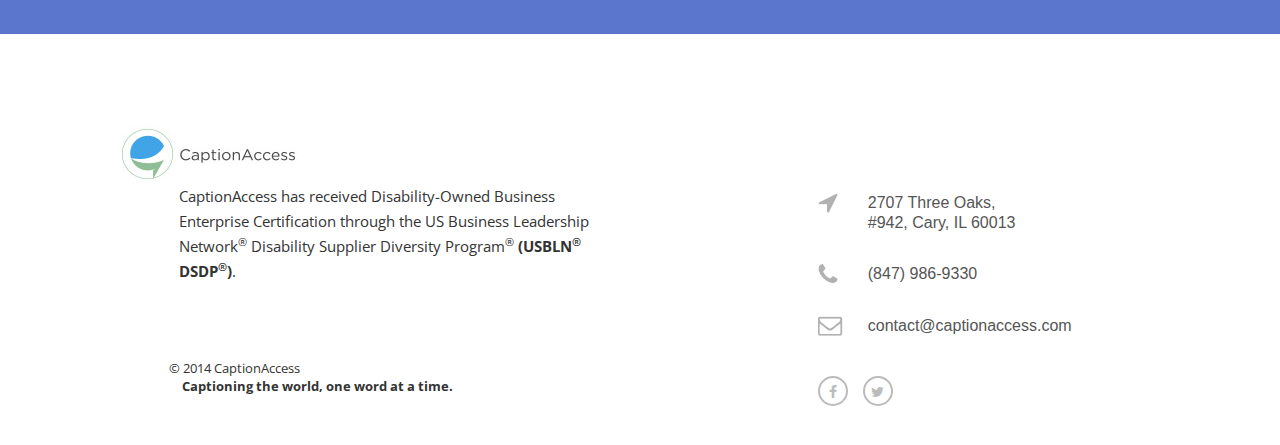
==== commit 9a23304e: "Responsive design phase 3" ====
--- a/about.html
+++ b/about.html
@@ -105,7 +105,7 @@
 			</li>
 			<li class="col-xs-12 col-sm-6 col-md-6">
 				<h2 class="header col-xs-12 col-sm-12 col-md-12">Karen Graham</h2>
-				<h6 class="col-xs-12 col-sm-12 col-md-12">Manager</h6>
+				<h6 class="col-xs-12 col-sm-12 col-md-12 spacer">Manager</h6>
 				<img src="images/bio_karen.jpg" alt="Picture of Karen Graham - Manager at CaptionAccess" class="col-xs-12 col-sm-12 col-md-12">
 				<div class="description col-xs-12 col-sm-12 col-md-12">
 					Karen has headed both non-profit and private organizations that promote access and independence for deaf and disabled groups. She served as CEO of SignOn, a company that provides communication access for deaf people throughout the country. Karen also founded and directed <a href="http://www.thresholds.org/our-work/programs/deaf-program/">Thresholds Bridge for the Deaf</a>, a community-based psychiatric program. She knows how to navigate the most challenging waters.
@@ -144,7 +144,7 @@
 				</div>
 			</li>
 			<li class="closer col-xs-12 col-sm-6 col-md-6">
-				<h2 class="header col-xs-12 col-sm-12 col-md-12">IT &amp; Engineering</h2>
+				<h2 class="header col-xs-12 col-sm-12 col-md-12 spacer">IT &amp; Engineering</h2>
 				<img src="images/bio_engineer.jpg" alt="Picture of the IT &amp; Engineering division at CaptionAccess" class="col-xs-12 col-sm-12 col-md-12">
 				<div class="description col-xs-12 col-sm-12 col-md-12">
 					We tried to coax our support, systems, and software people to the camera with Mountain Dew and Cheetos. Unfortunately, they refused to come out of the basement into the burning sunlight, but they're there!
--- a/styles.css
+++ b/styles.css
@@ -13,9 +13,11 @@
 	padding: 0; /*gets rid of the default left and right margins that prevent the container from stretching full-width*/
 }
 .jumbotron {
-	background-color: #555;
-	background: url(images/header.jpg) center right no-repeat;
+	background-image: url(images/header.jpg);
+	background-position: center right;
+	background-repeat: no-repeat;
 	background-size: cover;
+	background-color: #555; /* we want a dark bg to show the content while the bg image is still in the process of loading in */
 	overflow: auto;
 	margin-bottom: 0; /*lines it up right on top of the navbar*/
 }
@@ -527,9 +529,14 @@
 	right: 25px;
 	opacity: 0.5;
 }
+#content-grid {
+	margin-top: 60px;
+}
+#content-grid .spacer {
+	margin-bottom: 25px !important;
+}
 #content-grid li {
 	margin-bottom: 90px;
-	/* border-bottom: 1px rgba(0,0,0,0.2) solid; */
 }
 #content-grid li:nth-child(odd){
     clear:both; /* prevents right-floating of li when previous row lis are of unequal lenght */
@@ -544,10 +551,23 @@
 	text-transform: uppercase;
 	margin: 0 auto;
 }
+#content-grid li .header i {
+	font-family: FontAwesome;
+	font-size: 16px;
+	width: 30px; height: 30px;
+	border-radius: 30px;
+	background-color: #f03636;
+	line-height: 30px;
+	text-align: center;
+	color: #FFF;
+	float: right;
+}
+#content-grid li:nth-child(2) .header i { background-color: #f6a320; }
+#content-grid li:nth-child(3) .header i { background-color: #8936f0; }
+#content-grid li:nth-child(4) .header i { background-color: #4eb057; }
 #content-grid li h6 {
 	font-size: 15px;
 	margin-top: 0;
-	margin-bottom: 15px;
 	font-weight: normal;
 	color: #999;
 }
@@ -720,7 +740,7 @@
 }
 /* nexus */
  @media(max-width:450px) {
-	.navbar.inner .navbar-brand {
+	.navbar.default .navbar-brand, .navbar.inner .navbar-brand {
 		background-size: 90%;
 		width: 55%!important;
 	}
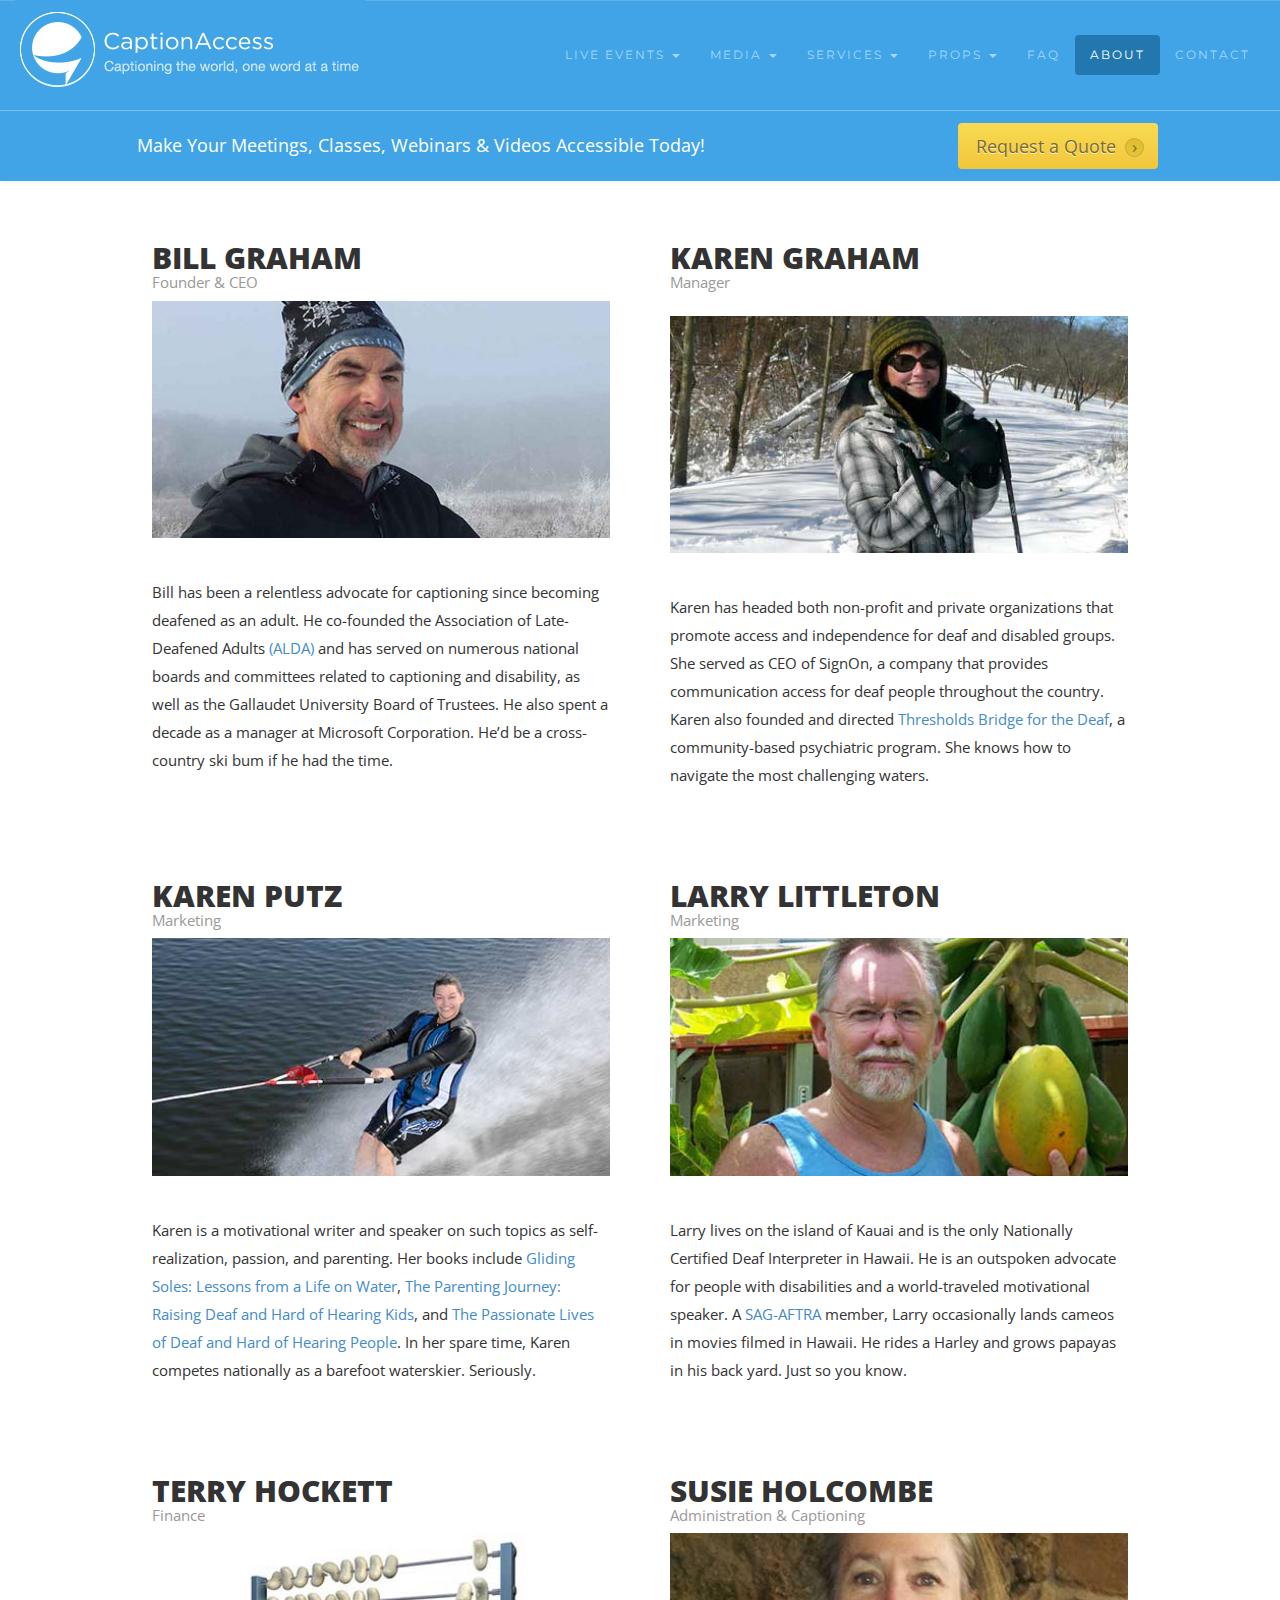
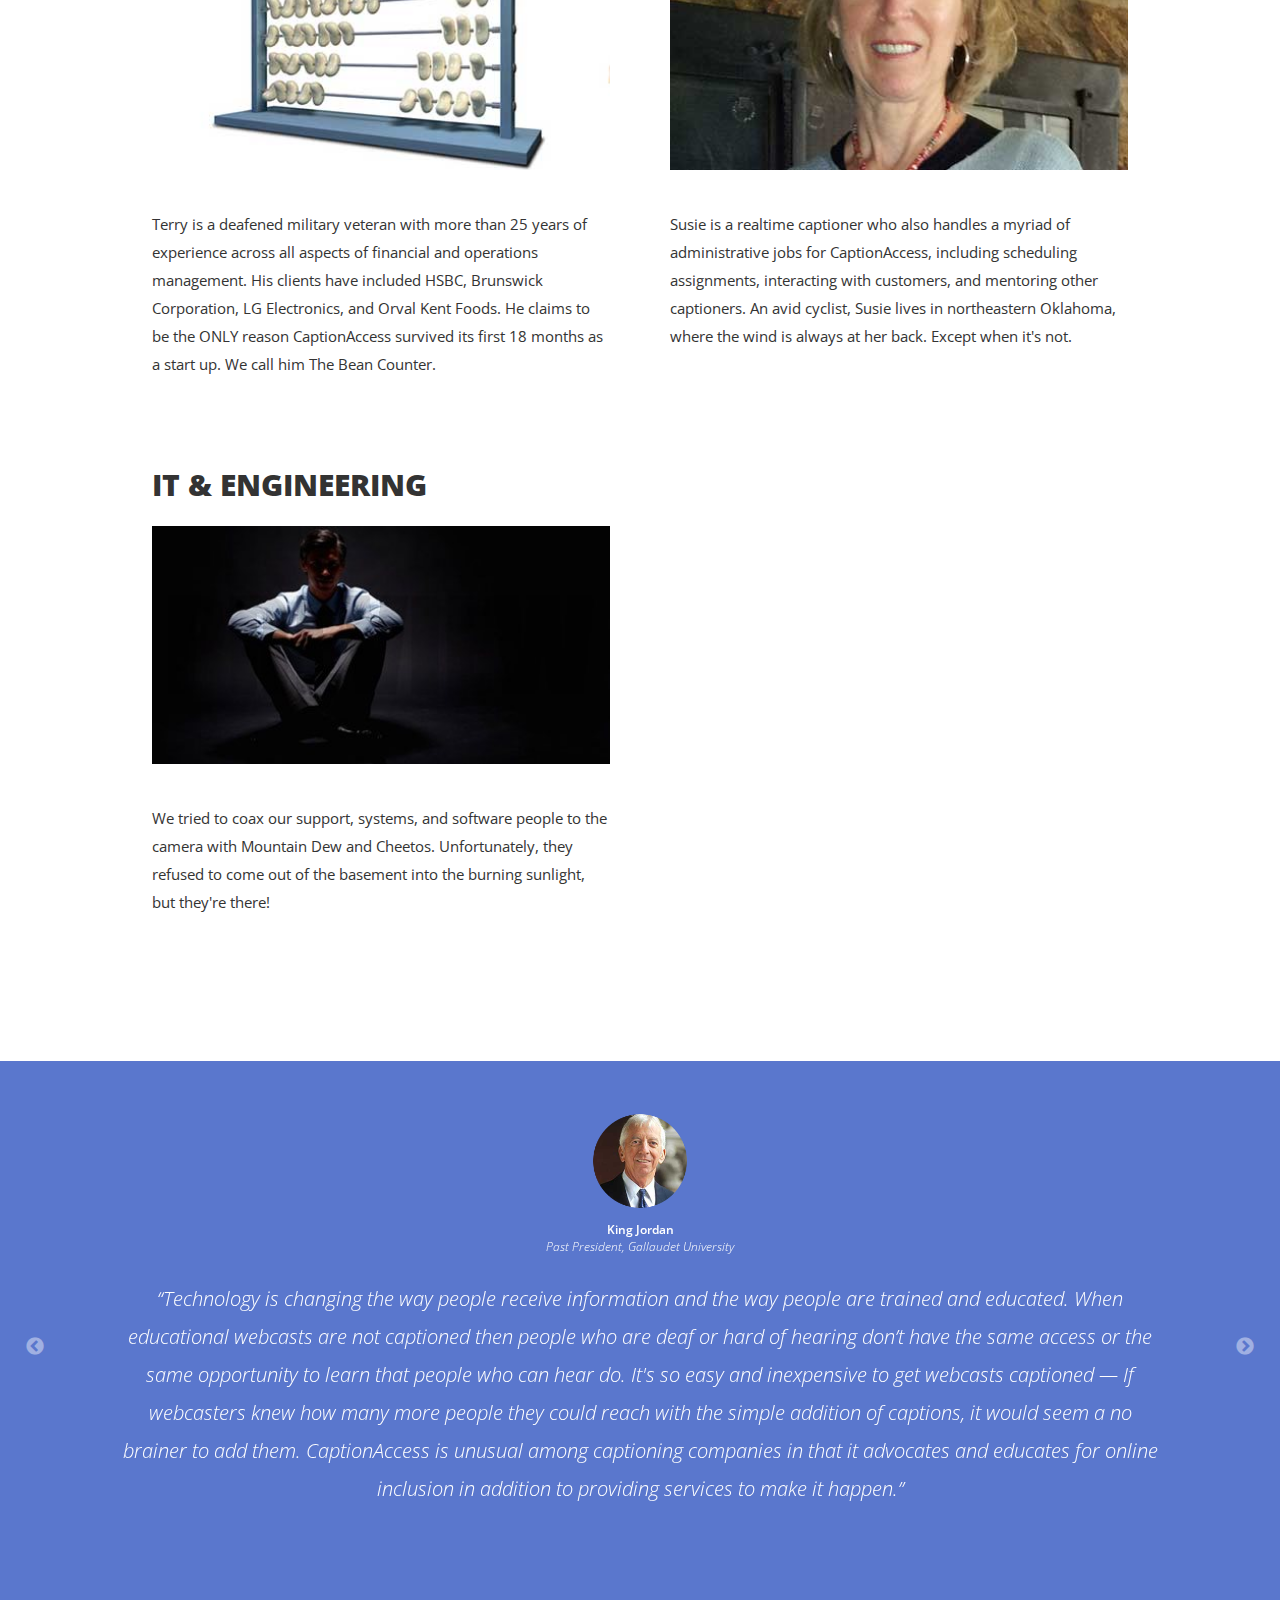
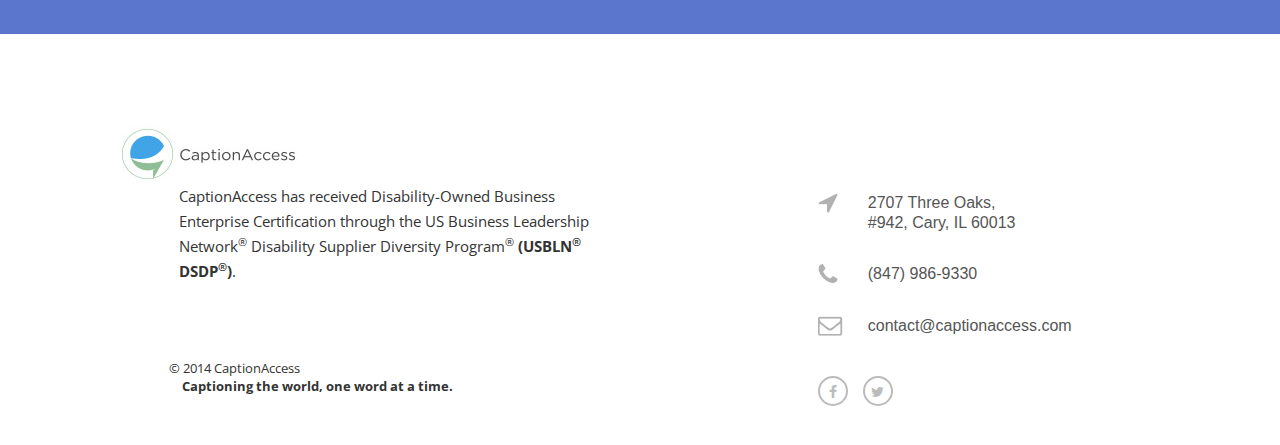
==== commit 0f942004: "Responsive design phase 4" ====
--- a/about.html
+++ b/about.html
@@ -78,9 +78,9 @@
 								<li><a href="testimonials.html#corporate">Corporate</a></li>
 							</ul>
 						</li>
-						<li><a href="#">FAQ</a></li>
-						<li><a href="#">About</a></li>
-						<li><a href="#">Contact</a></li>
+						<li><a href="faq.html">FAQ</a></li>
+						<li><a class="active" href="about.html">About</a></li>
+						<li><a href="contact.html">Contact</a></li>
 					</ul>
 				</div> <!-- /.navbar-collapse -->
 			</div> <!-- /.container-fluid -->
--- a/styles.css
+++ b/styles.css
@@ -202,7 +202,7 @@
 	padding-bottom: 10px!important;
 	text-decoration: none;
 }
-.navbar.inner .navbar-nav>.open>a, .navbar.inner .navbar-nav>.open>a:hover, .navbar.inner .navbar-nav>.open>a:focus, .navbar.inner .navbar-nav a:hover {
+.navbar.inner .navbar-nav>.open>a, .navbar.inner .navbar-nav>.open>a:hover, .navbar.inner .navbar-nav>.open>a:focus, .navbar.inner .navbar-nav a:hover, .navbar.inner .navbar-nav a.active {
 	color: #FFF !important;
 	background-color: #2377AF !important;
 	border-radius: 4px;
@@ -562,6 +562,8 @@
 	color: #FFF;
 	float: right;
 }
+#content-grid h2.tall2 	{ min-height: 66px; }
+#content-grid h2.tall4 	{ min-height: 132px; }
 #content-grid li:nth-child(2) .header i { background-color: #f6a320; }
 #content-grid li:nth-child(3) .header i { background-color: #8936f0; }
 #content-grid li:nth-child(4) .header i { background-color: #4eb057; }
@@ -644,6 +646,7 @@
 }
 /* phone (xs) */
  @media(max-width:767px) {
+	/*tighten menu item spacing*/
 	.navbar.default .navbar-nav a {
 		line-height: 40px;
 		height: 40px
@@ -652,9 +655,11 @@
 		height: 80px;
 		background: url(images/logo-xs.png) 15px center no-repeat;
 	}
+ 	/*vertical center menu btn*/
 	.navbar-toggle {
 		margin-top: 23px;
 	}
+	/*increase menu bg opacity on homepage alone*/
 	.navbar-fixed-top.opaque {
 		background-color: rgba(50, 50, 50, 0.95) !important;
 	}
@@ -747,6 +752,19 @@
  }
 /* tablet (sm) */
  @media(min-width:768px) {
+ 	/*vertical center menu btn*/
+ 	.navbar-toggle {
+		margin-top: 23px;
+	}
+	/*tighten menu item spacing*/
+ 	.navbar.default .navbar-nav a {
+		line-height: 40px;
+		height: 40px
+	}
+	/*increase menu bg opacity on homepage alone*/
+ 	.navbar-fixed-top.opaque {
+		background-color: rgba(50, 50, 50, 0.95) !important;
+	}
 	#features li {
 		padding-bottom: 30px;
 	}
